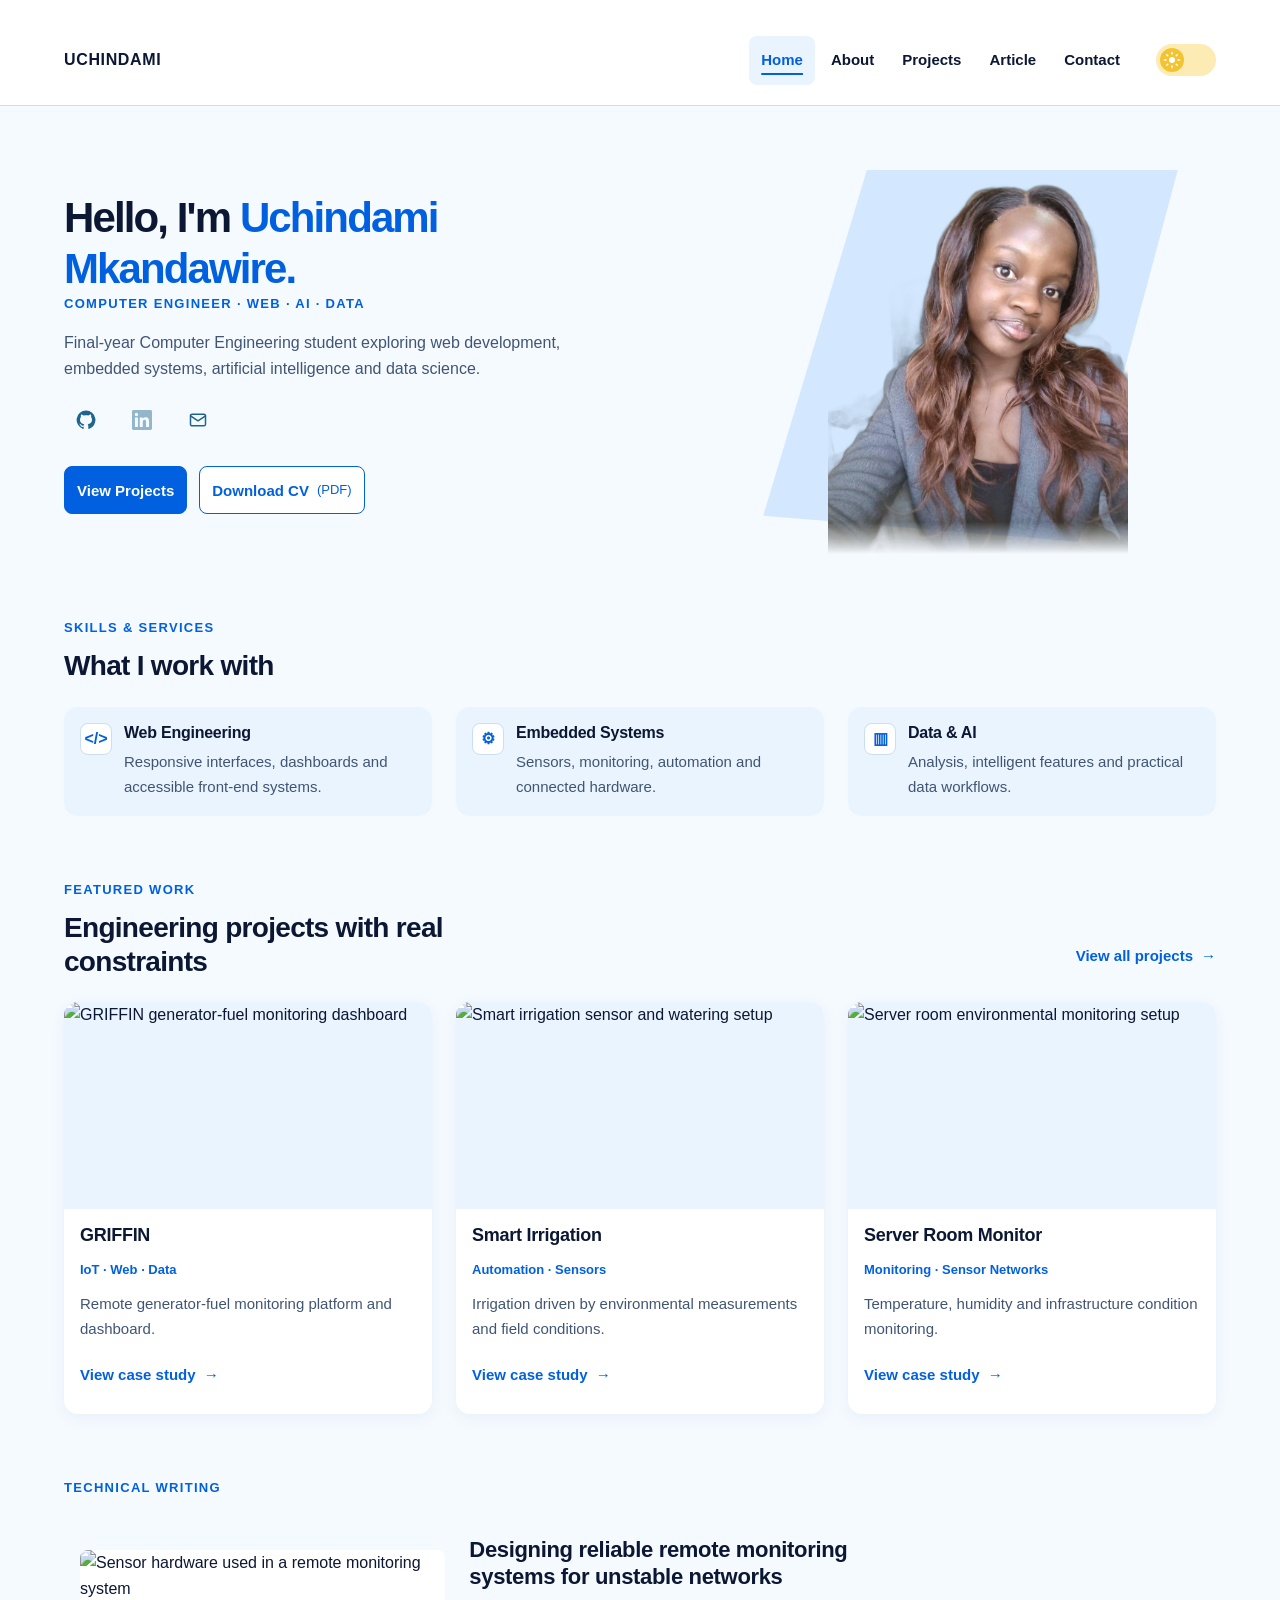
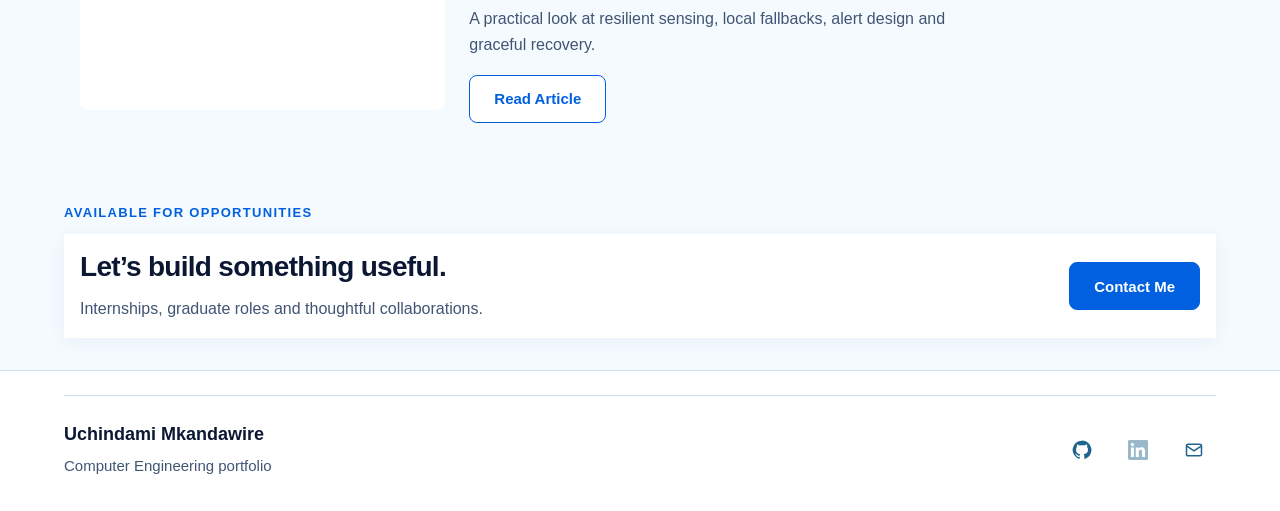
==== index.html @ dec3e440 "modified toggle button and added the toggle functionality and the light mode setting and button styl" ====
<!DOCTYPE html>
<html lang="en">
<head>
  <meta charset="UTF-8">
  <meta name="viewport" content="width=device-width, initial-scale=1.0">

  <meta
    name="description"
    content="Uchindami Mkandawire's Computer Engineering portfolio,
    featuring web development, embedded systems, and data projects."
  >

  <title>Home | Uchindami Mkandawire</title>

  <link rel="stylesheet" href="style.css">
  <script src="script.js" defer></script>
</head>

<body class="page-home">
  <a class="skip-link" href="#main-content">Skip to main content</a>

  <!-- Shared site header -->
  <header class="site-header">
    <div class="container header-inner">
      <a class="site-logo" href="home.html" aria-label="Uchindami — Home">
        UCHINDAMI
      </a>

      <!-- JavaScript will reveal and enable this on small screens. -->
      <button
        class="menu-toggle"
        type="button"
        aria-expanded="false"
        aria-controls="primary-navigation"
        hidden
      >
        Menu <span aria-hidden="true">☰</span>
      </button>

      <nav id="primary-navigation" class="site-nav" aria-label="Main navigation">
        <ul class="nav-list">
          <li><a href="home.html" aria-current="page">Home</a></li>
          <li><a href="about.html">About</a></li>
          <li><a href="projects.html">Projects</a></li>
          <li><a href="article.html">Article</a></li>
          <li><a href="contact.html">Contact</a></li>
        </ul>
      </nav>

      <!-- JavaScript will enable this and restore the saved theme. -->
      <button
        class="theme-toggle"
        type="button"
        aria-label="Dark mode"
        aria-pressed="false"
        hidden
      >
        <span class="theme-toggle-thumb" aria-hidden="true">
          <svg
            class="theme-icon-sun"
            viewBox="0 0 24 24"
            fill="none"
          >
            <circle cx="12" cy="12" r="4" fill="currentColor" />
            <path
              d="M12 2v2m0 16v2M2 12h2m16 0h2
                 M4.93 4.93l1.42 1.42m11.3 11.3 1.42 1.42
                 M4.93 19.07l1.42-1.42m11.3-11.3 1.42-1.42"
              stroke="currentColor"
              stroke-width="2"
              stroke-linecap="round"
            />
          </svg>

          <svg
            class="theme-icon-moon"
            viewBox="0 0 24 24"
            fill="currentColor"
          >
            <path
              d="M20.9 13.2A9 9 0 0 1 10.8 3.1
                 9 9 0 1 0 20.9 13.2Z"
            />
          </svg>
        </span>
      </button>
    </div>
  </header>

  <main id="main-content">
    <!-- Introduction -->
    <section class="hero section" aria-labelledby="hero-heading">
      <div class="container hero-layout">
        <div class="hero-content">
         
          <h1 id="hero-heading">
            Hello, I'm <span>Uchindami Mkandawire.</span>
          </h1>

         <p class="eyebrow">Computer Engineer · Web · AI · Data</p>

          <p class="hero-description">
            Final-year Computer Engineering student exploring web
            development, embedded systems, artificial intelligence
            and data science.
          </p>

          <nav class="social-links" aria-label="Social and contact links">
            <a href="https://github.com/Jeshurun-coder" aria-label="GitHub profile">
              <img src="assets/icons/github.svg" alt="" width="20" height="20">
            </a>
            <span class="social-link-pending" role="img" aria-label="LinkedIn profile coming soon" title="LinkedIn profile coming soon">
              <img src="assets/icons/linkedin.svg" alt="" width="20" height="20">
            </span>
            <a href="mailto:uchixy2005@gmail.com" aria-label="Email Uchindami">
              <img src="assets/icons/email.svg" alt="" width="20" height="20">
            </a>
          </nav>

          <div class="hero-actions">
            <a class="button button-primary" href="projects.html">
              View Projects
            </a>

            <!-- Add your CV at this path. -->
            <a
              class="button button-secondary"
              href="assets/documents/uchindami-mkandawire-cv.pdf"
              download
            >
              Download CV <span class="file-type">(PDF)</span>
            </a>
          </div>
        </div>

        <div class="hero-visual">
          <!-- Portrait with the room background removed. -->
          <img
            class="hero-image"
            src="assets/images/uchindami-portrait-transparent.png"
            alt="Uchindami Mkandawire"
            width="600"
            height="440"
            fetchpriority="high"
          >
        </div>
      </div>
    </section>

    <!-- Skills overview -->
    <section class="skills section" aria-labelledby="skills-heading">
      <div class="container">
        <header class="section-heading">
          <p class="eyebrow">Skills &amp; Services</p>
          <h2 id="skills-heading">What I work with</h2>
        </header>

        <div class="skills-grid">
          <article class="skill-card">
            <span class="skill-icon" aria-hidden="true">&lt;/&gt;</span>

            <div class="skill-content">
              <h3>Web Engineering</h3>
              <p>
                Responsive interfaces, dashboards and accessible
                front-end systems.
              </p>
            </div>
          </article>

          <article class="skill-card">
            <span class="skill-icon" aria-hidden="true">⚙</span>

            <div class="skill-content">
              <h3>Embedded Systems</h3>
              <p>
                Sensors, monitoring, automation and connected hardware.
              </p>
            </div>
          </article>

          <article class="skill-card">
            <span class="skill-icon" aria-hidden="true">▥</span>

            <div class="skill-content">
              <h3>Data &amp; AI</h3>
              <p>
                Analysis, intelligent features and practical data workflows.
              </p>
            </div>
          </article>
        </div>
      </div>
    </section>

    <!-- Featured projects -->
    <section class="featured-projects section" aria-labelledby="projects-heading">
      <div class="container">
        <header class="section-heading section-heading-row">
          <div>
            <p class="eyebrow">Featured Work</p>
            <h2 id="projects-heading">
              Engineering projects with real constraints
            </h2>
          </div>

          <a class="text-link" href="projects.html">
            View all projects <span aria-hidden="true">→</span>
          </a>
        </header>

        <div class="projects-grid">
          <article class="project-card">
            <img
              class="project-image"
              src="assets/images/griffin.jpg"
              alt="GRIFFIN generator-fuel monitoring dashboard"
              width="640"
              height="360"
              loading="lazy"
            >

            <div class="project-content">
              <h3>GRIFFIN</h3>
              <p class="project-tags">IoT · Web · Data</p>
              <p>
                Remote generator-fuel monitoring platform and dashboard.
              </p>

              <a class="text-link" href="projects.html#griffin">
                View case study
                <span class="visually-hidden">: GRIFFIN</span>
                <span aria-hidden="true">→</span>
              </a>
            </div>
          </article>

          <article class="project-card">
            <img
              class="project-image"
              src="assets/images/smart-irrigation.jpg"
              alt="Smart irrigation sensor and watering setup"
              width="640"
              height="360"
              loading="lazy"
            >

            <div class="project-content">
              <h3>Smart Irrigation</h3>
              <p class="project-tags">Automation · Sensors</p>
              <p>
                Irrigation driven by environmental measurements
                and field conditions.
              </p>

              <a class="text-link" href="projects.html#smart-irrigation">
                View case study
                <span class="visually-hidden">: Smart Irrigation</span>
                <span aria-hidden="true">→</span>
              </a>
            </div>
          </article>

          <article class="project-card">
            <img
              class="project-image"
              src="assets/images/server-room-monitor.jpg"
              alt="Server room environmental monitoring setup"
              width="640"
              height="360"
              loading="lazy"
            >

            <div class="project-content">
              <h3>Server Room Monitor</h3>
              <p class="project-tags">Monitoring · Sensor Networks</p>
              <p>
                Temperature, humidity and infrastructure
                condition monitoring.
              </p>

              <a class="text-link" href="projects.html#server-room-monitor">
                View case study
                <span class="visually-hidden">: Server Room Monitor</span>
                <span aria-hidden="true">→</span>
              </a>
            </div>
          </article>
        </div>
      </div>
    </section>

    <!-- Technical article preview -->
    <section class="technical-writing section" aria-labelledby="writing-heading">
      <div class="container">
        <header class="section-heading">
          <h2 id="writing-heading" class="eyebrow">Technical Writing</h2>
        </header>

        <article class="article-preview">
          <img
            class="article-image"
            src="assets/images/remote-monitoring.jpg"
            alt="Sensor hardware used in a remote monitoring system"
            width="640"
            height="360"
            loading="lazy"
          >

          <div class="article-content">
            <h3>
              Designing reliable remote monitoring systems
              for unstable networks
            </h3>

            <p>
              A practical look at resilient sensing, local fallbacks,
              alert design and graceful recovery.
            </p>

            <a class="button button-secondary" href="article.html">
              Read Article
            </a>
          </div>
        </article>
      </div>
    </section>

    <!-- Contact call to action -->
    <section class="contact-cta section" aria-labelledby="contact-heading">
      <div class="container">
        <p class="eyebrow">Available for Opportunities</p>

        <div class="contact-panel">
          <div>
            <h2 id="contact-heading">Let’s build something useful.</h2>
            <p>
              Internships, graduate roles and thoughtful collaborations.
            </p>
          </div>

          <a class="button button-primary" href="contact.html">
            Contact Me
          </a>
        </div>
      </div>
    </section>
  </main>

  <!-- Shared site footer -->
  <footer class="site-footer">
    <div class="container footer-inner">
      <div class="footer-identity">
        <p class="footer-name">Uchindami Mkandawire</p>
        <p>Computer Engineering portfolio</p>
      </div>

      <nav class="social-links" aria-label="Footer social and contact links">
            <a href="https://github.com/Jeshurun-coder" aria-label="GitHub profile">
              <img src="assets/icons/github.svg" alt="" width="20" height="20">
            </a>
            <span class="social-link-pending" role="img" aria-label="LinkedIn profile coming soon" title="LinkedIn profile coming soon">
              <img src="assets/icons/linkedin.svg" alt="" width="20" height="20">
            </span>
            <a href="mailto:uchixy2005@gmail.com" aria-label="Email Uchindami">
              <img src="assets/icons/email.svg" alt="" width="20" height="20">
            </a>
          </nav>
    </div>
  </footer>
</body>
</html>
---- style.css ----
/* ========================================
   1. Design tokens
   ======================================== */

:root {
  color-scheme: dark;

  --color-background: #031525;
  --color-surface: #081f34;
  --color-surface-muted: #0b2843;
  --color-text: #f0f6ff;
  --color-text-muted: #b2c9e0;
  --color-primary: #38b6ff;
  --color-primary-hover: #75ceff;
  --color-on-primary: #031525;
  --color-border: #173b58;
  --color-focus: #fbbf24;

  --font-body: "Segoe UI", Arial, sans-serif;
  --font-size-xs: 0.8125rem;
  --font-size-sm: 0.9375rem;
  --font-size-base: 1rem;
  --font-size-lg: 1.125rem;
  --font-size-xl: 1.375rem;

  --space-1: 0.25rem;
  --space-2: 0.5rem;
  --space-3: 0.75rem;
  --space-4: 1rem;
  --space-5: 1.5rem;
  --space-6: 2rem;
  --space-7: 3rem;
  --space-8: 4rem;
  --space-9: 6rem;

  --radius-sm: 0.5rem;
  --radius-md: 0.875rem;
  --radius-lg: 1.25rem;

  --container-width: 72rem;
  --heading-size: 1.75rem;
  --section-heading-size: 1.375rem;
  --portrait-height: 20rem;
  --card-padding: var(--space-3);
  --shadow-card: none;
  --transition-speed: 180ms;
}

/* JavaScript sets data-theme on the <html> element. */
:root[data-theme="dark"] {
  color-scheme: dark;

  --color-background: #031525;
  --color-surface: #081f34;
  --color-surface-muted: #0b2843;
  --color-text: #f0f6ff;
  --color-text-muted: #b2c9e0;
  --color-primary: #38b6ff;
  --color-primary-hover: #75ceff;
  --color-on-primary: #031525;
  --color-border: #173b58;
  --color-focus: #fbbf24;

  --shadow-card: none;
}

/* Optional light theme uses the same blue palette. */
:root[data-theme="light"] {
  color-scheme: light;
  --color-background: #f4f8fc;
  --color-surface: #e6f0fa;
  --color-surface-muted: #d9e9f8;
  --color-text: #10253b;
  --color-text-muted: #425e78;
  --color-primary: #086ab5;
  --color-primary-hover: #054d86;
  --color-on-primary: #ffffff;
  --color-border: #c5d7e8;
  --color-focus: #9a3412;
}

/* ========================================
   2. Reset and base styles
   ======================================== */

*,
*::before,
*::after {
  box-sizing: border-box;
}

html {
  scroll-behavior: smooth;
  scroll-padding-top: var(--space-6);
}

body {
  margin: 0;
  background: var(--color-background);
  color: var(--color-text);
  font-family: var(--font-body);
  font-size: var(--font-size-base);
  line-height: 1.65;
  overflow-wrap: break-word;
}

h1,
h2,
h3,
p,
ul,
figure {
  margin: 0;
}

h1,
h2,
h3 {
  line-height: 1.2;
  font-weight: 700;
}

h1 {
  font-size: var(--heading-size);
  letter-spacing: -0.045em;
}

h2 {
  font-size: var(--section-heading-size);
  letter-spacing: -0.025em;
}

h3 {
  font-size: var(--font-size-xl);
  letter-spacing: -0.015em;
}

p {
  color: var(--color-text-muted);
}

a {
  color: var(--color-primary);
  text-underline-offset: 0.2em;
}

a:hover {
  color: var(--color-primary-hover);
}

img {
  display: block;
  max-width: 100%;
  height: auto;
}

button,
input,
textarea,
select {
  font: inherit;
}

button {
  cursor: pointer;
}

button,
a {
  -webkit-tap-highlight-color: transparent;
}

:focus-visible {
  outline: 3px solid var(--color-focus);
  outline-offset: 4px;
}

/* Preserve the HTML hidden attribute when using flex or grid. */
[hidden] {
  display: none !important;
}

::selection {
  background: var(--color-primary);
  color: var(--color-on-primary);
}

/* ========================================
   3. Shared layout and accessibility
   ======================================== */

.container {
  width: min(
    calc(100% - var(--space-6)),
    var(--container-width)
  );
  margin-inline: auto;
}

.section {
  padding-block: var(--space-6);
}

.section-heading {
  margin-bottom: var(--space-5);
}

.section-heading h2 {
  max-width: 30ch;
}

.section-heading-row {
  display: flex;
  flex-direction: column;
  align-items: flex-start;
  gap: var(--space-4);
}

.eyebrow {
  margin-bottom: var(--space-3);
  color: var(--color-primary);
  font-size: var(--font-size-xs);
  font-weight: 700;
  line-height: 1.5;
  letter-spacing: 0.1em;
  text-transform: uppercase;
}

.visually-hidden {
  position: absolute;
  width: 1px;
  height: 1px;
  padding: 0;
  margin: -1px;
  overflow: hidden;
  clip-path: inset(50%);
  white-space: nowrap;
  border: 0;
}

.skip-link {
  position: fixed;
  top: var(--space-4);
  left: var(--space-4);
  z-index: 100;
  padding: var(--space-3) var(--space-4);
  transform: translateY(-200%);
  border-radius: var(--radius-sm);
  background: var(--color-primary);
  color: var(--color-on-primary);
  font-weight: 700;
}

.skip-link:focus {
  transform: translateY(0);
  color: var(--color-on-primary);
}

/* ========================================
   4. Buttons and text links
   ======================================== */

.button {
  display: inline-flex;
  align-items: center;
  justify-content: center;
  gap: var(--space-2);
  min-height: 3rem;
  padding: var(--space-3) var(--space-5);
  border: 1px solid transparent;
  border-radius: var(--radius-sm);
  font-size: var(--font-size-sm);
  font-weight: 700;
  line-height: 1.4;
  text-align: center;
  text-decoration: none;
  transition:
    background-color var(--transition-speed) ease,
    border-color var(--transition-speed) ease,
    color var(--transition-speed) ease;
}

.button-primary {
  background: var(--color-primary);
  color: var(--color-on-primary);
}

.button-primary:hover {
  background: var(--color-primary-hover);
  color: var(--color-on-primary);
}

.button-secondary {
  border-color: var(--color-border);
  background: var(--color-surface);
  color: var(--color-text);
}

.button-secondary:hover {
  border-color: var(--color-primary);
  background: var(--color-surface-muted);
  color: var(--color-primary);
}

.file-type {
  font-size: var(--font-size-xs);
  font-weight: 400;
}

.text-link {
  display: inline-flex;
  align-items: center;
  gap: var(--space-2);
  min-height: 2.75rem;
  font-size: var(--font-size-sm);
  font-weight: 700;
  text-decoration: none;
}

.text-link:hover {
  text-decoration: underline;
}

/* ========================================
   5. Header and navigation
   ======================================== */

.site-header {
  padding-top: var(--space-4);
  border-bottom: 1px solid var(--color-border);
}

.header-inner {
  display: flex;
  flex-wrap: wrap;
  align-items: center;
  gap: var(--space-3);
  padding-block: var(--space-3);
  border: 0;
  border-radius: 0;
  background: transparent;
}

.site-logo {
  margin-right: auto;
  color: var(--color-text);
  font-size: var(--font-size-lg);
  font-weight: 800;
  letter-spacing: 0.04em;
  text-decoration: none;
}

.site-logo:hover {
  color: var(--color-primary);
}

.menu-toggle,
.theme-toggle {
  display: inline-flex;
  align-items: center;
  justify-content: center;
  gap: var(--space-2);
  min-height: 2.75rem;
  padding: var(--space-2) var(--space-3);
  border: 1px solid var(--color-border);
  border-radius: var(--radius-sm);
  background: var(--color-surface);
  color: var(--color-text);
  font-size: var(--font-size-xs);
  font-weight: 700;
}

.menu-toggle:hover,
.theme-toggle:hover {
  border-color: var(--color-primary);
  background: var(--color-surface-muted);
}

.site-nav {
  order: 3;
  width: 100%;
  min-width: 0;
  overflow-x: auto;
  padding: var(--space-2);
}

.nav-list,
.footer-links {
  padding: 0;
  list-style: none;
}

.nav-list {
  display: flex;
  flex-direction: row;
  flex-wrap: nowrap;
  align-items: center;
  gap: var(--space-1);
  padding-top: var(--space-3);
  border-top: 1px solid var(--color-border);
}

.nav-list li {
  flex-shrink: 0;
}

.nav-list a {
  display: block;
  padding: var(--space-3) var(--space-2);
  border-radius: var(--radius-sm);
  color: var(--color-text-muted);
  font-size: var(--font-size-xs);
  white-space: nowrap;
  font-weight: 600;
  text-decoration: none;
}

.nav-list a:hover,
.nav-list a[aria-current="page"] {
  background: var(--color-surface-muted);
  color: var(--color-primary);
}

.nav-list a[aria-current="page"] {
  text-decoration: underline;
  text-decoration-thickness: 2px;
  text-underline-offset: 0.4em;
}

/*
  Navigation stays visible without JavaScript.
  Once JavaScript reveals the menu button, aria-expanded
  controls whether the mobile navigation is visible.
*/
.menu-toggle:not([hidden])[aria-expanded="false"] ~ .site-nav {
  display: none;
}

/* ========================================
   6. Hero
   ======================================== */

.hero {
  padding-top: var(--space-7);
}

.hero-layout {
  display: grid;
  gap: var(--space-6);
}

.hero-content {
  align-self: center;
  min-width: 0;
}

.hero h1 {
  max-width: 19ch;
}

.hero h1 span {
  color: var(--color-primary);
}

.hero-description {
  max-width: 56ch;
  margin-top: var(--space-4);
  font-size: var(--font-size-base);
}

.hero-actions {
  display: flex;
  flex-wrap: wrap;
  gap: var(--space-3);
  margin-top: var(--space-5);
}

.hero-actions .button {
  flex: 1 1 8rem;
}

.hero-visual {
  overflow: hidden;
  border: 0;
  border-radius: 0;
  background: transparent;
}

.hero-image {
  width: 100%;
  height: var(--portrait-height);
  object-position: center 25%;
  object-fit: contain;
  mask-image: linear-gradient(to bottom, black 92%, transparent);
}

/* ========================================
   7. Skills
   ======================================== */

.skills-grid {
  display: grid;
  gap: var(--space-4);
}

.skill-card {
  display: flex;
  align-items: flex-start;
  gap: var(--space-4);
  min-width: 0;
  padding: var(--card-padding);
  border: 0;
  border-radius: var(--radius-md);
  background: var(--color-surface-muted);
}

.skill-icon {
  display: grid;
  flex-shrink: 0;
  place-items: center;
  width: 3rem;
  height: 3rem;
  border: 1px solid var(--color-border);
  border-radius: var(--radius-sm);
  background: var(--color-surface);
  color: var(--color-primary);
  font-size: var(--font-size-xl);
  font-weight: 700;
}

.skill-content {
  min-width: 0;
}

.skill-content h3 {
  margin-bottom: var(--space-2);
  font-size: var(--font-size-lg);
}

.skill-content p {
  font-size: var(--font-size-sm);
}

/* ========================================
   8. Project cards
   ======================================== */

.projects-grid {
  display: grid;
  gap: var(--space-5);
}

.project-card {
  display: grid;
  grid-template-columns: minmax(0, 0.45fr) minmax(0, 1fr);
  min-width: 0;
  overflow: hidden;
  border: 0;
  border-radius: var(--radius-md);
  background: var(--color-surface);
  box-shadow: var(--shadow-card);
}

.project-image {
  width: 100%;
  height: 100%;
  min-height: 8rem;
  object-fit: cover;
  background: var(--color-surface-muted);
}

.project-content {
  display: flex;
  flex: 1;
  flex-direction: column;
  align-items: flex-start;
  gap: var(--space-3);
  min-width: 0;
  padding: var(--card-padding);
}

.project-content h3 {
  font-size: var(--font-size-lg);
}

.project-tags {
  color: var(--color-primary);
  font-size: var(--font-size-xs);
  font-weight: 600;
}

.project-content > p:not(.project-tags) {
  font-size: var(--font-size-sm);
}

.project-content .text-link {
  margin-top: auto;
}

/* ========================================
   9. Technical article
   ======================================== */

.article-preview {
  display: grid;
  grid-template-columns: minmax(0, 0.45fr) minmax(0, 1fr);
  align-items: start;
  gap: var(--space-3);
  padding: var(--card-padding);
  border: 0;
  border-radius: 0;
  background: transparent;
}

.article-image {
  width: 100%;
  height: 100%;
  min-height: 8rem;
  object-fit: cover;
  border-radius: var(--radius-sm);
  background: var(--color-surface);
}

.article-content {
  display: flex;
  flex-direction: column;
  align-items: flex-start;
  gap: var(--space-4);
  min-width: 0;
}

.article-content h3 {
  max-width: 36ch;
  font-size: var(--font-size-lg);
}

.article-content p {
  max-width: 55ch;
}

/* ========================================
   10. Contact call to action
   ======================================== */

.contact-panel {
  display: flex;
  flex-direction: row;
  flex-wrap: wrap;
  align-items: center;
  justify-content: space-between;
  gap: var(--space-5);
  padding: var(--card-padding);
  border: 0;
  border-radius: 0;
  background: transparent;
}

.contact-panel h2 {
  margin-bottom: var(--space-3);
}

.contact-panel .button {
  flex-shrink: 0;
}

/* ========================================
   11. Footer
   ======================================== */

.site-footer {
  padding-top: var(--space-5);
  padding-bottom: var(--space-6);
}

.footer-inner {
  display: flex;
  flex-direction: row;
  flex-wrap: wrap;
  align-items: center;
  justify-content: space-between;
  gap: var(--space-5);
  padding-top: var(--space-5);
  border-top: 1px solid var(--color-border);
}

.footer-name {
  color: var(--color-text);
  font-size: var(--font-size-lg);
  font-weight: 700;
}

.footer-identity > p + p {
  margin-top: var(--space-1);
  font-size: var(--font-size-sm);
}

.footer-links {
  display: flex;
  flex-wrap: wrap;
  gap: var(--space-4);
}

.footer-links a {
  display: inline-flex;
  align-items: center;
  min-height: 2.75rem;
  color: var(--color-text-muted);
  font-size: var(--font-size-sm);
  font-weight: 600;
  text-decoration: none;
}

.footer-links a:hover {
  color: var(--color-primary);
  text-decoration: underline;
}

/* Larger phones: same arrangement, slightly larger type and images. */
@media (min-width: 25rem) {
  :root {
    --heading-size: 2rem;
    --portrait-height: 20rem;
    --card-padding: var(--space-4);
  }
}

/* Tablets: use the desktop composition with compact spacing. */
@media (min-width: 48rem) {
  :root {
    --heading-size: 2.5rem;
    --section-heading-size: 1.625rem;
    --portrait-height: 20rem;
  }

  .container {
    width: min(calc(100% - var(--space-8)), var(--container-width));
  }

  .header-inner {
    flex-wrap: nowrap;
    gap: var(--space-2);
    padding-inline: 0;
  }

  .site-logo {
    flex-shrink: 0;
    font-size: var(--font-size-base);
  }

  .menu-toggle {
    display: none;
  }

  .theme-toggle {
    flex-shrink: 0;
  }

  .site-nav {
    order: initial;
    width: auto;
    margin-left: auto;
  }

  .menu-toggle:not([hidden])[aria-expanded="false"] ~ .site-nav {
    display: block;
  }

  .nav-list {
    padding-top: 0;
    border-top: 0;
  }

  .hero-layout {
    grid-template-columns: minmax(0, 1.35fr) minmax(0, 1fr);
    align-items: center;
    gap: var(--space-5);
    padding-block: 0;
    border: 0;
    border-radius: 0;
    background: transparent;
  }

  .hero-actions .button {
    flex: 0 1 auto;
    padding-inline: var(--space-3);
  }

  .skills-grid,
  .projects-grid {
    grid-template-columns: repeat(3, minmax(0, 1fr));
    gap: var(--space-4);
  }

  .skill-card {
    gap: var(--space-2);
  }

  .skill-icon {
    width: var(--space-6);
    height: var(--space-6);
    font-size: var(--font-size-base);
  }

  .skill-content h3 {
    font-size: var(--font-size-base);
  }

  .project-card {
    display: flex;
    flex-direction: column;
  }

  .project-image {
    height: auto;
    min-height: 0;
    aspect-ratio: 16 / 9;
  }

  .section-heading-row {
    flex-direction: row;
    align-items: flex-end;
    justify-content: space-between;
    gap: var(--space-4);
  }

  .section-heading-row > .text-link {
    flex-shrink: 0;
  }

  .article-preview {
    grid-template-columns: minmax(0, 1fr) minmax(0, 2fr);
    align-items: center;
    gap: var(--space-5);
  }

  .article-image {
    height: 10rem;
    min-height: 0;
  }
}

/* Wide desktops: retain the arrangement without oversized content. */
@media (min-width: 75rem) {
  :root {
    --heading-size: 2.625rem;
    --section-heading-size: 1.75rem;
    --portrait-height: 25rem;
  }

  .container {
    width: min(calc(100% - var(--space-9)), var(--container-width));
  }

  .header-inner {
    gap: var(--space-4);
    padding-inline: 0;
  }

  .nav-list a {
    padding-inline: var(--space-3);
    font-size: var(--font-size-sm);
  }

  .hero-layout {
    gap: var(--space-6);
  }

  .skills-grid,
  .projects-grid {
    gap: var(--space-5);
  }

  .skill-card {
    gap: var(--space-3);
  }

  .article-content h3 {
    font-size: var(--font-size-xl);
  }
}

/* ========================================
   15. Reduced-motion preferences
   ======================================== */

@media (prefers-reduced-motion: reduce) {
  html {
    scroll-behavior: auto;
  }

  *,
  *::before,
  *::after {
    animation: none !important;
    transition: none !important;
  }
}
/* Social icons shared by the introduction and footer. */
.social-links {
  display: flex;
  flex-wrap: wrap;
  align-items: center;
  gap: var(--space-3);
}

.hero-content .social-links {
  margin-top: var(--space-4);
}

.social-links a,
.social-link-pending {
  display: inline-flex;
  align-items: center;
  justify-content: center;
  width: 2.75rem;
  height: 2.75rem;
  border-radius: var(--radius-sm);
}

.social-links a:hover {
  background: var(--color-surface-muted);
}

.social-links img {
  width: 1.25rem;
  height: 1.25rem;
}

:root[data-theme="light"] .social-links img {
  filter: brightness(0.55);
}

.social-link-pending {
  opacity: 0.45;
}


/* =========================
   ABOUT PAGE
   ========================= */

.page-about {
  --about-surface: rgba(127, 145, 170, 0.08);
  --about-border: rgba(127, 145, 170, 0.24);
  --about-icon-surface: rgba(127, 145, 170, 0.14);
}

/* Introduction */

.about-hero-layout {
  display: grid;
  grid-template-columns:
    minmax(0, 1.4fr)
    minmax(0, 1fr)
    minmax(150px, 0.5fr);
  align-items: center;
  gap: clamp(20px, 3vw, 40px);
}

.about-hero-content,
.about-hero-visual,
.about-stats {
  min-width: 0;
}

.about-hero-content h1 {
  max-width: 22ch;
  margin: 0 0 24px;
  font-size: clamp(2rem, 3.2vw, 3.25rem);
  line-height: 1.15;
  letter-spacing: -0.035em;
  overflow-wrap: break-word;
}

.about-hero-content .hero-description {
  max-width: 56ch;
}

.about-hero-content .hero-actions {
  display: flex;
  flex-wrap: wrap;
  gap: 12px;
  margin-top: 28px;
}

.about-hero-content .social-links {
  margin-top: 24px;
}

/* Portrait */

.about-hero-visual {
  display: flex;
  align-items: flex-end;
  justify-content: center;
  align-self: stretch;
  overflow: hidden;
  border: 1px solid var(--about-border);
  border-radius: 16px;
  background: var(--about-surface);
}

.about-portrait {
  display: block;
  width: 100%;
  height: auto;
  max-height: 480px;
  object-fit: contain;
  object-position: center bottom;
  align-self: flex-end;
}

/* Statistics */

.about-stats {
  display: grid;
  align-content: center;
  align-self: stretch;
  margin: 0;
  padding: 8px 24px;
  border: 1px solid var(--about-border);
  border-radius: 16px;
  background: var(--about-surface);
}

.stat-item {
  display: flex;
  flex-direction: column;
  gap: 6px;
  padding: 24px 0;
}

.stat-item + .stat-item {
  border-top: 1px solid var(--about-border);
}

.stat-item dt {
  font-size: 0.8125rem;
  line-height: 1.5;
}

.stat-item dd {
  order: -1;
  margin: 0;
  font-size: clamp(1.75rem, 2.5vw, 2.25rem);
  font-weight: 700;
  line-height: 1.1;
  letter-spacing: -0.03em;
}

/* Section headings */

.page-about .section-heading-row {
  display: flex;
  flex-wrap: wrap;
  align-items: flex-end;
  justify-content: space-between;
  gap: 16px 24px;
}

.page-about .section-note {
  max-width: 32ch;
  margin: 0;
  font-size: 0.875rem;
  line-height: 1.6;
}

/* Engineering approach */

.approach-grid {
  display: grid;
  grid-template-columns: repeat(3, minmax(0, 1fr));
  gap: 24px;
  margin: 0;
  padding: 0;
  list-style: none;
  counter-reset: approach;
}

.approach-card {
  position: relative;
  display: grid;
  grid-template-columns: 48px minmax(0, 1fr);
  align-content: start;
  align-items: start;
  gap: 18px;
  min-width: 0;
  padding: 32px 24px 24px;
  border: 1px solid var(--about-border);
  border-radius: 12px;
  background: var(--about-surface);
}

.approach-icon,
.page-about .technology-icon,
.page-about .about-technologies .skill-icon {
  display: inline-flex;
  align-items: center;
  justify-content: center;
  flex-shrink: 0;
  width: 48px;
  height: 48px;
  border-radius: 10px;
  background: var(--about-icon-surface);
  color: inherit;
  font-size: 1rem;
  font-weight: 700;
  line-height: 1;
}

.approach-number {
  position: absolute;
  top: 12px;
  right: 16px;
  font-size: 0.6875rem;
  font-weight: 700;
  line-height: 1;
  opacity: 0.65;
}

.approach-content h3 {
  margin: 0 0 10px;
  font-size: 1.0625rem;
  line-height: 1.4;
}

.approach-content p {
  margin: 0;
  font-size: 0.875rem;
  line-height: 1.7;
}

/* Technologies
   Supports technology-card or shared skill-card markup. */

.technology-grid {
  display: grid;
  grid-template-columns: repeat(6, minmax(0, 1fr));
  gap: 20px;
}

.page-about .technology-grid > :is(.technology-card, .skill-card) {
  display: flex;
  flex-direction: column;
  align-items: flex-start;
  justify-content: flex-start;
  gap: 0;
  min-width: 0;
  padding: 22px 18px;
  border: 1px solid var(--about-border);
  border-radius: 12px;
  background: var(--about-surface);
}

.technology-grid :is(.technology-icon, .skill-icon) {
  margin-bottom: 20px;
}

.technology-grid .skill-content {
  min-width: 0;
}

.technology-grid h3 {
  margin: 0 0 10px;
  font-size: 1rem;
  line-height: 1.4;
  overflow-wrap: break-word;
}

.technology-grid p {
  margin: 0;
  font-size: 0.8125rem;
  line-height: 1.65;
}

/* Beyond tech */

.traits-grid {
  display: grid;
  grid-template-columns: repeat(3, minmax(0, 1fr));
  gap: 24px;
}

.trait-card {
  min-width: 0;
  padding: 26px;
  border: 1px solid var(--about-border);
  border-radius: 12px;
  background: var(--about-surface);
}

.trait-card h3 {
  margin: 0 0 10px;
  font-size: 1.0625rem;
  line-height: 1.4;
}

.trait-card p {
  margin: 0;
  font-size: 0.875rem;
  line-height: 1.7;
}

/* Footer additions */

.page-about .footer-inner {
  flex-wrap: wrap;
  gap: 24px;
}

.page-about .footer-name {
  color: inherit;
  text-decoration: none;
}

.page-about .footer-nav .nav-list {
  display: flex;
  flex-wrap: wrap;
  gap: 12px 20px;
  margin: 0;
  padding: 0;
  list-style: none;
}

.page-about .footer-nav a {
  font-size: 0.8125rem;
}

/* Tablet and smaller desktop */

@media (max-width: 1100px) {
  .about-hero-layout {
    grid-template-columns: minmax(0, 1.2fr) minmax(0, 1fr);
  }

  .about-stats {
    grid-column: 1 / -1;
    grid-template-columns: repeat(4, minmax(0, 1fr));
    padding: 0;
  }

  .stat-item {
    padding: 22px;
  }

  .stat-item + .stat-item {
    border-top: 0;
    border-left: 1px solid var(--about-border);
  }

  .technology-grid {
    grid-template-columns: repeat(3, minmax(0, 1fr));
  }

  .approach-grid,
  .traits-grid {
    gap: 16px;
  }

  .approach-card {
    grid-template-columns: 1fr;
    padding: 26px 20px;
  }
}

/* Mobile */

@media (max-width: 700px) {
  .about-hero-layout {
    grid-template-columns: minmax(0, 1fr);
    gap: 24px;
  }

  .about-hero-content h1 {
    max-width: 24ch;
    font-size: clamp(1.75rem, 7vw, 2.5rem);
  }

  .about-hero-content .hero-description {
    max-width: none;
  }

  .about-hero-content .hero-actions {
    display: grid;
    grid-template-columns: repeat(2, minmax(0, 1fr));
    gap: 12px;
    margin-top: 24px;
  }

  .about-hero-content .hero-actions .button {
    display: flex;
    align-items: center;
    justify-content: center;
    flex-wrap: wrap;
    gap: 6px;
    min-width: 0;
    padding: 12px;
    text-align: center;
    white-space: normal;
  }

  .about-hero-visual {
    min-height: 240px;
  }

  .about-portrait {
    width: 100%;
    max-height: 340px;
  }

  .about-stats {
    grid-column: auto;
    grid-template-columns: repeat(2, minmax(0, 1fr));
  }

  .stat-item {
    padding: 20px;
  }

  .stat-item + .stat-item {
    border-left: 0;
  }

  .stat-item:nth-child(even) {
    border-left: 1px solid var(--about-border);
  }

  .stat-item:nth-child(n + 3) {
    border-top: 1px solid var(--about-border);
  }

  .page-about .section-heading-row {
    align-items: flex-start;
  }

  .approach-grid,
  .traits-grid {
    grid-template-columns: minmax(0, 1fr);
    gap: 14px;
  }

  .approach-card {
    grid-template-columns: 44px minmax(0, 1fr);
    gap: 16px;
    padding: 28px 18px 22px;
  }

  .approach-icon {
    width: 44px;
    height: 44px;
  }

  .technology-grid {
    grid-template-columns: repeat(2, minmax(0, 1fr));
    gap: 14px;
  }

  .page-about .technology-grid > :is(.technology-card, .skill-card) {
    padding: 20px 16px;
  }

  .technology-grid :is(.technology-icon, .skill-icon) {
    margin-bottom: 16px;
  }

  .trait-card {
    padding: 22px;
  }

  .page-about .footer-inner {
    align-items: flex-start;
  }

  .page-about .footer-nav {
    flex-basis: 100%;
  }
}

@media (max-width: 360px) {
  .about-hero-content .hero-actions {
    grid-template-columns: minmax(0, 1fr);
  }

  .approach-card {
    gap: 12px;
    padding-right: 14px;
    padding-left: 14px;
  }

  .page-about .technology-grid > :is(.technology-card, .skill-card) {
    padding: 18px 12px;
  }
}

/* =========================
   PROJECTS PAGE
   ========================= */

.page-projects {
  --projects-surface: rgba(127, 145, 170, 0.08);
  --projects-border: rgba(127, 145, 170, 0.24);
  --projects-active: rgba(127, 145, 170, 0.2);
}

/* Introduction */

.page-projects .hero-layout {
  display: grid;
  grid-template-columns: minmax(0, 1fr) minmax(0, 1.1fr);
  align-items: center;
  gap: clamp(24px, 4vw, 64px);
}

.page-projects .hero-content,
.page-projects .hero-visual {
  min-width: 0;
}

.projects-hero h1 {
  max-width: 22ch;
  margin: 0 0 24px;
  font-size: clamp(2rem, 3.5vw, 3.5rem);
  line-height: 1.15;
  letter-spacing: -0.035em;
  overflow-wrap: break-word;
}

.projects-hero .hero-description {
  max-width: 50ch;
}

.page-projects .projects-hero-visual {
  display: flex;
  align-items: center;
  justify-content: center;
  overflow: hidden;
  aspect-ratio: 2 / 1;
  border: 1px solid var(--projects-border);
  border-radius: 16px;
  background: var(--projects-surface);
}

.page-projects .projects-hero-visual .hero-image {
  display: block;
  width: 100%;
  height: 100%;
  max-width: none;
  max-height: none;
  object-fit: cover;
}

/* Project filters */

.project-filters {
  display: flex;
  flex-wrap: wrap;
  gap: 12px;
  margin-top: 32px;
}

.page-projects .filter-button {
  display: inline-flex;
  align-items: center;
  justify-content: center;
  min-height: 44px;
  padding: 12px 20px;
  border: 1px solid var(--projects-border);
  border-radius: 8px;
  background: transparent;
  color: inherit;
  font: inherit;
  font-size: 0.875rem;
  font-weight: 600;
  line-height: 1.3;
  text-align: center;
  cursor: pointer;
  transition:
    background-color 160ms ease,
    border-color 160ms ease;
}

.page-projects .filter-button:is(
  .is-active,
  [aria-pressed="true"]
) {
  border-color: currentColor;
  background: var(--projects-active);
}

.page-projects .filter-button:disabled {
  opacity: 0.55;
  cursor: not-allowed;
}

.page-projects .filter-button:focus-visible {
  outline: 2px solid currentColor;
  outline-offset: 4px;
}

/* Project cards — reuse Home classes */

.page-projects .projects-grid {
  display: grid;
  grid-template-columns: repeat(3, minmax(0, 1fr));
  align-items: stretch;
  gap: 24px;
}

.page-projects .project-card {
  display: flex;
  flex-direction: column;
  min-width: 0;
  overflow: hidden;
  border: 1px solid var(--projects-border);
  border-radius: 12px;
  scroll-margin-top: 100px;
}

.page-projects .project-image {
  display: block;
  width: 100%;
  height: auto;
  aspect-ratio: 2 / 1;
  object-fit: cover;
  background: var(--projects-surface);
}

.page-projects .project-content {
  display: flex;
  flex: 1;
  flex-direction: column;
  align-items: flex-start;
  gap: 12px;
  min-width: 0;
  padding: 24px;
}

.page-projects .project-tags {
  margin: 0;
  font-size: 0.75rem;
  font-weight: 600;
  line-height: 1.6;
  letter-spacing: 0.05em;
  text-transform: uppercase;
}

.page-projects .project-content h3 {
  margin: 0;
  font-size: clamp(1.125rem, 1.6vw, 1.375rem);
  line-height: 1.35;
  overflow-wrap: break-word;
}

.page-projects .project-content > p:not(.project-tags) {
  margin: 0;
  font-size: 0.9375rem;
  line-height: 1.7;
}

.page-projects .project-content > .text-link {
  display: inline-flex;
  align-items: center;
  gap: 8px;
  min-height: 44px;
  margin-top: auto;
  padding-top: 8px;
  font-size: 0.875rem;
}

/* Keep filtered cards hidden despite their display rules. */

.page-projects .project-card[hidden],
.page-projects .project-empty-state[hidden] {
  display: none;
}

.project-empty-state {
  margin: 24px 0 0;
  padding: 28px;
  border: 1px dashed var(--projects-border);
  border-radius: 12px;
  background: var(--projects-surface);
  text-align: center;
  line-height: 1.7;
}

/* Case study structure */

.case-study-grid {
  display: grid;
  grid-template-columns: repeat(4, minmax(0, 1fr));
  gap: 24px;
  margin: 0;
  padding: 0;
  list-style: none;
}

.case-study-card {
  display: flex;
  align-items: flex-start;
  gap: 20px;
  min-width: 0;
  padding: 28px 24px;
  border: 1px solid var(--projects-border);
  border-radius: 12px;
  background: var(--projects-surface);
}

.case-study-number {
  flex-shrink: 0;
  font-size: 1.125rem;
  font-weight: 700;
  line-height: 1.4;
  opacity: 0.65;
}

.case-study-content {
  min-width: 0;
}

.case-study-content h3 {
  margin: 0 0 10px;
  font-size: 1.0625rem;
  line-height: 1.4;
}

.case-study-content p {
  margin: 0;
  font-size: 0.875rem;
  line-height: 1.65;
}

/* Contact section — shared contact-panel styling */

.page-projects .contact-panel {
  display: flex;
  align-items: center;
  justify-content: space-between;
  gap: 24px;
}

.page-projects .contact-panel > div {
  min-width: 0;
}

.page-projects .contact-panel > .button {
  flex-shrink: 0;
}

.page-projects .contact-panel .eyebrow {
  margin-top: 0;
  margin-bottom: 12px;
}

/* Footer additions */

.page-projects .footer-inner {
  display: flex;
  flex-wrap: wrap;
  align-items: center;
  justify-content: space-between;
  gap: 24px;
}

.page-projects .footer-nav .nav-list {
  display: flex;
  flex-wrap: wrap;
  gap: 12px 20px;
  margin: 0;
  padding: 0;
  list-style: none;
}

.page-projects .footer-nav a {
  font-size: 0.8125rem;
}

.page-projects .footer-copyright {
  flex-basis: 100%;
  margin: 0;
}

/* Hover states */

@media (hover: hover) {
  .page-projects .filter-button:not(:disabled):hover {
    border-color: currentColor;
    background: var(--projects-active);
  }
}

/* Tablet */

@media (max-width: 1100px) {
  .page-projects .hero-layout {
    gap: 28px;
  }

  .project-filters {
    gap: 10px;
  }

  .page-projects .filter-button {
    padding: 12px 16px;
  }

  .page-projects .projects-grid {
    gap: 18px;
  }

  .page-projects .project-content {
    padding: 20px;
  }

  .case-study-grid {
    grid-template-columns: repeat(2, minmax(0, 1fr));
    gap: 18px;
  }
}

/* Mobile — horizontal project cards */

@media (max-width: 700px) {
  .page-projects .hero-layout {
    grid-template-columns: minmax(0, 1fr);
  }

  .projects-hero h1 {
    max-width: 22ch;
    font-size: clamp(1.75rem, 7vw, 2.5rem);
  }

  .projects-hero .hero-description {
    max-width: none;
  }

  .page-projects .projects-hero-visual {
    display: none;
  }

  .project-filters {
    gap: 8px;
    margin-top: 24px;
  }

  .page-projects .filter-button {
    flex: 1 1 auto;
    padding: 12px 10px;
    font-size: 0.75rem;
  }

  .page-projects .projects-grid {
    grid-template-columns: minmax(0, 1fr);
    gap: 16px;
  }

  .page-projects .project-card {
    display: grid;
    grid-template-columns: minmax(0, 0.85fr) minmax(0, 1.65fr);
    align-items: stretch;
    gap: 16px;
    padding: 12px;
  }

  .page-projects .project-image {
    width: 100%;
    height: 100%;
    min-height: 180px;
    aspect-ratio: auto;
    border-radius: 8px;
    object-fit: cover;
  }

  .page-projects .project-content {
    gap: 10px;
    padding: 4px 0;
  }

  .page-projects .project-tags {
    font-size: 0.6875rem;
    letter-spacing: 0.025em;
  }

  .page-projects .project-content h3 {
    font-size: 1.0625rem;
  }

  .page-projects .project-content > p:not(.project-tags) {
    font-size: 0.8125rem;
    line-height: 1.6;
  }

  .page-projects .project-content > .text-link {
    gap: 6px;
    font-size: 0.75rem;
  }

  .case-study-grid {
    grid-template-columns: minmax(0, 1fr);
    gap: 12px;
  }

  .case-study-card {
    align-items: center;
    gap: 24px;
    padding: 22px 20px;
  }

  .case-study-number {
    min-width: 28px;
    font-size: 0.875rem;
  }

  .case-study-content h3 {
    margin-bottom: 6px;
    font-size: 1rem;
  }

  .case-study-content p {
    font-size: 0.8125rem;
  }

  .page-projects .contact-panel {
    flex-direction: column;
    align-items: stretch;
    gap: 20px;
  }

  .page-projects .contact-panel > .button {
    display: flex;
    align-items: center;
    justify-content: center;
    min-height: 44px;
    text-align: center;
  }

  .page-projects .footer-inner {
    align-items: flex-start;
  }

  .page-projects .footer-nav {
    flex-basis: 100%;
  }
}

/* Narrow screens */

@media (max-width: 360px) {
  .project-filters {
    display: grid;
    grid-template-columns: repeat(2, minmax(0, 1fr));
  }

  .page-projects .project-card {
    grid-template-columns: minmax(0, 1fr);
  }

  .page-projects .project-image {
    height: auto;
    min-height: 0;
    aspect-ratio: 16 / 9;
  }

  .page-projects .project-content {
    padding: 8px 4px;
  }
}

/* Reduced motion */

@media (prefers-reduced-motion: reduce) {
  .page-projects .filter-button {
    transition: none;
  }
}

/* =========================
   CONTACT PAGE
   ========================= */

.page-contact {
  --contact-surface: rgba(127, 145, 170, 0.08);
  --contact-border: rgba(127, 145, 170, 0.25);
  --contact-icon-surface: rgba(127, 145, 170, 0.14);
  --contact-accent: #2196f3;
}

/* Introduction */

.page-contact .hero-layout {
  display: grid;
  grid-template-columns: minmax(0, 1.2fr) minmax(0, 1fr);
  align-items: center;
  gap: clamp(24px, 4vw, 64px);
}

.page-contact .hero-content,
.page-contact .hero-visual {
  min-width: 0;
}

.contact-hero h1 {
  max-width: 18ch;
  margin: 0 0 24px;
  font-size: clamp(2rem, 4vw, 3.75rem);
  line-height: 1.12;
  letter-spacing: -0.035em;
}

.contact-hero h1 span,
.opportunities-content h2 span {
  color: var(--contact-accent);
}

.contact-hero .hero-description {
  max-width: 55ch;
}

/* Opportunities of interest */

.contact-interests {
  display: grid;
  grid-template-columns: repeat(3, minmax(0, 1fr));
  gap: 18px;
  margin: 32px 0 0;
  padding: 0;
  list-style: none;
}

.contact-interest {
  display: flex;
  align-items: center;
  gap: 12px;
  min-width: 0;
  font-size: 0.8125rem;
  line-height: 1.5;
}

.page-contact .contact-interest .skill-icon {
  display: inline-flex;
  align-items: center;
  justify-content: center;
  flex-shrink: 0;
  width: 42px;
  height: 42px;
  margin: 0;
  border-radius: 10px;
  background: var(--contact-icon-surface);
  font-size: 1.375rem;
}

/* Portrait */

.page-contact .contact-hero-visual {
  position: relative;
  display: flex;
  align-items: flex-end;
  justify-content: center;
  overflow: hidden;
  border: 1px solid var(--contact-border);
  border-radius: 16px;
  background: linear-gradient(
    135deg,
    rgba(33, 150, 243, 0.18),
    var(--contact-surface)
  );
}

.page-contact .contact-hero-visual .hero-image {
  display: block;
  width: 100%;
  height: auto;
  max-height: 480px;
  object-fit: contain;
  object-position: center bottom;
}

.contact-motto {
  position: absolute;
  right: 16px;
  bottom: 16px;
  max-width: calc(100% - 32px);
  margin: 0;
  padding: 10px 14px;
  border: 1px solid rgba(255, 255, 255, 0.2);
  border-radius: 8px;
  background: #082039;
  color: #fff;
  font-size: 0.8125rem;
  font-weight: 600;
  line-height: 1.5;
}

/* Form and information panels */

.contact-layout {
  display: grid;
  grid-template-columns: minmax(0, 1.4fr) minmax(0, 1fr);
  align-items: stretch;
  gap: 24px;
}

.contact-form-panel,
.contact-info-panel {
  min-width: 0;
  padding: clamp(20px, 2.5vw, 36px);
  border: 1px solid var(--contact-border);
  border-radius: 14px;
  background: var(--contact-surface);
}

.page-contact .contact-layout .section-heading {
  margin-bottom: 24px;
}

.page-contact .contact-layout h2 {
  margin-top: 0;
  font-size: clamp(1.375rem, 2.3vw, 1.875rem);
  line-height: 1.25;
}

/* Message form */

.contact-form {
  scroll-margin-top: 100px;
}

.contact-form-fields {
  display: grid;
  gap: 20px;
  min-width: 0;
  margin: 0;
  padding: 0;
  border: 0;
}

.form-group {
  display: grid;
  gap: 8px;
  min-width: 0;
}

.page-contact .form-group label {
  font-size: 0.875rem;
  font-weight: 600;
  line-height: 1.5;
}

.page-contact .form-group input,
.page-contact .form-group textarea {
  box-sizing: border-box;
  display: block;
  width: 100%;
  min-width: 0;
  padding: 14px 16px;
  border: 1px solid var(--contact-border);
  border-radius: 8px;
  background: transparent;
  color: inherit;
  font: inherit;
  font-size: 1rem;
  line-height: 1.5;
  transition:
    border-color 160ms ease,
    box-shadow 160ms ease;
}

.page-contact .form-group input {
  min-height: 48px;
}

.page-contact .form-group textarea {
  min-height: 160px;
  resize: vertical;
}

.page-contact .form-group input::placeholder,
.page-contact .form-group textarea::placeholder {
  color: inherit;
  opacity: 0.6;
}

.page-contact .form-group input:focus-visible,
.page-contact .form-group textarea:focus-visible {
  border-color: var(--contact-accent);
  outline: 2px solid var(--contact-accent);
  outline-offset: 2px;
}

.page-contact .form-group [aria-invalid="true"] {
  border-color: #e05252;
}

.page-contact .contact-form .button {
  justify-self: start;
  display: inline-flex;
  align-items: center;
  justify-content: center;
  gap: 12px;
  min-height: 48px;
}

.page-contact .contact-form :disabled {
  cursor: not-allowed;
}

.page-contact .contact-form input:disabled,
.page-contact .contact-form textarea:disabled,
.page-contact .contact-form button:disabled {
  opacity: 0.6;
}

.form-note {
  margin: 0 0 24px;
  font-size: 0.875rem;
  line-height: 1.7;
  overflow-wrap: anywhere;
}

.form-status {
  margin: 16px 0 0;
  font-size: 0.875rem;
  line-height: 1.6;
}

.form-status:empty {
  margin: 0;
}

/* Contact methods */

.contact-methods {
  display: grid;
  gap: 12px;
  margin: 0;
  padding: 0;
  list-style: none;
}

.contact-method {
  display: flex;
  align-items: center;
  gap: 14px;
  min-width: 0;
  padding: 14px;
  border: 1px solid var(--contact-border);
  border-radius: 10px;
  background: var(--contact-surface);
  color: inherit;
  text-decoration: none;
  transition:
    background-color 160ms ease,
    border-color 160ms ease;
}

.contact-method-icon {
  display: inline-flex;
  align-items: center;
  justify-content: center;
  flex-shrink: 0;
  width: 44px;
  height: 44px;
  border-radius: 10px;
  background: var(--contact-icon-surface);
  color: var(--contact-accent);
  font-size: 1.75rem;
  line-height: 1;
}

.contact-method-icon img {
  display: block;
  width: 24px;
  height: 24px;
  object-fit: contain;
}

.contact-method-content {
  display: grid;
  gap: 4px;
  min-width: 0;
}

.contact-method-title {
  font-size: 0.9375rem;
  font-weight: 700;
  line-height: 1.4;
}

.contact-method-value {
  font-size: 0.8125rem;
  line-height: 1.6;
  overflow-wrap: anywhere;
}

a.contact-method:focus-visible {
  outline: 2px solid var(--contact-accent);
  outline-offset: 4px;
}

/* Social links */

.contact-follow {
  margin-top: 28px;
}

.contact-follow h3 {
  margin: 0 0 8px;
  font-size: 1.0625rem;
}

.contact-follow p {
  max-width: 40ch;
  margin: 0 0 16px;
  font-size: 0.875rem;
  line-height: 1.6;
}

/* Location and opportunities */

.opportunities-panel {
  display: grid;
  grid-template-columns: minmax(0, 1.1fr) minmax(0, 1fr);
  align-items: center;
  gap: 32px;
  padding: 28px;
  border: 1px solid var(--contact-border);
  border-radius: 14px;
  background: var(--contact-surface);
}

.opportunities-map {
  position: relative;
  min-width: 0;
  min-height: 240px;
}

.world-map-image {
  display: block;
  width: 100%;
  height: 260px;
  object-fit: contain;
}

.location-label {
  position: absolute;
  right: 12px;
  bottom: 20px;
  display: flex;
  align-items: center;
  gap: 12px;
  max-width: calc(100% - 24px);
  padding: 14px 18px;
  border: 1px solid rgba(255, 255, 255, 0.2);
  border-radius: 10px;
  background: #082039;
  color: #fff;
}

.location-marker {
  flex-shrink: 0;
  color: #49b1ff;
  font-size: 1.75rem;
}

.location-label p {
  margin: 0;
  font-size: 0.8125rem;
  line-height: 1.5;
}

.location-label .location-name {
  margin-bottom: 4px;
  font-size: 0.9375rem;
  font-weight: 700;
}

.opportunities-content {
  min-width: 0;
  padding-left: 32px;
  border-left: 1px solid var(--contact-border);
}

.opportunities-content h2 {
  max-width: 25ch;
  margin: 0 0 16px;
  font-size: clamp(1.5rem, 2.5vw, 2rem);
  line-height: 1.25;
}

.opportunities-content > p:last-child {
  margin: 0;
  font-size: 0.9375rem;
  line-height: 1.7;
}

/* Footer — identity, social links and copyright */

.page-contact .footer-inner {
  display: flex;
  flex-wrap: wrap;
  align-items: center;
  justify-content: space-between;
  gap: 24px;
}

.page-contact .footer-copyright {
  flex-basis: 100%;
  margin: 0;
}

/* Hover states */

@media (hover: hover) {
  a.contact-method:hover {
    border-color: var(--contact-accent);
    background: var(--contact-icon-surface);
  }
}

/* Tablet */

@media (max-width: 1000px) {
  .page-contact .hero-layout {
    gap: 28px;
  }

  .contact-interests {
    gap: 12px;
  }

  .contact-interest {
    flex-direction: column;
    align-items: flex-start;
  }

  .contact-layout {
    grid-template-columns: minmax(0, 1.15fr) minmax(0, 1fr);
    gap: 18px;
  }

  .contact-method {
    gap: 10px;
    padding: 12px;
  }

  .contact-method-icon {
    width: 36px;
    height: 36px;
  }

  .opportunities-panel {
    gap: 24px;
    padding: 24px;
  }

  .opportunities-content {
    padding-left: 24px;
  }
}

/* Mobile */

@media (max-width: 700px) {
  .page-contact .hero-layout {
    grid-template-columns: minmax(0, 1fr);
    gap: 24px;
  }

  .contact-hero h1 {
    max-width: 19ch;
    font-size: clamp(1.875rem, 8vw, 2.75rem);
  }

  .contact-hero .hero-description {
    max-width: none;
  }

  .contact-interests {
    gap: 12px;
    margin-top: 24px;
  }

  .contact-interest {
    align-items: center;
    text-align: center;
    font-size: 0.75rem;
  }

  .page-contact .contact-hero-visual .hero-image {
    max-height: 320px;
  }

  .contact-motto {
    right: 12px;
    bottom: 12px;
    font-size: 0.75rem;
  }

  .contact-layout {
    grid-template-columns: minmax(0, 1fr);
    gap: 18px;
  }

  .contact-form-panel,
  .contact-info-panel {
    padding: 22px;
  }

  .contact-form-fields {
    gap: 18px;
  }

  .page-contact .contact-form .button {
    justify-self: stretch;
    width: 100%;
  }

  .contact-method {
    gap: 14px;
    padding: 14px;
  }

  .contact-method-icon {
    width: 40px;
    height: 40px;
  }

  .opportunities-panel {
    grid-template-columns: minmax(0, 1fr);
    gap: 24px;
    padding: 20px;
  }

  .opportunities-map {
    min-height: 190px;
  }

  .world-map-image {
    height: 210px;
  }

  .location-label {
    right: 0;
    bottom: 8px;
    max-width: 100%;
    padding: 12px 14px;
  }

  .opportunities-content {
    padding-top: 24px;
    padding-left: 0;
    border-top: 1px solid var(--contact-border);
    border-left: 0;
  }

  .page-contact .footer-inner {
    align-items: flex-start;
  }
}

/* Narrow screens */

@media (max-width: 360px) {
  .contact-form-panel,
  .contact-info-panel {
    padding: 16px;
  }

  .contact-interests {
    gap: 8px;
  }

  .contact-interest {
    font-size: 0.6875rem;
  }

  .contact-method {
    gap: 10px;
    padding: 10px;
  }

  .contact-method-icon {
    width: 32px;
    height: 32px;
  }
}

/* Reduced motion */

@media (prefers-reduced-motion: reduce) {
  .contact-method,
  .page-contact .form-group input,
  .page-contact .form-group textarea {
    transition: none;
  }
}

/* =========================
   404 PAGE
   ========================= */

.page-404 {
  display: flex;
  flex-direction: column;
  min-height: 100vh;
  min-height: 100svh;
}

.page-404 main {
  display: flex;
  flex: 1;
  flex-direction: column;
}

.page-404 .error-section {
  display: flex;
  flex: 1;
  align-items: center;
  padding-block: clamp(48px, 8vw, 96px);
}

.page-404 .error-content {
  display: flex;
  flex-direction: column;
  align-items: center;
  text-align: center;
}

.page-404 .error-content .eyebrow {
  margin: 0 0 16px;
}

.page-404 .error-code {
  margin: 0;
  color: var(--color-primary);
  font-size: clamp(112px, 20vw, 240px);
  font-weight: 800;
  line-height: 1;
  letter-spacing: -0.06em;
}

.page-404 .error-content h1 {
  margin: 24px 0 16px;
  color: var(--color-text);
  font-size: clamp(1.875rem, 4vw, 2.75rem);
  line-height: 1.2;
  letter-spacing: -0.03em;
}

.page-404 .error-description {
  max-width: 42ch;
  margin: 0;
  color: var(--color-text-muted);
  font-size: clamp(1rem, 2vw, 1.125rem);
  line-height: 1.7;
}

.page-404 .error-actions {
  display: flex;
  flex-wrap: wrap;
  justify-content: center;
  gap: 16px;
  margin-top: 32px;
}

.page-404 .error-actions .button {
  display: inline-flex;
  align-items: center;
  justify-content: center;
  box-sizing: border-box;
  min-width: 184px;
  min-height: 52px;
  padding: 14px 24px;
  text-align: center;
}

.page-404 .error-note {
  margin: 32px 0 0;
  color: var(--color-text-muted);
  font-size: 0.875rem;
  line-height: 1.6;
}

/* Footer: identity, social links and copyright */

.page-404 .footer-inner {
  display: flex;
  flex-wrap: wrap;
  align-items: center;
  justify-content: space-between;
  gap: 24px;
}

.page-404 .footer-copyright {
  flex-basis: 100%;
  margin: 0;
}

/* Mobile */

@media (max-width: 600px) {
  .page-404 .error-section {
    padding-block: 48px;
  }

  .page-404 .error-actions {
    flex-direction: column;
    width: 100%;
    max-width: 360px;
    gap: 12px;
  }

  .page-404 .error-actions .button {
    width: 100%;
    min-width: 0;
  }

  .page-404 .footer-inner {
    align-items: flex-start;
  }
}

/* =========================
   LIGHT THEME
   ========================= */

:root[data-theme="light"] {
  color-scheme: light;

  --color-background: #f5faff;
  --color-surface: #ffffff;
  --color-surface-muted: #eaf4ff;

  --color-text: #0b1733;
  --color-text-muted: #405574;

  --color-primary: #0060df;
  --color-primary-hover: #004bb5;
  --color-on-primary: #ffffff;

  --color-border: #cbdff3;
  --color-focus: #0055cc;

  --shadow-card: 0 4px 16px rgb(25 70 120 / 6%);
}

/* Page and shared surfaces */

:root[data-theme="light"] body {
  background-color: var(--color-background);
  color: var(--color-text);
}

:root[data-theme="light"] .site-header,
:root[data-theme="light"] .site-footer {
  background-color: var(--color-surface);
  color: var(--color-text);
}

:root[data-theme="light"] .site-header {
  border-bottom: 1px solid var(--color-border);
}

:root[data-theme="light"] .site-footer {
  border-top: 1px solid var(--color-border);
}

/* Identity and navigation */

:root[data-theme="light"] .site-logo,
:root[data-theme="light"] .nav-list a {
  color: var(--color-text);
}

:root[data-theme="light"] .nav-list a[aria-current="page"] {
  color: var(--color-primary);
  text-decoration: underline;
  text-decoration-thickness: 2px;
  text-underline-offset: 8px;
}

/* Blue heading accents and links */

:root[data-theme="light"] .eyebrow,
:root[data-theme="light"] .text-link,
:root[data-theme="light"] .hero h1 span,
:root[data-theme="light"] .section-heading h2 span {
  color: var(--color-primary);
}

/* Buttons */

:root[data-theme="light"] .button-primary {
  background: var(--color-primary);
  border-color: var(--color-primary);
  color: var(--color-on-primary);
}

:root[data-theme="light"] .button-secondary {
  background: var(--color-surface);
  border-color: var(--color-primary);
  color: var(--color-primary);
}

:root[data-theme="light"] .menu-toggle,
:root[data-theme="light"] .theme-toggle {
  background: var(--color-surface);
  border: 1px solid var(--color-border);
  color: var(--color-text);
}

/* Project cards and supporting panels */

:root[data-theme="light"] .project-card,
:root[data-theme="light"] .case-study-card,
:root[data-theme="light"] .contact-panel,
:root[data-theme="light"] .contact-form-panel,
:root[data-theme="light"] .contact-info-panel,
:root[data-theme="light"] .opportunities-panel {
  background: var(--color-surface);
  border-color: var(--color-border);
  box-shadow: var(--shadow-card);
}

/* Override the page-specific colour tokens */

:root[data-theme="light"] .page-projects {
  --projects-surface: var(--color-surface-muted);
  --projects-border: var(--color-border);
  --projects-active: #dcecff;
}

:root[data-theme="light"] .page-contact {
  --contact-surface: var(--color-surface);
  --contact-border: var(--color-border);
  --contact-icon-surface: var(--color-surface-muted);
  --contact-accent: var(--color-primary);
}

/* Form fields */

:root[data-theme="light"] .form-group input,
:root[data-theme="light"] .form-group textarea {
  background: var(--color-surface);
  border-color: var(--color-border);
  color: var(--color-text);
}

:root[data-theme="light"] .form-group input::placeholder,
:root[data-theme="light"] .form-group textarea::placeholder {
  color: var(--color-text-muted);
  opacity: 1;
}

/* Keyboard focus */

:root[data-theme="light"] :focus-visible {
  outline: 2px solid var(--color-focus);
  outline-offset: 4px;
}

/* Hover states */

@media (hover: hover) {
  :root[data-theme="light"] .nav-list a:hover,
  :root[data-theme="light"] .text-link:hover {
    color: var(--color-primary-hover);
  }

  :root[data-theme="light"] .button-primary:hover {
    background: var(--color-primary-hover);
    border-color: var(--color-primary-hover);
  }

  :root[data-theme="light"] .button-secondary:hover,
  :root[data-theme="light"] .menu-toggle:hover,
  :root[data-theme="light"] .theme-toggle:hover {
    background: var(--color-surface-muted);
  }
}

.site-nav[hidden],
.menu-toggle[hidden],
.theme-toggle[hidden] {
  display: none !important;
}

/* Portrait background colours */

:root {
  --portrait-panel: #123859;
  --portrait-panel-edge: #1a466d;
}

:root[data-theme="light"] {
  --portrait-panel: #d3e8ff;
  --portrait-panel-edge: #bddcff;
}

/* Portrait container */

.page-home .hero-visual {
  position: relative;
  isolation: isolate;
  background: transparent;
  border: 0;
  box-shadow: none;
}

/* Slanted blue panel */

.page-home .hero-visual::before {
  content: "";
  position: absolute;
  inset: 4% 8% 3% 5%;
  z-index: -1;
  pointer-events: none;

  background: linear-gradient(
    110deg,
    var(--portrait-panel-edge) 0%,
    var(--portrait-panel) 14%,
    var(--portrait-panel) 86%,
    var(--portrait-panel-edge) 86%
  );

  clip-path: polygon(
    25% 0,
    100% 0,
    76% 100%,
    0 93%
  );
}

/* Remove a second decorative blob, if present */

.page-home .hero-visual::after {
  content: none;
}

/* Keep the portrait above the panel */

.page-home .hero-image {
  position: relative;
  z-index: 1;
  display: block;
}

/* Sun / moon theme toggle */

:root {
  --toggle-track: #0b3040;
  --toggle-thumb: #24ade3;
  --toggle-icon: #ffffff;
}

:root[data-theme="light"] {
  --toggle-track: #fcebb2;
  --toggle-thumb: #f4c332;
}

.theme-toggle,
:root[data-theme="light"] .theme-toggle {
  position: relative;
  display: inline-block;
  flex: 0 0 auto;
  box-sizing: border-box;
  width: 60px;
  height: 32px;
  min-width: 60px;
  min-height: 32px;
  align-self: center;
  padding: 0;
  border: 0;
  border-radius: 999px;
  background: var(--toggle-track);
  box-shadow: none;
  cursor: pointer;
  appearance: none;
  transition: background-color 180ms ease;
}

/* Keep earlier hover rules from changing the track colour. */
.theme-toggle:hover,
:root[data-theme="light"] .theme-toggle:hover {
  background: var(--toggle-track);
}

.theme-toggle-thumb {
  position: absolute;
  top: 50%;
  left: 4px;
  margin-top: -12px;
  display: grid;
  place-items: center;
  width: 24px;
  height: 24px;
  border-radius: 50%;
  background: var(--toggle-thumb);
  color: var(--toggle-icon);
  transition:
    transform 180ms ease,
    background-color 180ms ease;
}

.theme-toggle[aria-pressed="true"] .theme-toggle-thumb {
  transform: translateX(28px);
}

.theme-toggle-thumb svg {
  grid-area: 1 / 1;
  width: 18px;
  height: 18px;
}

.theme-toggle .theme-icon-moon {
  display: none;
}

.theme-toggle[aria-pressed="true"] .theme-icon-sun {
  display: none;
}

.theme-toggle[aria-pressed="true"] .theme-icon-moon {
  display: block;
}

.theme-toggle:focus-visible {
  outline: 2px solid var(--color-focus);
  outline-offset: 4px;
}

.theme-toggle[hidden] {
  display: none !important;
}

@media (prefers-reduced-motion: reduce) {
  .theme-toggle,
  .theme-toggle-thumb {
    transition: none;
  }
}
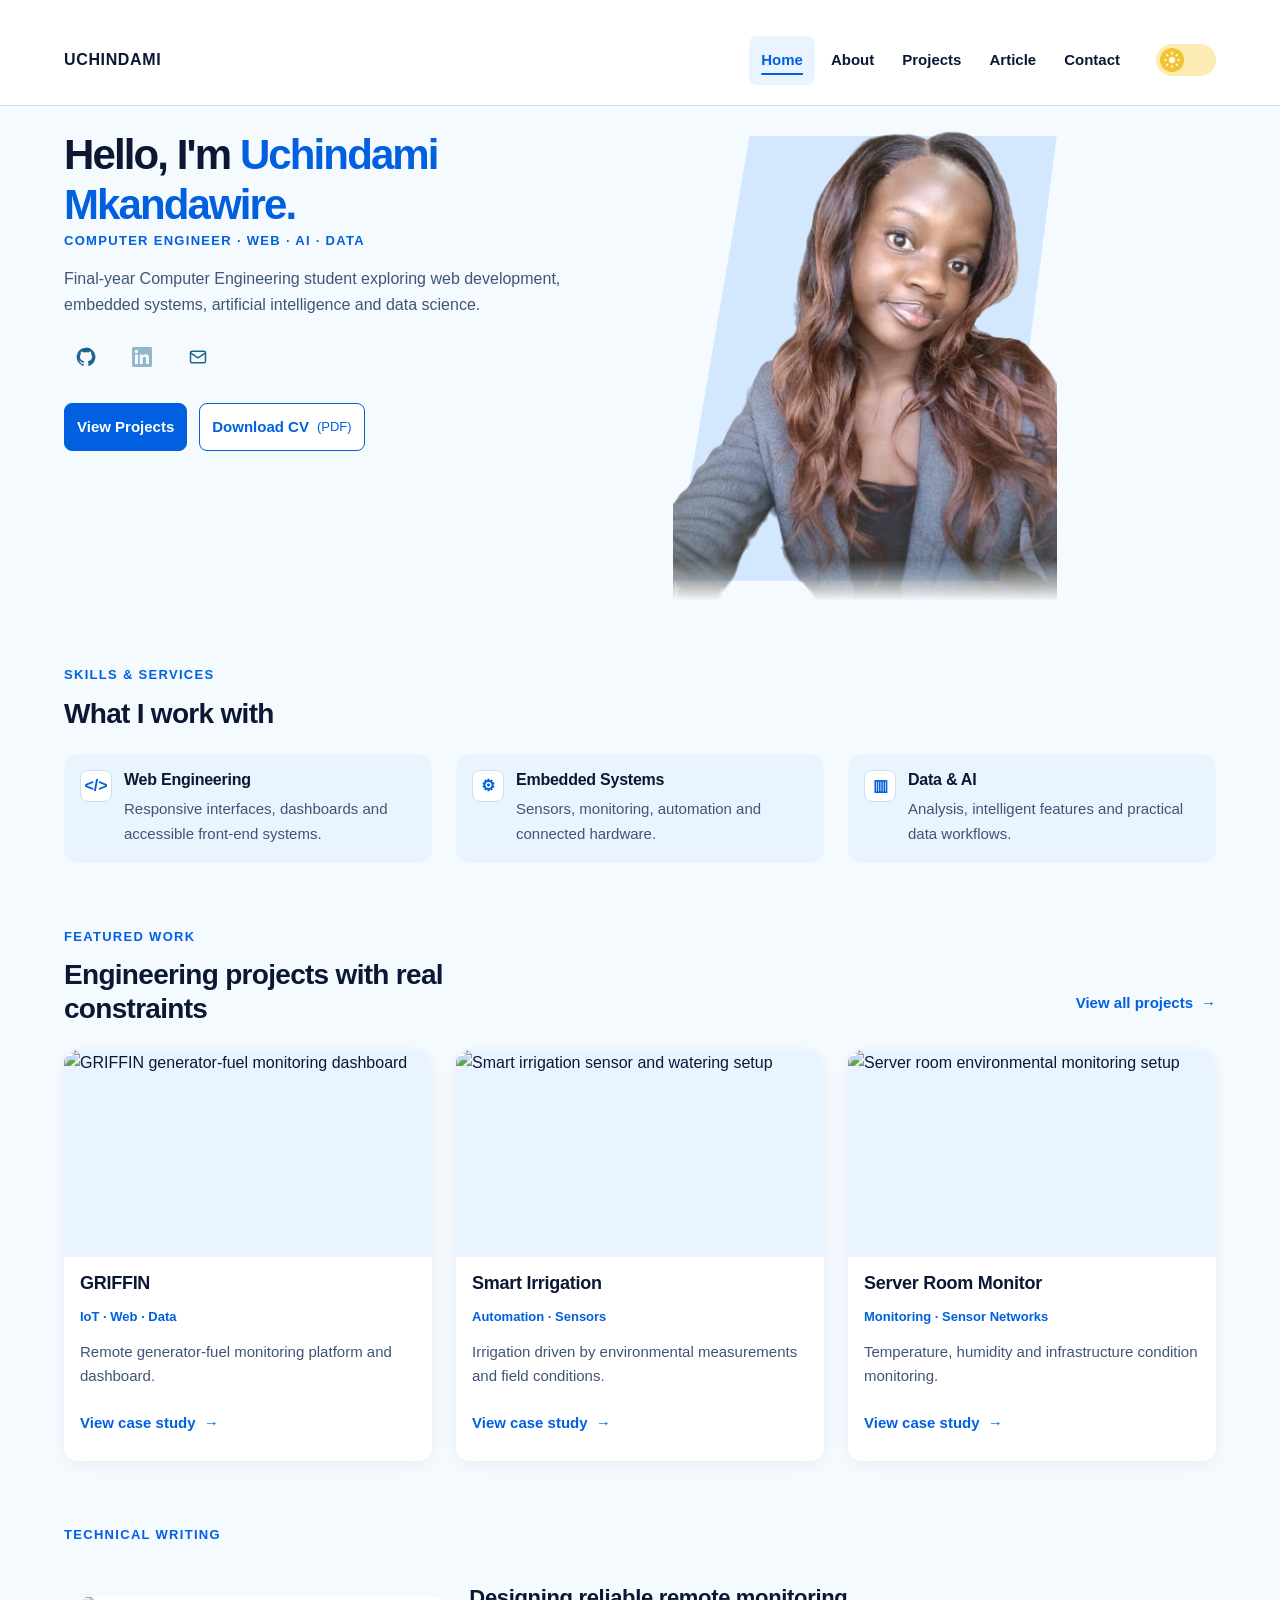
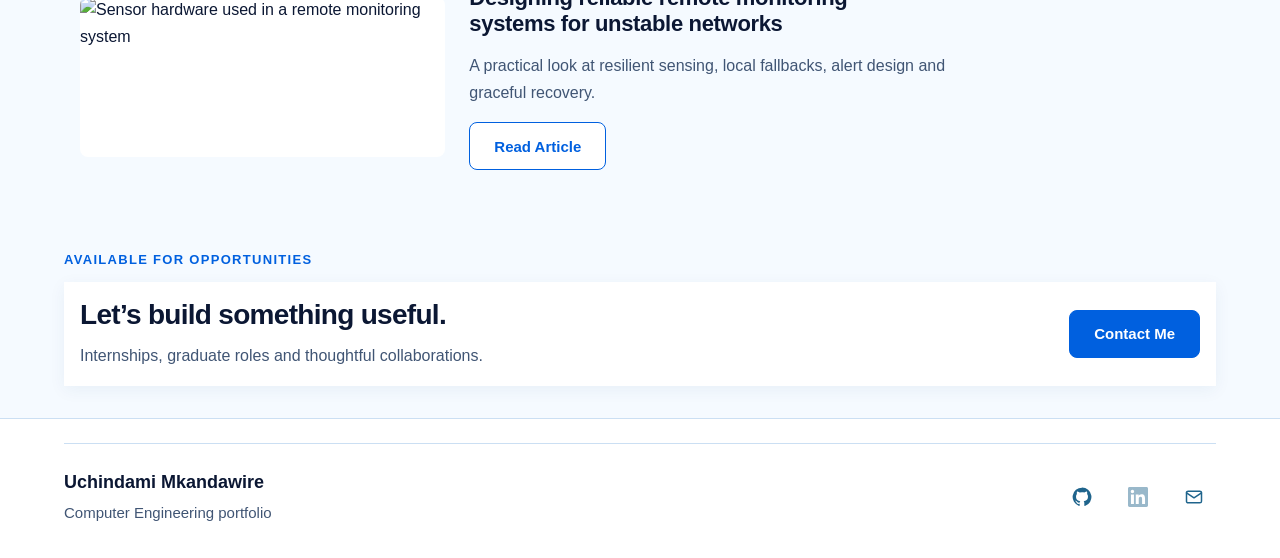
==== commit 455e04a9: "added the contact incorrect filling flagging" ====
--- a/index.html
+++ b/index.html
@@ -137,7 +137,7 @@
           <!-- Portrait with the room background removed. -->
           <img
             class="hero-image"
-            src="assets/images/uchindami-portrait-transparent.png"
+            src="assets/images/uchindami-portrait-clean.png"
             alt="Uchindami Mkandawire"
             width="600"
             height="440"
--- a/style.css
+++ b/style.css
@@ -442,6 +442,10 @@
 
 .hero {
   padding-top: var(--space-7);
+}
+
+.page-home .hero {
+  padding-top: var(--space-2);
 }
 
 .hero-layout {
@@ -2802,6 +2806,8 @@
 .page-home .hero-visual {
   position: relative;
   isolation: isolate;
+  width: min(100%, 24rem);
+  justify-self: center;
   background: transparent;
   border: 0;
   box-shadow: none;
@@ -2812,7 +2818,7 @@
 .page-home .hero-visual::before {
   content: "";
   position: absolute;
-  inset: 4% 8% 3% 5%;
+  inset: 9% 0 4%;
   z-index: -1;
   pointer-events: none;
 
@@ -2825,10 +2831,10 @@
   );
 
   clip-path: polygon(
-    25% 0,
+    20% 0,
     100% 0,
-    76% 100%,
-    0 93%
+    85% 100%,
+    0 100%
   );
 }
 
@@ -2844,6 +2850,26 @@
   position: relative;
   z-index: 1;
   display: block;
+  height: auto;
+  width: 100%;
+}
+
+@media (min-width: 48rem) {
+  .page-home .hero-layout {
+    grid-template-columns: minmax(0, 1.05fr) minmax(0, 1fr);
+    gap: clamp(24px, 3vw, 48px);
+    align-items: start;
+  }
+
+  .page-home .hero-content {
+    align-self: start;
+    padding-top: var(--space-4);
+  }
+
+  .page-home .hero-visual {
+    justify-self: start;
+    margin-top: -1.5rem;
+  }
 }
 
 /* Sun / moon theme toggle */
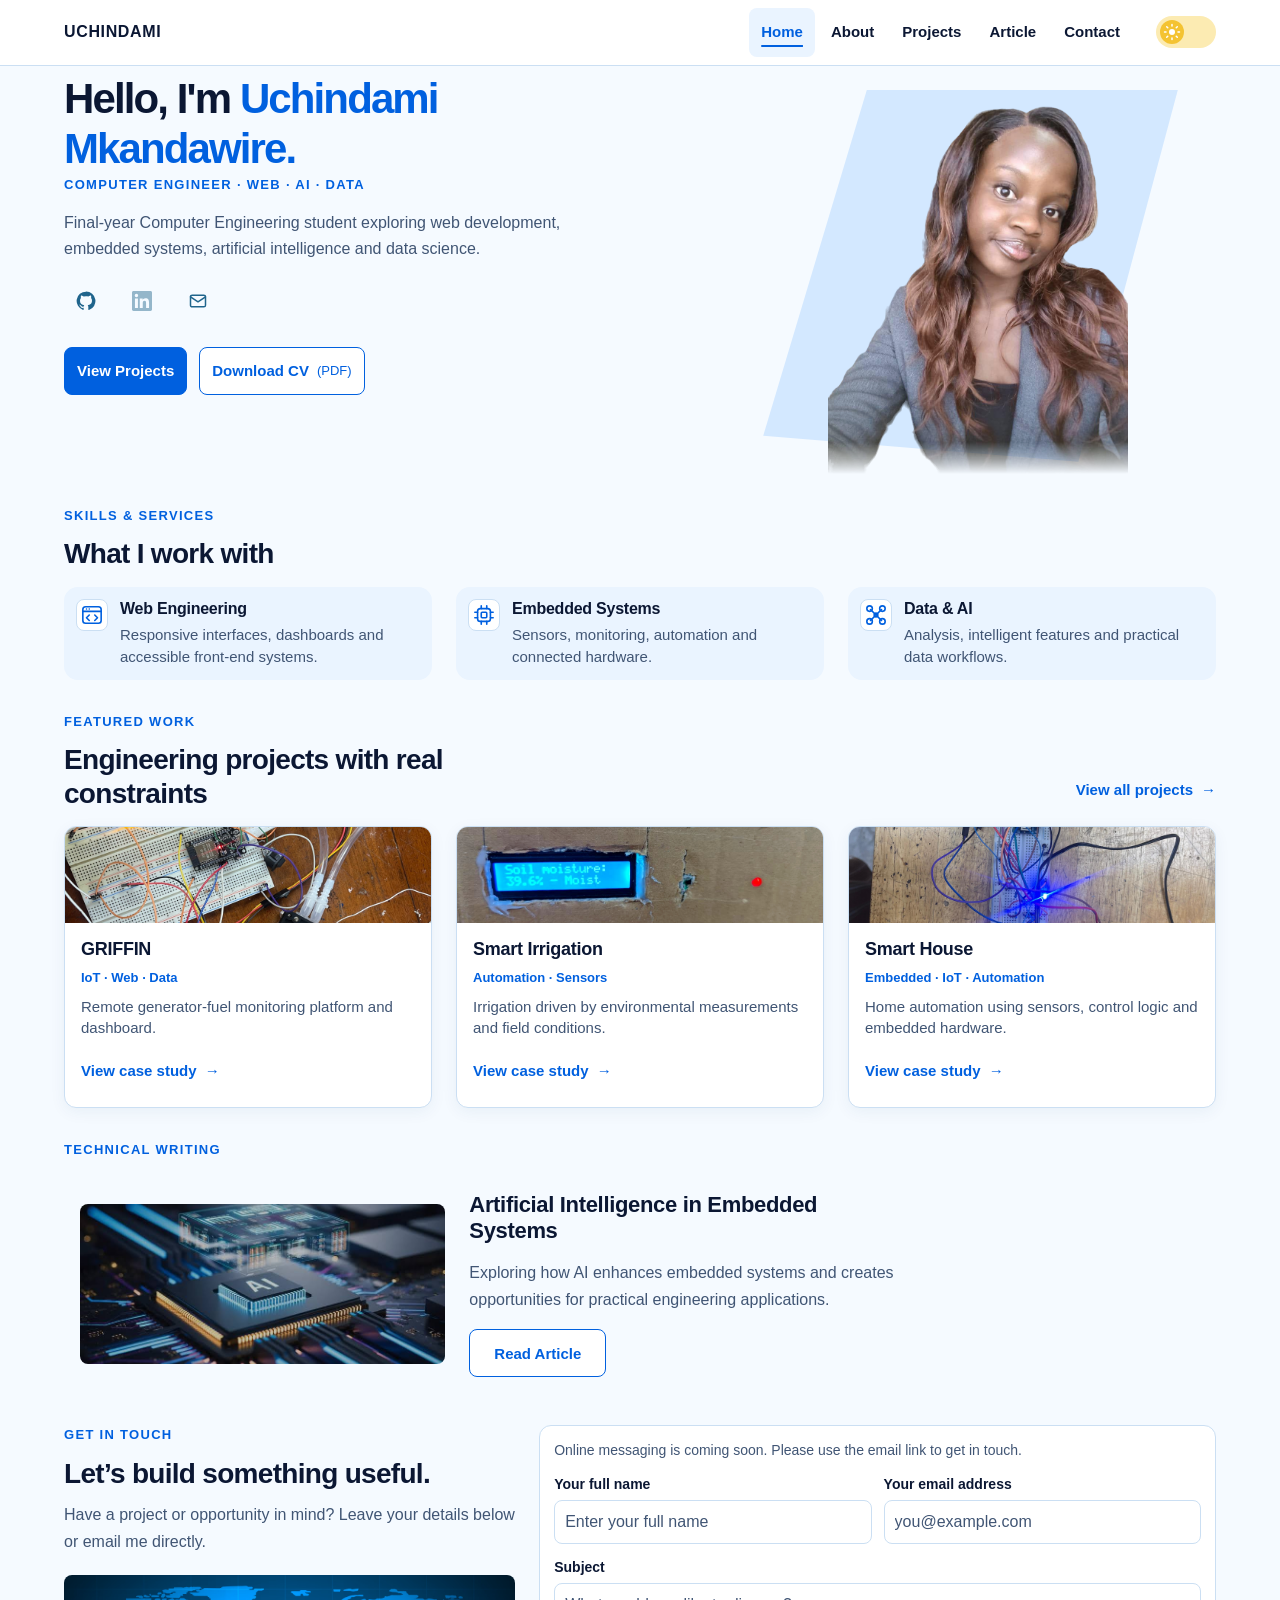
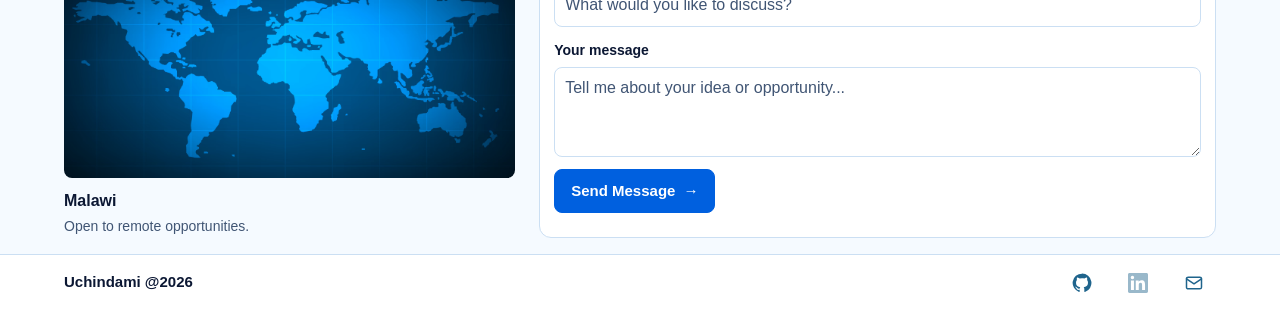
==== commit 5f4ff036: "﻿Refresh portfolio content, contact layout and responsive styles - Move contact content into the hom" ====
--- a/index.html
+++ b/index.html
@@ -43,7 +43,7 @@
           <li><a href="about.html">About</a></li>
           <li><a href="projects.html">Projects</a></li>
           <li><a href="article.html">Article</a></li>
-          <li><a href="contact.html">Contact</a></li>
+          <li><a href="#contact">Contact</a></li>
         </ul>
       </nav>
 
@@ -157,7 +157,11 @@
 
         <div class="skills-grid">
           <article class="skill-card">
-            <span class="skill-icon" aria-hidden="true">&lt;/&gt;</span>
+            <span class="skill-icon" aria-hidden="true">
+              <svg viewBox="0 0 24 24" fill="none" stroke="currentColor" stroke-width="1.75" stroke-linecap="round" stroke-linejoin="round" focusable="false">
+                <rect x="2" y="3" width="20" height="18" rx="3"/><path d="M2 8h20M9 12l-3 3 3 3m6-6 3 3-3 3"/><path d="M6 5.5h.01M9 5.5h.01"/>
+              </svg>
+            </span>
 
             <div class="skill-content">
               <h3>Web Engineering</h3>
@@ -169,7 +173,11 @@
           </article>
 
           <article class="skill-card">
-            <span class="skill-icon" aria-hidden="true">⚙</span>
+            <span class="skill-icon" aria-hidden="true">
+              <svg viewBox="0 0 24 24" fill="none" stroke="currentColor" stroke-width="1.75" stroke-linecap="round" stroke-linejoin="round" focusable="false">
+                <rect x="5" y="5" width="14" height="14" rx="3"/><rect x="9" y="9" width="6" height="6" rx="1"/><path d="M9 2v3m6-3v3M9 19v3m6-3v3M2 9h3m-3 6h3m14-6h3m-3 6h3"/>
+              </svg>
+            </span>
 
             <div class="skill-content">
               <h3>Embedded Systems</h3>
@@ -180,7 +188,11 @@
           </article>
 
           <article class="skill-card">
-            <span class="skill-icon" aria-hidden="true">▥</span>
+            <span class="skill-icon" aria-hidden="true">
+              <svg viewBox="0 0 24 24" fill="none" stroke="currentColor" stroke-width="1.75" stroke-linecap="round" stroke-linejoin="round" focusable="false">
+                <path d="m6 6 6 6m6-6-6 6m-6 6 6-6m6 6-6-6"/><circle cx="5" cy="5" r="3"/><circle cx="19" cy="5" r="3"/><circle cx="5" cy="19" r="3"/><circle cx="19" cy="19" r="3"/><circle cx="12" cy="12" r="2"/>
+              </svg>
+            </span>
 
             <div class="skill-content">
               <h3>Data &amp; AI</h3>
@@ -211,15 +223,9 @@
 
         <div class="projects-grid">
           <article class="project-card">
-            <img
-              class="project-image"
-              src="assets/images/griffin.jpg"
-              alt="GRIFFIN generator-fuel monitoring dashboard"
-              width="640"
-              height="360"
-              loading="lazy"
-            >
-
+            <img class="project-image" src="assets/images/griffin.iws.jpg"
+              alt="GRIFFIN prototype with a microcontroller, flow sensor, pump and tubing"
+              width="1920" height="2560" loading="lazy">
             <div class="project-content">
               <h3>GRIFFIN</h3>
               <p class="project-tags">IoT · Web · Data</p>
@@ -236,15 +242,8 @@
           </article>
 
           <article class="project-card">
-            <img
-              class="project-image"
-              src="assets/images/smart-irrigation.jpg"
-              alt="Smart irrigation sensor and watering setup"
-              width="640"
-              height="360"
-              loading="lazy"
-            >
-
+            <img class="project-image" src="assets/images/irrigation.jpg"
+              alt="Smart irrigation prototype displaying a soil moisture reading" width="1020" height="768" loading="lazy">
             <div class="project-content">
               <h3>Smart Irrigation</h3>
               <p class="project-tags">Automation · Sensors</p>
@@ -262,26 +261,19 @@
           </article>
 
           <article class="project-card">
-            <img
-              class="project-image"
-              src="assets/images/server-room-monitor.jpg"
-              alt="Server room environmental monitoring setup"
-              width="640"
-              height="360"
-              loading="lazy"
-            >
-
+            <img class="project-image" src="assets/images/smart%20house%20y.jpg"
+              alt="Smart house prototype with a microcontroller, sensors and connected wiring" width="1920" height="2560" loading="lazy">
             <div class="project-content">
-              <h3>Server Room Monitor</h3>
-              <p class="project-tags">Monitoring · Sensor Networks</p>
-              <p>
-                Temperature, humidity and infrastructure
-                condition monitoring.
-              </p>
-
-              <a class="text-link" href="projects.html#server-room-monitor">
+              <h3>Smart House</h3>
+              <p class="project-tags">Embedded · IoT · Automation</p>
+              <p>
+                Home automation using sensors, control logic and
+                embedded hardware.
+              </p>
+
+              <a class="text-link" href="projects.html#smart-house">
                 View case study
-                <span class="visually-hidden">: Server Room Monitor</span>
+                <span class="visually-hidden">: Smart House</span>
                 <span aria-hidden="true">→</span>
               </a>
             </div>
@@ -300,22 +292,21 @@
         <article class="article-preview">
           <img
             class="article-image"
-            src="assets/images/remote-monitoring.jpg"
-            alt="Sensor hardware used in a remote monitoring system"
-            width="640"
-            height="360"
+            src="assets/images/ai.jpg"
+            alt="AI processor on a blue circuit board"
+            width="764"
+            height="401"
             loading="lazy"
           >
 
           <div class="article-content">
             <h3>
-              Designing reliable remote monitoring systems
-              for unstable networks
+              Artificial Intelligence in Embedded Systems
             </h3>
 
             <p>
-              A practical look at resilient sensing, local fallbacks,
-              alert design and graceful recovery.
+              Exploring how AI enhances embedded systems and creates
+              opportunities for practical engineering applications.
             </p>
 
             <a class="button button-secondary" href="article.html">
@@ -326,23 +317,95 @@
       </div>
     </section>
 
-    <!-- Contact call to action -->
-    <section class="contact-cta section" aria-labelledby="contact-heading">
-      <div class="container">
-        <p class="eyebrow">Available for Opportunities</p>
-
-        <div class="contact-panel">
-          <div>
-            <h2 id="contact-heading">Let’s build something useful.</h2>
-            <p>
-              Internships, graduate roles and thoughtful collaborations.
-            </p>
-          </div>
-
-          <a class="button button-primary" href="contact.html">
-            Contact Me
-          </a>
-        </div>
+    <!-- Contact -->
+    <section id="contact" class="home-contact section" aria-labelledby="contact-heading">
+      <div class="container home-contact-layout">
+        <div class="contact-overview">
+        <header class="contact-intro">
+          <p class="eyebrow">Get in Touch</p>
+          <h2 id="contact-heading">Let’s build something useful.</h2>
+          <p>Have a project or opportunity in mind? Leave your details below or email me directly.</p>
+        </header>
+        <figure class="contact-location">
+          <img src="assets/images/world.png" alt="World map" width="595" height="268" loading="lazy">
+          <figcaption><strong>Malawi</strong><span>Open to remote opportunities.</span></figcaption>
+        </figure>
+        </div>
+        <div class="contact-form-panel">
+          <p id="contact-form-note" class="form-note">Online messaging is coming soon. Please use the email link to get in touch.</p>
+          <form
+            id="contact-form"
+            class="contact-form"
+            method="post"
+            aria-describedby="contact-form-note"
+          >
+            <fieldset class="contact-form-fields" disabled>
+              <legend class="visually-hidden">Your message details</legend>
+
+              <div class="form-group">
+                <label for="contact-name">Your full name</label>
+                <input
+                  id="contact-name"
+                  name="name"
+                  type="text"
+                  autocomplete="name"
+                  placeholder="Enter your full name"
+                  maxlength="120"
+                  required
+                >
+              </div>
+
+              <div class="form-group">
+                <label for="contact-email">Your email address</label>
+                <input
+                  id="contact-email"
+                  name="email"
+                  type="email"
+                  autocomplete="email"
+                  placeholder="you@example.com"
+                  maxlength="254"
+                  required
+                >
+              </div>
+
+              <div class="form-group">
+                <label for="contact-subject">Subject</label>
+                <input
+                  id="contact-subject"
+                  name="subject"
+                  type="text"
+                  placeholder="What would you like to discuss?"
+                  maxlength="200"
+                  required
+                >
+              </div>
+
+              <div class="form-group">
+                <label for="contact-message">Your message</label>
+                <textarea
+                  id="contact-message"
+                  name="message"
+                  rows="3"
+                  placeholder="Tell me about your idea or opportunity..."
+                  maxlength="5000"
+                  required
+                ></textarea>
+              </div>
+
+              <button class="button button-primary" type="submit">
+                Send Message <span aria-hidden="true">→</span>
+              </button>
+            </fieldset>
+
+            <p
+              id="contact-form-status"
+              class="form-status"
+              role="status"
+              aria-atomic="true"
+            ></p>
+          </form>
+        </div>
+
       </div>
     </section>
   </main>
@@ -351,8 +414,7 @@
   <footer class="site-footer">
     <div class="container footer-inner">
       <div class="footer-identity">
-        <p class="footer-name">Uchindami Mkandawire</p>
-        <p>Computer Engineering portfolio</p>
+        <p class="footer-name">Uchindami @2026</p>
       </div>
 
       <nav class="social-links" aria-label="Footer social and contact links">
--- a/style.css
+++ b/style.css
@@ -1,6 +1,9 @@
-/* ========================================
-   1. Design tokens
-   ======================================== */
+/* Portfolio styles. Only theme colours use variables. */
+/* Layout breakpoints: 768px, 1024px, 1200px.
+   Existing 360px/400px compact-screen sizing is retained until the sizing review.
+   Exclusive upper bounds avoid overlap or gaps at fractional viewport widths. */
+
+/* Theme colours */
 
 :root {
   color-scheme: dark;
@@ -15,73 +18,9 @@
   --color-on-primary: #031525;
   --color-border: #173b58;
   --color-focus: #fbbf24;
-
-  --font-body: "Segoe UI", Arial, sans-serif;
-  --font-size-xs: 0.8125rem;
-  --font-size-sm: 0.9375rem;
-  --font-size-base: 1rem;
-  --font-size-lg: 1.125rem;
-  --font-size-xl: 1.375rem;
-
-  --space-1: 0.25rem;
-  --space-2: 0.5rem;
-  --space-3: 0.75rem;
-  --space-4: 1rem;
-  --space-5: 1.5rem;
-  --space-6: 2rem;
-  --space-7: 3rem;
-  --space-8: 4rem;
-  --space-9: 6rem;
-
-  --radius-sm: 0.5rem;
-  --radius-md: 0.875rem;
-  --radius-lg: 1.25rem;
-
-  --container-width: 72rem;
-  --heading-size: 1.75rem;
-  --section-heading-size: 1.375rem;
-  --portrait-height: 20rem;
-  --card-padding: var(--space-3);
-  --shadow-card: none;
-  --transition-speed: 180ms;
-}
-
-/* JavaScript sets data-theme on the <html> element. */
-:root[data-theme="dark"] {
-  color-scheme: dark;
-
-  --color-background: #031525;
-  --color-surface: #081f34;
-  --color-surface-muted: #0b2843;
-  --color-text: #f0f6ff;
-  --color-text-muted: #b2c9e0;
-  --color-primary: #38b6ff;
-  --color-primary-hover: #75ceff;
-  --color-on-primary: #031525;
-  --color-border: #173b58;
-  --color-focus: #fbbf24;
-
-  --shadow-card: none;
-}
-
-/* Optional light theme uses the same blue palette. */
-:root[data-theme="light"] {
-  color-scheme: light;
-  --color-background: #f4f8fc;
-  --color-surface: #e6f0fa;
-  --color-surface-muted: #d9e9f8;
-  --color-text: #10253b;
-  --color-text-muted: #425e78;
-  --color-primary: #086ab5;
-  --color-primary-hover: #054d86;
-  --color-on-primary: #ffffff;
-  --color-border: #c5d7e8;
-  --color-focus: #9a3412;
-}
-
-/* ========================================
-   2. Reset and base styles
-   ======================================== */
+}
+
+/* Reset and base styles */
 
 *,
 *::before,
@@ -91,15 +30,15 @@
 
 html {
   scroll-behavior: smooth;
-  scroll-padding-top: var(--space-6);
+  scroll-padding-top: 2rem;
 }
 
 body {
   margin: 0;
   background: var(--color-background);
   color: var(--color-text);
-  font-family: var(--font-body);
-  font-size: var(--font-size-base);
+  font-family: "Segoe UI", Arial, sans-serif;
+  font-size: 1rem;
   line-height: 1.65;
   overflow-wrap: break-word;
 }
@@ -121,17 +60,17 @@
 }
 
 h1 {
-  font-size: var(--heading-size);
+  font-size: 1.75rem;
   letter-spacing: -0.045em;
 }
 
 h2 {
-  font-size: var(--section-heading-size);
+  font-size: 1.375rem;
   letter-spacing: -0.025em;
 }
 
 h3 {
-  font-size: var(--font-size-xl);
+  font-size: 1.375rem;
   letter-spacing: -0.015em;
 }
 
@@ -185,24 +124,20 @@
   color: var(--color-on-primary);
 }
 
-/* ========================================
-   3. Shared layout and accessibility
-   ======================================== */
+/* Shared layout and accessibility */
 
 .container {
-  width: min(
-    calc(100% - var(--space-6)),
-    var(--container-width)
-  );
+  width: calc(100% - 2rem);
+  max-width: 72rem;
   margin-inline: auto;
 }
 
 .section {
-  padding-block: var(--space-6);
+  padding-block: 1rem;
 }
 
 .section-heading {
-  margin-bottom: var(--space-5);
+  margin-bottom: 1rem;
 }
 
 .section-heading h2 {
@@ -213,13 +148,13 @@
   display: flex;
   flex-direction: column;
   align-items: flex-start;
-  gap: var(--space-4);
+  gap: 1rem;
 }
 
 .eyebrow {
-  margin-bottom: var(--space-3);
+  margin-bottom: 0.75rem;
   color: var(--color-primary);
-  font-size: var(--font-size-xs);
+  font-size: 0.8125rem;
   font-weight: 700;
   line-height: 1.5;
   letter-spacing: 0.1em;
@@ -240,12 +175,12 @@
 
 .skip-link {
   position: fixed;
-  top: var(--space-4);
-  left: var(--space-4);
+  top: 1rem;
+  left: 1rem;
   z-index: 100;
-  padding: var(--space-3) var(--space-4);
+  padding: 0.75rem 1rem;
   transform: translateY(-200%);
-  border-radius: var(--radius-sm);
+  border-radius: 0.5rem;
   background: var(--color-primary);
   color: var(--color-on-primary);
   font-weight: 700;
@@ -256,28 +191,26 @@
   color: var(--color-on-primary);
 }
 
-/* ========================================
-   4. Buttons and text links
-   ======================================== */
+/* Buttons and text links */
 
 .button {
   display: inline-flex;
   align-items: center;
   justify-content: center;
-  gap: var(--space-2);
+  gap: 0.5rem;
   min-height: 3rem;
-  padding: var(--space-3) var(--space-5);
+  padding: 0.75rem 1.5rem;
   border: 1px solid transparent;
-  border-radius: var(--radius-sm);
-  font-size: var(--font-size-sm);
+  border-radius: 0.5rem;
+  font-size: 0.9375rem;
   font-weight: 700;
   line-height: 1.4;
   text-align: center;
   text-decoration: none;
   transition:
-    background-color var(--transition-speed) ease,
-    border-color var(--transition-speed) ease,
-    color var(--transition-speed) ease;
+    background-color 180ms ease,
+    border-color 180ms ease,
+    color 180ms ease;
 }
 
 .button-primary {
@@ -303,16 +236,16 @@
 }
 
 .file-type {
-  font-size: var(--font-size-xs);
+  font-size: 0.8125rem;
   font-weight: 400;
 }
 
 .text-link {
   display: inline-flex;
   align-items: center;
-  gap: var(--space-2);
+  gap: 0.5rem;
   min-height: 2.75rem;
-  font-size: var(--font-size-sm);
+  font-size: 0.9375rem;
   font-weight: 700;
   text-decoration: none;
 }
@@ -321,12 +254,10 @@
   text-decoration: underline;
 }
 
-/* ========================================
-   5. Header and navigation
-   ======================================== */
+/* Header and navigation */
 
 .site-header {
-  padding-top: var(--space-4);
+  padding-top: 0;
   border-bottom: 1px solid var(--color-border);
 }
 
@@ -334,8 +265,8 @@
   display: flex;
   flex-wrap: wrap;
   align-items: center;
-  gap: var(--space-3);
-  padding-block: var(--space-3);
+  gap: 0.75rem;
+  padding-block: 0.5rem;
   border: 0;
   border-radius: 0;
   background: transparent;
@@ -344,7 +275,7 @@
 .site-logo {
   margin-right: auto;
   color: var(--color-text);
-  font-size: var(--font-size-lg);
+  font-size: 1.125rem;
   font-weight: 800;
   letter-spacing: 0.04em;
   text-decoration: none;
@@ -359,14 +290,14 @@
   display: inline-flex;
   align-items: center;
   justify-content: center;
-  gap: var(--space-2);
+  gap: 0.5rem;
   min-height: 2.75rem;
-  padding: var(--space-2) var(--space-3);
+  padding: 0.5rem 0.75rem;
   border: 1px solid var(--color-border);
-  border-radius: var(--radius-sm);
+  border-radius: 0.5rem;
   background: var(--color-surface);
   color: var(--color-text);
-  font-size: var(--font-size-xs);
+  font-size: 0.8125rem;
   font-weight: 700;
 }
 
@@ -381,22 +312,18 @@
   width: 100%;
   min-width: 0;
   overflow-x: auto;
-  padding: var(--space-2);
-}
-
-.nav-list,
-.footer-links {
+  padding: 0 0.5rem;
+}
+
+.nav-list {
   padding: 0;
   list-style: none;
-}
-
-.nav-list {
   display: flex;
   flex-direction: row;
   flex-wrap: nowrap;
   align-items: center;
-  gap: var(--space-1);
-  padding-top: var(--space-3);
+  gap: 0.25rem;
+  padding-top: 0.75rem;
   border-top: 1px solid var(--color-border);
 }
 
@@ -406,10 +333,10 @@
 
 .nav-list a {
   display: block;
-  padding: var(--space-3) var(--space-2);
-  border-radius: var(--radius-sm);
+  padding: 0.75rem 0.5rem;
+  border-radius: 0.5rem;
   color: var(--color-text-muted);
-  font-size: var(--font-size-xs);
+  font-size: 0.8125rem;
   white-space: nowrap;
   font-weight: 600;
   text-decoration: none;
@@ -436,25 +363,19 @@
   display: none;
 }
 
-/* ========================================
-   6. Hero
-   ======================================== */
+/* Hero */
 
 .hero {
-  padding-top: var(--space-7);
-}
-
-.page-home .hero {
-  padding-top: var(--space-2);
+  padding-top: 0.5rem;
 }
 
 .hero-layout {
   display: grid;
-  gap: var(--space-6);
+  gap: 2rem;
 }
 
 .hero-content {
-  align-self: center;
+  align-self: start;
   min-width: 0;
 }
 
@@ -468,15 +389,15 @@
 
 .hero-description {
   max-width: 56ch;
-  margin-top: var(--space-4);
-  font-size: var(--font-size-base);
+  margin-top: 1rem;
+  font-size: 1rem;
 }
 
 .hero-actions {
   display: flex;
   flex-wrap: wrap;
-  gap: var(--space-3);
-  margin-top: var(--space-5);
+  gap: 0.75rem;
+  margin-top: 1.5rem;
 }
 
 .hero-actions .button {
@@ -492,29 +413,27 @@
 
 .hero-image {
   width: 100%;
-  height: var(--portrait-height);
+  height: 20rem;
   object-position: center 25%;
   object-fit: contain;
   mask-image: linear-gradient(to bottom, black 92%, transparent);
 }
 
-/* ========================================
-   7. Skills
-   ======================================== */
+/* Skills */
 
 .skills-grid {
   display: grid;
-  gap: var(--space-4);
+  gap: 1rem;
 }
 
 .skill-card {
   display: flex;
   align-items: flex-start;
-  gap: var(--space-4);
+  gap: 1rem;
   min-width: 0;
-  padding: var(--card-padding);
+  padding: 0.75rem;
   border: 0;
-  border-radius: var(--radius-md);
+  border-radius: 0.875rem;
   background: var(--color-surface-muted);
 }
 
@@ -525,10 +444,10 @@
   width: 3rem;
   height: 3rem;
   border: 1px solid var(--color-border);
-  border-radius: var(--radius-sm);
+  border-radius: 0.5rem;
   background: var(--color-surface);
   color: var(--color-primary);
-  font-size: var(--font-size-xl);
+  font-size: 1.375rem;
   font-weight: 700;
 }
 
@@ -536,22 +455,27 @@
   min-width: 0;
 }
 
+.skill-icon svg {
+  display: block;
+  width: 1.375rem;
+  height: 1.375rem;
+}
+
 .skill-content h3 {
-  margin-bottom: var(--space-2);
-  font-size: var(--font-size-lg);
+  margin-bottom: 0.375rem;
+  font-size: 1.125rem;
 }
 
 .skill-content p {
-  font-size: var(--font-size-sm);
-}
-
-/* ========================================
-   8. Project cards
-   ======================================== */
+  font-size: 0.9375rem;
+  line-height: 1.45;
+}
+
+/* Project cards */
 
 .projects-grid {
   display: grid;
-  gap: var(--space-5);
+  gap: 1.5rem;
 }
 
 .project-card {
@@ -560,9 +484,9 @@
   min-width: 0;
   overflow: hidden;
   border: 0;
-  border-radius: var(--radius-md);
+  border-radius: 0.875rem;
   background: var(--color-surface);
-  box-shadow: var(--shadow-card);
+  box-shadow: none;
 }
 
 .project-image {
@@ -578,39 +502,67 @@
   flex: 1;
   flex-direction: column;
   align-items: flex-start;
-  gap: var(--space-3);
+  gap: 0.75rem;
   min-width: 0;
-  padding: var(--card-padding);
+  padding: 0.75rem;
 }
 
 .project-content h3 {
-  font-size: var(--font-size-lg);
+  font-size: 1.125rem;
 }
 
 .project-tags {
   color: var(--color-primary);
-  font-size: var(--font-size-xs);
+  font-size: 0.8125rem;
   font-weight: 600;
 }
 
 .project-content > p:not(.project-tags) {
-  font-size: var(--font-size-sm);
+  font-size: 0.9375rem;
 }
 
 .project-content .text-link {
   margin-top: auto;
 }
 
-/* ========================================
-   9. Technical article
-   ======================================== */
+/* Compact featured project cards. */
+.page-home .featured-projects .project-card {
+  display: flex;
+  flex-direction: column;
+  border: 1px solid var(--color-border);
+  border-radius: 0.75rem;
+  box-shadow: none;
+}
+
+.page-home .featured-projects .project-content {
+  gap: 0.5rem;
+  padding: 1rem;
+}
+
+.page-home .featured-projects .project-image {
+  width: 100%;
+  height: 6rem;
+  min-height: 0;
+  object-fit: cover;
+  object-position: center;
+}
+
+.page-home .featured-projects .project-content > p {
+  line-height: 1.45;
+}
+
+.page-home .featured-projects .text-link {
+  padding-top: 0.25rem;
+}
+
+/* Technical article */
 
 .article-preview {
   display: grid;
   grid-template-columns: minmax(0, 0.45fr) minmax(0, 1fr);
   align-items: start;
-  gap: var(--space-3);
-  padding: var(--card-padding);
+  gap: 0.75rem;
+  padding: 0.75rem;
   border: 0;
   border-radius: 0;
   background: transparent;
@@ -621,7 +573,7 @@
   height: 100%;
   min-height: 8rem;
   object-fit: cover;
-  border-radius: var(--radius-sm);
+  border-radius: 0.5rem;
   background: var(--color-surface);
 }
 
@@ -629,22 +581,20 @@
   display: flex;
   flex-direction: column;
   align-items: flex-start;
-  gap: var(--space-4);
+  gap: 1rem;
   min-width: 0;
 }
 
 .article-content h3 {
   max-width: 36ch;
-  font-size: var(--font-size-lg);
+  font-size: 1.125rem;
 }
 
 .article-content p {
   max-width: 55ch;
 }
 
-/* ========================================
-   10. Contact call to action
-   ======================================== */
+/* Contact call to action */
 
 .contact-panel {
   display: flex;
@@ -652,28 +602,26 @@
   flex-wrap: wrap;
   align-items: center;
   justify-content: space-between;
-  gap: var(--space-5);
-  padding: var(--card-padding);
+  gap: 1.5rem;
+  padding: 0.75rem;
   border: 0;
   border-radius: 0;
   background: transparent;
 }
 
 .contact-panel h2 {
-  margin-bottom: var(--space-3);
+  margin-bottom: 0.75rem;
 }
 
 .contact-panel .button {
   flex-shrink: 0;
 }
 
-/* ========================================
-   11. Footer
-   ======================================== */
+/* Footer */
 
 .site-footer {
-  padding-top: var(--space-5);
-  padding-bottom: var(--space-6);
+  padding-block: 0.375rem;
+  border-top: 1px solid var(--color-border);
 }
 
 .footer-inner {
@@ -682,73 +630,52 @@
   flex-wrap: wrap;
   align-items: center;
   justify-content: space-between;
-  gap: var(--space-5);
-  padding-top: var(--space-5);
-  border-top: 1px solid var(--color-border);
+  gap: 0.75rem 1.5rem;
+  padding-top: 0;
 }
 
 .footer-name {
   color: var(--color-text);
-  font-size: var(--font-size-lg);
+  font-size: 0.9375rem;
   font-weight: 700;
+  white-space: nowrap;
 }
 
 .footer-identity > p + p {
-  margin-top: var(--space-1);
-  font-size: var(--font-size-sm);
-}
-
-.footer-links {
-  display: flex;
-  flex-wrap: wrap;
-  gap: var(--space-4);
-}
-
-.footer-links a {
-  display: inline-flex;
-  align-items: center;
-  min-height: 2.75rem;
-  color: var(--color-text-muted);
-  font-size: var(--font-size-sm);
-  font-weight: 600;
-  text-decoration: none;
-}
-
-.footer-links a:hover {
-  color: var(--color-primary);
-  text-decoration: underline;
+  margin-top: 0.25rem;
+  font-size: 0.9375rem;
 }
 
 /* Larger phones: same arrangement, slightly larger type and images. */
-@media (min-width: 25rem) {
-  :root {
-    --heading-size: 2rem;
-    --portrait-height: 20rem;
-    --card-padding: var(--space-4);
+@media (min-width: 400px) {
+  h1 { font-size: 2rem; }
+
+  .project-content,
+  .article-preview,
+  .contact-panel {
+    padding: 1rem;
   }
 }
 
 /* Tablets: use the desktop composition with compact spacing. */
-@media (min-width: 48rem) {
-  :root {
-    --heading-size: 2.5rem;
-    --section-heading-size: 1.625rem;
-    --portrait-height: 20rem;
-  }
+@media (min-width: 768px) {
+  h1 { font-size: 2.5rem; }
+  h2 { font-size: 1.625rem; }
 
   .container {
-    width: min(calc(100% - var(--space-8)), var(--container-width));
+    width: calc(100% - 4rem);
+  max-width: 72rem;
   }
 
   .header-inner {
     flex-wrap: nowrap;
-    gap: var(--space-2);
+    gap: 0.5rem;
     padding-inline: 0;
   }
 
   .site-logo {
     flex-shrink: 0;
-    font-size: var(--font-size-base);
+    font-size: 1rem;
   }
 
   .menu-toggle {
@@ -777,7 +704,7 @@
   .hero-layout {
     grid-template-columns: minmax(0, 1.35fr) minmax(0, 1fr);
     align-items: center;
-    gap: var(--space-5);
+    gap: 1.5rem;
     padding-block: 0;
     border: 0;
     border-radius: 0;
@@ -786,27 +713,27 @@
 
   .hero-actions .button {
     flex: 0 1 auto;
-    padding-inline: var(--space-3);
+    padding-inline: 0.75rem;
   }
 
   .skills-grid,
   .projects-grid {
     grid-template-columns: repeat(3, minmax(0, 1fr));
-    gap: var(--space-4);
+    gap: 1rem;
   }
 
   .skill-card {
-    gap: var(--space-2);
+    gap: 0.5rem;
   }
 
   .skill-icon {
-    width: var(--space-6);
-    height: var(--space-6);
-    font-size: var(--font-size-base);
+    width: 2rem;
+    height: 2rem;
+    font-size: 1rem;
   }
 
   .skill-content h3 {
-    font-size: var(--font-size-base);
+    font-size: 1rem;
   }
 
   .project-card {
@@ -824,7 +751,7 @@
     flex-direction: row;
     align-items: flex-end;
     justify-content: space-between;
-    gap: var(--space-4);
+    gap: 1rem;
   }
 
   .section-heading-row > .text-link {
@@ -834,7 +761,7 @@
   .article-preview {
     grid-template-columns: minmax(0, 1fr) minmax(0, 2fr);
     align-items: center;
-    gap: var(--space-5);
+    gap: 1.5rem;
   }
 
   .article-image {
@@ -844,48 +771,45 @@
 }
 
 /* Wide desktops: retain the arrangement without oversized content. */
-@media (min-width: 75rem) {
-  :root {
-    --heading-size: 2.625rem;
-    --section-heading-size: 1.75rem;
-    --portrait-height: 25rem;
-  }
+@media (min-width: 1200px) {
+  h1 { font-size: 2.625rem; }
+  h2 { font-size: 1.75rem; }
+  .hero-image { height: 25rem; }
 
   .container {
-    width: min(calc(100% - var(--space-9)), var(--container-width));
+    width: calc(100% - 6rem);
+  max-width: 72rem;
   }
 
   .header-inner {
-    gap: var(--space-4);
+    gap: 1rem;
     padding-inline: 0;
   }
 
   .nav-list a {
-    padding-inline: var(--space-3);
-    font-size: var(--font-size-sm);
+    padding-inline: 0.75rem;
+    font-size: 0.9375rem;
   }
 
   .hero-layout {
-    gap: var(--space-6);
+    gap: 2rem;
   }
 
   .skills-grid,
   .projects-grid {
-    gap: var(--space-5);
+    gap: 1.5rem;
   }
 
   .skill-card {
-    gap: var(--space-3);
+    gap: 0.75rem;
   }
 
   .article-content h3 {
-    font-size: var(--font-size-xl);
-  }
-}
-
-/* ========================================
-   15. Reduced-motion preferences
-   ======================================== */
+    font-size: 1.375rem;
+  }
+}
+
+/* Reduced-motion preferences */
 
 @media (prefers-reduced-motion: reduce) {
   html {
@@ -904,11 +828,11 @@
   display: flex;
   flex-wrap: wrap;
   align-items: center;
-  gap: var(--space-3);
+  gap: 0.75rem;
 }
 
 .hero-content .social-links {
-  margin-top: var(--space-4);
+  margin-top: 1rem;
 }
 
 .social-links a,
@@ -918,7 +842,7 @@
   justify-content: center;
   width: 2.75rem;
   height: 2.75rem;
-  border-radius: var(--radius-sm);
+  border-radius: 0.5rem;
 }
 
 .social-links a:hover {
@@ -938,25 +862,83 @@
   opacity: 0.45;
 }
 
-
-/* =========================
-   ABOUT PAGE
-   ========================= */
-
-.page-about {
-  --about-surface: rgba(127, 145, 170, 0.08);
-  --about-border: rgba(127, 145, 170, 0.24);
-  --about-icon-surface: rgba(127, 145, 170, 0.14);
-}
+/* HOME PAGE — portrait and decorative background */
+
+/* Portrait background colours */
+
+:root {
+  --portrait-panel: #123859;
+  --portrait-panel-edge: #1a466d;
+}
+
+:root[data-theme="light"] {
+  --portrait-panel: #d3e8ff;
+  --portrait-panel-edge: #bddcff;
+}
+
+/* Portrait container */
+
+.page-home .hero-visual {
+  position: relative;
+  isolation: isolate;
+  background: transparent;
+  border: 0;
+  box-shadow: none;
+}
+
+/* Slanted blue panel */
+
+.page-home .hero-visual::before {
+  content: "";
+  position: absolute;
+  inset: 4% 8% 3% 5%;
+  z-index: -1;
+  pointer-events: none;
+
+  background: linear-gradient(
+    110deg,
+    var(--portrait-panel-edge) 0%,
+    var(--portrait-panel) 14%,
+    var(--portrait-panel) 86%,
+    var(--portrait-panel-edge) 86%
+  );
+
+  clip-path: polygon(
+    25% 0,
+    100% 0,
+    76% 100%,
+    0 93%
+  );
+}
+
+/* Remove a second decorative blob, if present */
+
+.page-home .hero-visual::after {
+  content: none;
+}
+
+/* Keep the portrait above the panel */
+
+.page-home .hero-image {
+  position: relative;
+  z-index: 1;
+  display: block;
+}
+
+/* ABOUT PAGE */
 
 /* Introduction */
+
+.about-hero {
+  padding-block: 0.5rem 24px;
+}
 
 .about-hero-layout {
   display: grid;
   grid-template-columns:
     minmax(0, 1.4fr)
-    minmax(0, 1fr)
-    minmax(150px, 0.5fr);
+    minmax(0, 1.2fr)
+    minmax(120px, 150px);
   align-items: center;
   gap: clamp(20px, 3vw, 40px);
 }
@@ -967,10 +949,14 @@
   min-width: 0;
 }
 
+.about-hero-content {
+  align-self: start;
+}
+
 .about-hero-content h1 {
-  max-width: 22ch;
-  margin: 0 0 24px;
-  font-size: clamp(2rem, 3.2vw, 3.25rem);
+  max-width: 26ch;
+  margin: 0 0 16px;
+  font-size: clamp(1.75rem, 2.5vw, 2.5rem);
   line-height: 1.15;
   letter-spacing: -0.035em;
   overflow-wrap: break-word;
@@ -978,17 +964,25 @@
 
 .about-hero-content .hero-description {
   max-width: 56ch;
+  font-size: 1rem;
+  line-height: 1.6;
 }
 
 .about-hero-content .hero-actions {
   display: flex;
   flex-wrap: wrap;
   gap: 12px;
-  margin-top: 28px;
+  margin-top: 12px;
+}
+
+.about-hero-content .hero-actions .button {
+  min-height: 2.75rem;
+  padding: 0.5rem 0.875rem;
+  font-size: 0.875rem;
 }
 
 .about-hero-content .social-links {
-  margin-top: 24px;
+  margin-top: 16px;
 }
 
 /* Portrait */
@@ -997,18 +991,21 @@
   display: flex;
   align-items: flex-end;
   justify-content: center;
-  align-self: stretch;
+  align-self: center;
+  width: 100%;
+  max-width: 400px;
+  justify-self: center;
   overflow: hidden;
-  border: 1px solid var(--about-border);
+  border: 1px solid rgba(127, 145, 170, 0.24);
   border-radius: 16px;
-  background: var(--about-surface);
+  background: rgba(127, 145, 170, 0.08);
 }
 
 .about-portrait {
   display: block;
   width: 100%;
   height: auto;
-  max-height: 480px;
+  max-height: 380px;
   object-fit: contain;
   object-position: center bottom;
   align-self: flex-end;
@@ -1019,23 +1016,23 @@
 .about-stats {
   display: grid;
   align-content: center;
-  align-self: stretch;
+  align-self: center;
   margin: 0;
-  padding: 8px 24px;
-  border: 1px solid var(--about-border);
+  padding: 4px 12px;
+  border: 1px solid rgba(127, 145, 170, 0.24);
   border-radius: 16px;
-  background: var(--about-surface);
+  background: rgba(127, 145, 170, 0.08);
 }
 
 .stat-item {
   display: flex;
   flex-direction: column;
-  gap: 6px;
-  padding: 24px 0;
+  gap: 4px;
+  padding: 12px 0;
 }
 
 .stat-item + .stat-item {
-  border-top: 1px solid var(--about-border);
+  border-top: 1px solid rgba(127, 145, 170, 0.24);
 }
 
 .stat-item dt {
@@ -1046,10 +1043,41 @@
 .stat-item dd {
   order: -1;
   margin: 0;
-  font-size: clamp(1.75rem, 2.5vw, 2.25rem);
+  font-size: 1.75rem;
   font-weight: 700;
   line-height: 1.1;
   letter-spacing: -0.03em;
+}
+
+@media (min-width: 768px) {
+  .about-hero-visual {
+    position: relative;
+    align-self: stretch;
+    min-height: 0;
+  }
+
+  .about-portrait {
+    position: absolute;
+    inset: 0;
+    height: 100%;
+    max-height: none;
+  }
+
+  .about-stats {
+    align-self: stretch;
+    align-content: space-between;
+  }
+
+  .about-hero-content {
+    align-self: stretch;
+    display: flex;
+    flex-direction: column;
+  }
+
+  .about-hero-content .hero-actions {
+    margin-top: auto;
+    padding-top: 12px;
+  }
 }
 
 /* Section headings */
@@ -1074,7 +1102,8 @@
 .approach-grid {
   display: grid;
   grid-template-columns: repeat(3, minmax(0, 1fr));
-  gap: 24px;
+  gap: 16px;
+  width: 100%;
   margin: 0;
   padding: 0;
   list-style: none;
@@ -1083,16 +1112,33 @@
 
 .approach-card {
   position: relative;
-  display: grid;
-  grid-template-columns: 48px minmax(0, 1fr);
-  align-content: start;
-  align-items: start;
-  gap: 18px;
+  display: flex;
+  flex-direction: column;
   min-width: 0;
-  padding: 32px 24px 24px;
-  border: 1px solid var(--about-border);
+  overflow: hidden;
+  padding: 0;
+  border: 1px solid rgba(127, 145, 170, 0.24);
   border-radius: 12px;
-  background: var(--about-surface);
+  background: var(--color-surface);
+}
+
+.approach-image {
+  width: 100%;
+  height: 6rem;
+  object-fit: contain;
+  background: #ffffff;
+}
+
+.approach-card:first-child .approach-image {
+  background: #eedcc2;
+}
+
+.approach-card:last-child .approach-image {
+  background: #c3e1fb;
+}
+
+.approach-content {
+  padding: 0.625rem 0.75rem;
 }
 
 .approach-icon,
@@ -1105,7 +1151,7 @@
   width: 48px;
   height: 48px;
   border-radius: 10px;
-  background: var(--about-icon-surface);
+  background: rgba(127, 145, 170, 0.14);
   color: inherit;
   font-size: 1rem;
   font-weight: 700;
@@ -1116,22 +1162,25 @@
   position: absolute;
   top: 12px;
   right: 16px;
-  font-size: 0.6875rem;
+  padding: 0.375rem;
+  border-radius: 0.375rem;
+  background: var(--color-surface);
+  color: var(--color-primary);
+  font-size: 0.75rem;
   font-weight: 700;
   line-height: 1;
-  opacity: 0.65;
 }
 
 .approach-content h3 {
-  margin: 0 0 10px;
-  font-size: 1.0625rem;
+  margin: 0 0 4px;
+  font-size: 1rem;
   line-height: 1.4;
 }
 
 .approach-content p {
   margin: 0;
   font-size: 0.875rem;
-  line-height: 1.7;
+  line-height: 1.4;
 }
 
 /* Technologies
@@ -1139,25 +1188,55 @@
 
 .technology-grid {
   display: grid;
-  grid-template-columns: repeat(6, minmax(0, 1fr));
-  gap: 20px;
-}
-
-.page-about .technology-grid > :is(.technology-card, .skill-card) {
-  display: flex;
+  grid-template-columns: none;
+  grid-auto-flow: column;
+  grid-auto-columns: calc((100% - 32px) / 3);
+  grid-auto-rows: 1fr;
+  gap: 16px;
+  overflow-x: auto;
+  overscroll-behavior-x: contain;
+  scroll-snap-type: x mandatory;
+  padding-block: 6px 12px;
+  scrollbar-width: thin;
+  scrollbar-color: var(--color-primary) var(--color-surface-muted);
+}
+
+.technology-scroll-hint {
+  margin-bottom: 0.5rem;
+  font-size: 0.8125rem;
+}
+
+.about-technologies .technology-subtitle {
+  margin-top: 0.5rem;
+  font-size: 0.9375rem;
+  line-height: 1.5;
+}
+
+.page-about .technology-grid > .technology-card,
+.page-about .technology-grid > .skill-card {
+  display: flex;
+  scroll-snap-align: start;
   flex-direction: column;
   align-items: flex-start;
   justify-content: flex-start;
   gap: 0;
   min-width: 0;
-  padding: 22px 18px;
-  border: 1px solid var(--about-border);
+  padding: 16px;
+  border: 1px solid rgba(127, 145, 170, 0.24);
   border-radius: 12px;
-  background: var(--about-surface);
-}
-
-.technology-grid :is(.technology-icon, .skill-icon) {
-  margin-bottom: 20px;
+  background: rgba(127, 145, 170, 0.08);
+  transition: transform 240ms ease, border-color 240ms ease, box-shadow 240ms ease;
+}
+
+.page-about .technology-grid .technology-icon,
+.technology-grid .skill-icon {
+  width: 36px;
+  height: 36px;
+  margin-bottom: 8px;
+  color: var(--color-text);
+  background: rgba(127, 145, 170, 0.1);
+  font-size: 1.25rem;
+  transition: background-color 240ms ease;
 }
 
 .technology-grid .skill-content {
@@ -1165,7 +1244,7 @@
 }
 
 .technology-grid h3 {
-  margin: 0 0 10px;
+  margin: 0 0 2px;
   font-size: 1rem;
   line-height: 1.4;
   overflow-wrap: break-word;
@@ -1173,8 +1252,39 @@
 
 .technology-grid p {
   margin: 0;
-  font-size: 0.8125rem;
-  line-height: 1.65;
+  font-size: 0.875rem;
+  line-height: 1.5;
+}
+
+.technology-grid .technology-capability {
+  margin-bottom: 8px;
+  color: var(--color-text-muted);
+  font-size: 0.75rem;
+  font-weight: 600;
+}
+
+@media (hover: hover) and (pointer: fine) {
+  .page-about .technology-grid > .technology-card:hover {
+    transform: translateY(-4px);
+    border-color: rgba(127, 145, 170, 0.5);
+    box-shadow: 0 6px 16px rgb(11 23 51 / 7%);
+  }
+
+  .technology-card:hover .technology-icon {
+    background: rgba(127, 145, 170, 0.18);
+  }
+}
+
+@media (prefers-reduced-motion: reduce) {
+  .page-about .technology-grid > .technology-card:hover {
+    transform: none;
+  }
+}
+
+@media (min-width: 768px) and (width < 1024px) {
+  .technology-grid {
+    grid-auto-columns: calc((100% - 16px) / 2);
+  }
 }
 
 /* Beyond tech */
@@ -1182,27 +1292,51 @@
 .traits-grid {
   display: grid;
   grid-template-columns: repeat(3, minmax(0, 1fr));
-  gap: 24px;
+  gap: 16px;
+  width: 100%;
+  margin: 0;
 }
 
 .trait-card {
+  display: flex;
+  flex-direction: column;
   min-width: 0;
-  padding: 26px;
-  border: 1px solid var(--about-border);
+  overflow: hidden;
+  padding: 0;
+  border: 1px solid rgba(127, 145, 170, 0.24);
   border-radius: 12px;
-  background: var(--about-surface);
+  background: var(--color-surface);
+}
+
+.trait-image {
+  width: 100%;
+  height: 6rem;
+  object-fit: contain;
+  background: #e4daff;
+}
+
+.trait-card:nth-child(2) .trait-image {
+  background: #e6f8ff;
+}
+
+.trait-card:nth-child(3) .trait-image {
+  background: #1960b8;
+}
+
+.trait-content {
+  padding: 0.625rem 0.75rem;
 }
 
 .trait-card h3 {
-  margin: 0 0 10px;
-  font-size: 1.0625rem;
+  margin: 0 0 4px;
+  font-size: 1rem;
   line-height: 1.4;
 }
 
 .trait-card p {
   margin: 0;
   font-size: 0.875rem;
-  line-height: 1.7;
+  line-height: 1.4;
 }
 
 /* Footer additions */
@@ -1217,67 +1351,50 @@
   text-decoration: none;
 }
 
-.page-about .footer-nav .nav-list {
-  display: flex;
-  flex-wrap: wrap;
-  gap: 12px 20px;
-  margin: 0;
-  padding: 0;
-  list-style: none;
-}
-
-.page-about .footer-nav a {
-  font-size: 0.8125rem;
-}
-
 /* Tablet and smaller desktop */
 
-@media (max-width: 1100px) {
+@media (width < 1024px) {
   .about-hero-layout {
-    grid-template-columns: minmax(0, 1.2fr) minmax(0, 1fr);
+    grid-template-columns: minmax(0, 1.3fr) minmax(0, 1.15fr) 120px;
+    gap: 16px;
   }
 
   .about-stats {
-    grid-column: 1 / -1;
-    grid-template-columns: repeat(4, minmax(0, 1fr));
-    padding: 0;
+    grid-template-columns: minmax(0, 1fr);
+    padding: 4px 10px;
   }
 
   .stat-item {
-    padding: 22px;
+    padding: 12px 0;
   }
 
   .stat-item + .stat-item {
-    border-top: 0;
-    border-left: 1px solid var(--about-border);
-  }
-
-  .technology-grid {
-    grid-template-columns: repeat(3, minmax(0, 1fr));
-  }
+    border-top: 1px solid rgba(127, 145, 170, 0.24);
+  }
+
 
   .approach-grid,
   .traits-grid {
     gap: 16px;
   }
 
-  .approach-card {
-    grid-template-columns: 1fr;
-    padding: 26px 20px;
-  }
 }
 
 /* Mobile */
 
-@media (max-width: 700px) {
+@media (width < 768px) {
   .about-hero-layout {
-    grid-template-columns: minmax(0, 1fr);
-    gap: 24px;
+    grid-template-columns: minmax(0, 1fr) 110px;
+    gap: 16px;
+  }
+
+  .about-hero-content {
+    grid-column: 1 / -1;
   }
 
   .about-hero-content h1 {
     max-width: 24ch;
-    font-size: clamp(1.75rem, 7vw, 2.5rem);
+    font-size: clamp(1.75rem, 6vw, 2rem);
   }
 
   .about-hero-content .hero-description {
@@ -1288,7 +1405,7 @@
     display: grid;
     grid-template-columns: repeat(2, minmax(0, 1fr));
     gap: 12px;
-    margin-top: 24px;
+    margin-top: 12px;
   }
 
   .about-hero-content .hero-actions .button {
@@ -1298,7 +1415,7 @@
     flex-wrap: wrap;
     gap: 6px;
     min-width: 0;
-    padding: 12px;
+    padding: 8px 12px;
     text-align: center;
     white-space: normal;
   }
@@ -1309,16 +1426,16 @@
 
   .about-portrait {
     width: 100%;
-    max-height: 340px;
+    max-height: 280px;
   }
 
   .about-stats {
     grid-column: auto;
-    grid-template-columns: repeat(2, minmax(0, 1fr));
+    grid-template-columns: minmax(0, 1fr);
   }
 
   .stat-item {
-    padding: 20px;
+    padding: 12px 0;
   }
 
   .stat-item + .stat-item {
@@ -1326,11 +1443,11 @@
   }
 
   .stat-item:nth-child(even) {
-    border-left: 1px solid var(--about-border);
+    border-left: 0;
   }
 
   .stat-item:nth-child(n + 3) {
-    border-top: 1px solid var(--about-border);
+    border-top: 1px solid rgba(127, 145, 170, 0.24);
   }
 
   .page-about .section-heading-row {
@@ -1343,11 +1460,6 @@
     gap: 14px;
   }
 
-  .approach-card {
-    grid-template-columns: 44px minmax(0, 1fr);
-    gap: 16px;
-    padding: 28px 18px 22px;
-  }
 
   .approach-icon {
     width: 44px;
@@ -1355,29 +1467,16 @@
   }
 
   .technology-grid {
-    grid-template-columns: repeat(2, minmax(0, 1fr));
-    gap: 14px;
-  }
-
-  .page-about .technology-grid > :is(.technology-card, .skill-card) {
-    padding: 20px 16px;
-  }
-
-  .technology-grid :is(.technology-icon, .skill-icon) {
-    margin-bottom: 16px;
-  }
-
-  .trait-card {
-    padding: 22px;
-  }
+    grid-auto-columns: 100%;
+    gap: 16px;
+  }
+
+
 
   .page-about .footer-inner {
     align-items: flex-start;
   }
 
-  .page-about .footer-nav {
-    flex-basis: 100%;
-  }
 }
 
 @media (max-width: 360px) {
@@ -1385,20 +1484,14 @@
     grid-template-columns: minmax(0, 1fr);
   }
 
-  .approach-card {
-    gap: 12px;
-    padding-right: 14px;
-    padding-left: 14px;
-  }
-
-  .page-about .technology-grid > :is(.technology-card, .skill-card) {
-    padding: 18px 12px;
-  }
-}
-
-/* =========================
-   PROJECTS PAGE
-   ========================= */
+
+  .page-about .technology-grid > .technology-card,
+.page-about .technology-grid > .skill-card {
+    padding: 14px;
+  }
+}
+
+/* PROJECTS PAGE */
 
 .page-projects {
   --projects-surface: rgba(127, 145, 170, 0.08);
@@ -1483,10 +1576,8 @@
     border-color 160ms ease;
 }
 
-.page-projects .filter-button:is(
-  .is-active,
-  [aria-pressed="true"]
-) {
+.page-projects .filter-button.is-active,
+.page-projects .filter-button[aria-pressed="true"] {
   border-color: currentColor;
   background: var(--projects-active);
 }
@@ -1505,9 +1596,17 @@
 
 .page-projects .projects-grid {
   display: grid;
-  grid-template-columns: repeat(3, minmax(0, 1fr));
+  grid-template-columns: none;
+  grid-auto-flow: column;
+  grid-auto-columns: calc((100% - 32px) / 3);
   align-items: stretch;
-  gap: 24px;
+  gap: 16px;
+  overflow-x: auto;
+  overscroll-behavior-x: contain;
+  scroll-snap-type: x mandatory;
+  padding-block: 4px 12px;
+  scrollbar-width: thin;
+  scrollbar-color: var(--color-primary) var(--projects-surface);
 }
 
 .page-projects .project-card {
@@ -1518,14 +1617,16 @@
   border: 1px solid var(--projects-border);
   border-radius: 12px;
   scroll-margin-top: 100px;
+  scroll-snap-align: start;
 }
 
 .page-projects .project-image {
   display: block;
   width: 100%;
-  height: auto;
-  aspect-ratio: 2 / 1;
+  height: 6rem;
+  min-height: 0;
   object-fit: cover;
+  object-position: center;
   background: var(--projects-surface);
 }
 
@@ -1534,9 +1635,9 @@
   flex: 1;
   flex-direction: column;
   align-items: flex-start;
-  gap: 12px;
+  gap: 8px;
   min-width: 0;
-  padding: 24px;
+  padding: 14px;
 }
 
 .page-projects .project-tags {
@@ -1550,15 +1651,15 @@
 
 .page-projects .project-content h3 {
   margin: 0;
-  font-size: clamp(1.125rem, 1.6vw, 1.375rem);
+  font-size: 1.0625rem;
   line-height: 1.35;
   overflow-wrap: break-word;
 }
 
 .page-projects .project-content > p:not(.project-tags) {
   margin: 0;
-  font-size: 0.9375rem;
-  line-height: 1.7;
+  font-size: 0.8125rem;
+  line-height: 1.5;
 }
 
 .page-projects .project-content > .text-link {
@@ -1567,16 +1668,11 @@
   gap: 8px;
   min-height: 44px;
   margin-top: auto;
-  padding-top: 8px;
+  padding-top: 0;
   font-size: 0.875rem;
 }
 
 /* Keep filtered cards hidden despite their display rules. */
-
-.page-projects .project-card[hidden],
-.page-projects .project-empty-state[hidden] {
-  display: none;
-}
 
 .project-empty-state {
   margin: 24px 0 0;
@@ -1588,52 +1684,6 @@
   line-height: 1.7;
 }
 
-/* Case study structure */
-
-.case-study-grid {
-  display: grid;
-  grid-template-columns: repeat(4, minmax(0, 1fr));
-  gap: 24px;
-  margin: 0;
-  padding: 0;
-  list-style: none;
-}
-
-.case-study-card {
-  display: flex;
-  align-items: flex-start;
-  gap: 20px;
-  min-width: 0;
-  padding: 28px 24px;
-  border: 1px solid var(--projects-border);
-  border-radius: 12px;
-  background: var(--projects-surface);
-}
-
-.case-study-number {
-  flex-shrink: 0;
-  font-size: 1.125rem;
-  font-weight: 700;
-  line-height: 1.4;
-  opacity: 0.65;
-}
-
-.case-study-content {
-  min-width: 0;
-}
-
-.case-study-content h3 {
-  margin: 0 0 10px;
-  font-size: 1.0625rem;
-  line-height: 1.4;
-}
-
-.case-study-content p {
-  margin: 0;
-  font-size: 0.875rem;
-  line-height: 1.65;
-}
-
 /* Contact section — shared contact-panel styling */
 
 .page-projects .contact-panel {
@@ -1666,19 +1716,6 @@
   gap: 24px;
 }
 
-.page-projects .footer-nav .nav-list {
-  display: flex;
-  flex-wrap: wrap;
-  gap: 12px 20px;
-  margin: 0;
-  padding: 0;
-  list-style: none;
-}
-
-.page-projects .footer-nav a {
-  font-size: 0.8125rem;
-}
-
 .page-projects .footer-copyright {
   flex-basis: 100%;
   margin: 0;
@@ -1695,7 +1732,7 @@
 
 /* Tablet */
 
-@media (max-width: 1100px) {
+@media (width < 1024px) {
   .page-projects .hero-layout {
     gap: 28px;
   }
@@ -1709,22 +1746,19 @@
   }
 
   .page-projects .projects-grid {
-    gap: 18px;
+    grid-auto-columns: calc((100% - 16px) / 2);
+    gap: 16px;
   }
 
   .page-projects .project-content {
-    padding: 20px;
-  }
-
-  .case-study-grid {
-    grid-template-columns: repeat(2, minmax(0, 1fr));
-    gap: 18px;
-  }
-}
-
-/* Mobile — horizontal project cards */
-
-@media (max-width: 700px) {
+    padding: 14px;
+  }
+
+}
+
+/* Mobile project cards */
+
+@media (width < 768px) {
   .page-projects .hero-layout {
     grid-template-columns: minmax(0, 1fr);
   }
@@ -1754,30 +1788,30 @@
   }
 
   .page-projects .projects-grid {
-    grid-template-columns: minmax(0, 1fr);
+    grid-auto-columns: 100%;
     gap: 16px;
   }
 
   .page-projects .project-card {
-    display: grid;
-    grid-template-columns: minmax(0, 0.85fr) minmax(0, 1.65fr);
+    display: flex;
+    flex-direction: column;
     align-items: stretch;
-    gap: 16px;
-    padding: 12px;
+    gap: 0;
+    padding: 0;
   }
 
   .page-projects .project-image {
     width: 100%;
-    height: 100%;
-    min-height: 180px;
+    height: 6rem;
+    min-height: 0;
     aspect-ratio: auto;
-    border-radius: 8px;
+    border-radius: 0;
     object-fit: cover;
   }
 
   .page-projects .project-content {
-    gap: 10px;
-    padding: 4px 0;
+    gap: 8px;
+    padding: 14px;
   }
 
   .page-projects .project-tags {
@@ -1797,31 +1831,6 @@
   .page-projects .project-content > .text-link {
     gap: 6px;
     font-size: 0.75rem;
-  }
-
-  .case-study-grid {
-    grid-template-columns: minmax(0, 1fr);
-    gap: 12px;
-  }
-
-  .case-study-card {
-    align-items: center;
-    gap: 24px;
-    padding: 22px 20px;
-  }
-
-  .case-study-number {
-    min-width: 28px;
-    font-size: 0.875rem;
-  }
-
-  .case-study-content h3 {
-    margin-bottom: 6px;
-    font-size: 1rem;
-  }
-
-  .case-study-content p {
-    font-size: 0.8125rem;
   }
 
   .page-projects .contact-panel {
@@ -1842,9 +1851,6 @@
     align-items: flex-start;
   }
 
-  .page-projects .footer-nav {
-    flex-basis: 100%;
-  }
 }
 
 /* Narrow screens */
@@ -1860,648 +1866,680 @@
   }
 
   .page-projects .project-image {
-    height: auto;
+    height: 6rem;
     min-height: 0;
-    aspect-ratio: 16 / 9;
+    aspect-ratio: auto;
   }
 
   .page-projects .project-content {
-    padding: 8px 4px;
+    padding: 12px;
   }
 }
 
 /* Reduced motion */
 
-@media (prefers-reduced-motion: reduce) {
-  .page-projects .filter-button {
-    transition: none;
-  }
-}
-
-/* =========================
-   CONTACT PAGE
-   ========================= */
-
-.page-contact {
-  --contact-surface: rgba(127, 145, 170, 0.08);
-  --contact-border: rgba(127, 145, 170, 0.25);
-  --contact-icon-surface: rgba(127, 145, 170, 0.14);
-  --contact-accent: #2196f3;
-}
-
-/* Introduction */
-
-.page-contact .hero-layout {
+/* GITHUB REPOSITORIES */
+
+.github-grid {
   display: grid;
-  grid-template-columns: minmax(0, 1.2fr) minmax(0, 1fr);
+  grid-template-columns: minmax(0, 1fr);
+  gap: 1.5rem;
+}
+
+.github-card {
+  display: flex;
+  flex-direction: column;
+  gap: 1rem;
+  min-width: 0;
+  padding: 1.5rem;
+  border: 1px solid var(--color-border);
+  border-radius: 0.875rem;
+  background: var(--color-surface);
+  color: var(--color-text);
+}
+
+.github-card h3 {
+  margin: 0;
+  font-size: 1.125rem;
+  overflow-wrap: anywhere;
+}
+
+.github-card p {
+  margin: 0;
+  color: var(--color-text-muted);
+  line-height: 1.6;
+  overflow-wrap: anywhere;
+}
+
+.github-card .github-meta {
+  font-size: 0.9375rem;
+}
+
+.github-card .text-link {
+  align-self: flex-start;
+  margin-top: auto;
+  padding-block: 0.5rem;
+  color: var(--color-primary);
+}
+
+#github-status {
+  margin-block: 1rem;
+  color: var(--color-text-muted);
+}
+
+#github-retry {
+  margin-top: 1rem;
+}
+
+#github-retry:disabled {
+  cursor: wait;
+  opacity: 0.65;
+}
+
+@media (min-width: 768px) {
+  .github-grid {
+    grid-template-columns: repeat(2, minmax(0, 1fr));
+  }
+}
+
+@media (min-width: 1024px) {
+  .github-grid {
+    grid-template-columns: repeat(3, minmax(0, 1fr));
+  }
+}
+
+/* Compact category options in a single row. */
+.page-projects .project-filters {
+  flex-wrap: nowrap;
+  gap: 8px;
+  overflow-x: auto;
+  padding: 4px;
+  margin-inline: -4px;
+}
+
+.page-projects .project-filters .filter-button {
+  flex: 0 0 auto;
+  min-height: 44px;
+  padding: 8px 10px;
+  font-size: 0.75rem;
+  white-space: nowrap;
+}
+
+/* Article page */
+
+.page-article a:focus-visible,
+.page-article button:focus-visible,
+.page-article summary:focus-visible {
+  outline: 3px solid var(--color-focus, #fbbf24);
+  outline-offset: 5px;
+}
+
+.page-article .text-accent {
+  color: var(--color-primary);
+}
+
+/* Hero */
+
+.page-article .article-hero {
+  padding-block: 0.5rem 12px;
+  border-bottom: 1px solid var(--color-border);
+}
+
+.page-article .article-hero-layout {
+  display: grid;
+  grid-template-columns: minmax(0, 1.1fr) minmax(0, 1fr);
   align-items: center;
-  gap: clamp(24px, 4vw, 64px);
-}
-
-.page-contact .hero-content,
-.page-contact .hero-visual {
+  gap: 40px;
+}
+
+.page-article .article-hero-content {
+  align-self: start;
   min-width: 0;
 }
 
-.contact-hero h1 {
-  max-width: 18ch;
-  margin: 0 0 24px;
-  font-size: clamp(2rem, 4vw, 3.75rem);
-  line-height: 1.12;
+.page-article .article-hero .eyebrow {
+  margin: 0 0 12px;
+  color: var(--color-primary);
+  font-size: 0.8rem;
+  font-weight: 600;
+  letter-spacing: 0.24em;
+  text-transform: uppercase;
+}
+
+.page-article #article-title {
+  max-width: 700px;
+  margin: 0;
+  color: var(--color-text);
+  font-size: clamp(2rem, 3.3vw, 3rem);
+  font-weight: 750;
+  line-height: 1.1;
   letter-spacing: -0.035em;
-}
-
-.contact-hero h1 span,
-.opportunities-content h2 span {
-  color: var(--contact-accent);
-}
-
-.contact-hero .hero-description {
-  max-width: 55ch;
-}
-
-/* Opportunities of interest */
-
-.contact-interests {
-  display: grid;
-  grid-template-columns: repeat(3, minmax(0, 1fr));
-  gap: 18px;
-  margin: 32px 0 0;
+  text-wrap: balance;
+}
+
+.page-article #article-title .text-accent {
+  display: block;
+}
+
+.page-article .article-summary {
+  max-width: 590px;
+  margin: 18px 0 0;
+  color: var(--color-text-muted);
+  font-size: 1.075rem;
+  line-height: 1.6;
+}
+
+.page-article .article-meta {
+  display: flex;
+  flex-wrap: wrap;
+  align-items: center;
+  gap: 16px 26px;
+  margin: 26px 0 0;
   padding: 0;
   list-style: none;
 }
 
-.contact-interest {
-  display: flex;
+.page-article .article-meta li {
+  display: inline-flex;
+  align-items: center;
+  gap: 10px;
+  color: var(--color-text-muted);
+  font-size: 0.85rem;
+  line-height: 1.5;
+}
+
+.page-article .article-meta svg {
+  flex-shrink: 0;
+  color: var(--color-primary);
+}
+
+/* Hero image and caption */
+
+.page-article .article-hero-visual {
+  display: grid;
+  grid-template-columns: minmax(0, 1fr) 100px;
   align-items: center;
   gap: 12px;
   min-width: 0;
-  font-size: 0.8125rem;
+  margin: 0;
+}
+
+.page-article .article-hero-image {
+  display: block;
+  width: 100%;
+  height: 290px;
+  object-fit: cover;
+  border-radius: 16px;
+  clip-path: polygon(24% 0, 100% 0, 76% 100%, 0 100%);
+}
+
+@media (min-width: 1024px) {
+  .page-article .article-hero-visual {
+    align-self: stretch;
+  }
+
+  .page-article .article-hero-image-frame {
+    position: relative;
+    align-self: stretch;
+    min-width: 0;
+  }
+
+  .page-article .article-hero-image {
+    position: absolute;
+    inset: 0;
+    height: 100%;
+  }
+}
+
+.page-article .article-visual-caption {
+  color: var(--color-text);
+  font-family: "Segoe Print", "Bradley Hand", cursive;
+  font-size: 1.15rem;
+  font-style: italic;
+  line-height: 1.55;
+  transform: rotate(-10deg);
+}
+
+.page-article .article-visual-caption::after {
+  display: block;
+  width: 76px;
+  height: 2px;
+  margin-top: 10px;
+  background: var(--color-primary);
+  content: "";
+}
+
+/* Reading layout */
+
+.page-article .article-layout {
+  display: grid;
+  grid-template-columns: 230px minmax(0, 1fr);
+  align-items: start;
+  gap: 32px;
+  padding-block: 16px 48px;
+}
+
+.page-article .article-sidebar {
+  position: sticky;
+  top: 96px;
+  min-width: 0;
+}
+
+.page-article .article-toc {
+  overflow: hidden;
+  background: var(--color-surface);
+  border: 1px solid var(--color-border);
+  border-radius: 10px;
+}
+
+.page-article .article-toc summary {
+  display: flex;
+  align-items: center;
+  justify-content: space-between;
+  gap: 16px;
+  padding: 18px;
+  color: var(--color-text);
+  font-size: 1rem;
+  font-weight: 650;
+  list-style: none;
+  cursor: pointer;
+}
+
+.page-article .article-toc summary::-webkit-details-marker {
+  display: none;
+}
+
+.page-article .article-toc summary::after {
+  width: 8px;
+  height: 8px;
+  flex-shrink: 0;
+  border-right: 2px solid var(--color-primary);
+  border-bottom: 2px solid var(--color-primary);
+  transform: rotate(45deg);
+  content: "";
+}
+
+.page-article .article-toc[open] summary::after {
+  transform: rotate(225deg);
+}
+
+.page-article .article-toc-list {
+  margin: 0;
+  padding: 4px 18px 20px;
+  list-style: none;
+}
+
+.page-article .article-toc-list li {
+  position: relative;
+  margin: 0;
+  padding: 0 0 18px 28px;
+}
+
+.page-article .article-toc-list li:last-child {
+  padding-bottom: 0;
+}
+
+.page-article .article-toc-list li::before {
+  position: absolute;
+  top: 5px;
+  left: 1px;
+  width: 13px;
+  height: 13px;
+  background: var(--color-surface);
+  border: 2px solid var(--color-text-muted);
+  border-radius: 50%;
+  content: "";
+}
+
+.page-article .article-toc-list li:not(:last-child)::after {
+  position: absolute;
+  top: 18px;
+  bottom: -5px;
+  left: 7px;
+  width: 1px;
+  background: var(--color-border);
+  content: "";
+}
+
+.page-article .article-toc-list a {
+  display: block;
+  color: var(--color-text-muted);
+  font-size: 0.875rem;
   line-height: 1.5;
-}
-
-.page-contact .contact-interest .skill-icon {
+  text-decoration: none;
+}
+
+.page-article .article-toc-list a:hover,
+.page-article .article-toc-list a:focus-visible,
+.page-article .article-toc-list a[aria-current="location"] {
+  color: var(--color-primary);
+}
+
+.page-article .article-toc-list li:has(a:hover)::before,
+.page-article .article-toc-list li:has(a:focus-visible)::before,
+.page-article .article-toc-list li:has(
+  a[aria-current="location"]
+)::before {
+  background: var(--color-primary);
+  border-color: var(--color-primary);
+}
+
+/* Article content */
+
+.page-article .article-body {
+  min-width: 0;
+  max-width: 860px;
+}
+
+.page-article .article-section {
+  margin: 0 0 30px;
+  padding: 0;
+  scroll-margin-top: 100px;
+}
+
+.page-article .article-section h2 {
+  display: flex;
+  align-items: baseline;
+  gap: 14px;
+  margin: 0 0 12px;
+  color: var(--color-primary);
+  font-size: clamp(1.25rem, 2vw, 1.65rem);
+  font-weight: 700;
+  line-height: 1.3;
+  letter-spacing: -0.02em;
+}
+
+.page-article .article-section-number {
+  flex-shrink: 0;
+  min-width: 1.2em;
+  color: var(--color-text);
+}
+
+.page-article .article-section p {
+  margin: 0 0 14px;
+  color: var(--color-text-muted);
+  font-size: 1rem;
+  line-height: 1.7;
+  overflow-wrap: break-word;
+}
+
+.page-article .article-section p:last-child {
+  margin-bottom: 0;
+}
+
+.page-article .article-section:target h2 {
+  text-decoration: underline;
+  text-decoration-thickness: 1px;
+  text-underline-offset: 6px;
+}
+
+.page-article .article-end {
+  display: flex;
+  justify-content: flex-end;
+  padding-top: 20px;
+  border-top: 1px solid var(--color-border);
+}
+
+.page-article .article-end .text-link {
   display: inline-flex;
   align-items: center;
-  justify-content: center;
-  flex-shrink: 0;
-  width: 42px;
-  height: 42px;
-  margin: 0;
-  border-radius: 10px;
-  background: var(--contact-icon-surface);
-  font-size: 1.375rem;
-}
-
-/* Portrait */
-
-.page-contact .contact-hero-visual {
-  position: relative;
-  display: flex;
-  align-items: flex-end;
-  justify-content: center;
-  overflow: hidden;
-  border: 1px solid var(--contact-border);
-  border-radius: 16px;
-  background: linear-gradient(
-    135deg,
-    rgba(33, 150, 243, 0.18),
-    var(--contact-surface)
-  );
-}
-
-.page-contact .contact-hero-visual .hero-image {
-  display: block;
-  width: 100%;
-  height: auto;
-  max-height: 480px;
-  object-fit: contain;
-  object-position: center bottom;
-}
-
-.contact-motto {
-  position: absolute;
-  right: 16px;
-  bottom: 16px;
-  max-width: calc(100% - 32px);
-  margin: 0;
-  padding: 10px 14px;
-  border: 1px solid rgba(255, 255, 255, 0.2);
-  border-radius: 8px;
-  background: #082039;
-  color: #fff;
-  font-size: 0.8125rem;
+  gap: 10px;
+  color: var(--color-primary);
+  font-size: 0.9rem;
   font-weight: 600;
-  line-height: 1.5;
-}
-
-/* Form and information panels */
-
-.contact-layout {
+  text-decoration: none;
+}
+
+.page-article .article-end .text-link:hover {
+  text-decoration: underline;
+  text-underline-offset: 4px;
+}
+
+/* Tablet */
+
+@media (width < 1024px) {
+  .page-article .article-hero-layout {
+    grid-template-columns: minmax(0, 1.1fr) minmax(0, 1fr);
+    gap: 24px;
+  }
+
+  .page-article .article-hero-visual {
+    grid-template-columns: minmax(0, 1fr);
+  }
+
+  .page-article .article-hero-image {
+    height: 240px;
+  }
+
+  .page-article .article-visual-caption {
+    justify-self: end;
+    margin-top: -18px;
+    font-size: 1rem;
+  }
+
+  .page-article .article-layout {
+    grid-template-columns: 200px minmax(0, 1fr);
+    gap: 24px;
+  }
+
+}
+
+/* Mobile */
+
+@media (width < 768px) {
+  .page-article .article-hero {
+    padding-block: 0.5rem 12px;
+  }
+
+  .page-article .article-hero-layout {
+    grid-template-columns: minmax(0, 1fr);
+    gap: 24px;
+  }
+
+  .page-article .article-hero .eyebrow {
+    margin-bottom: 10px;
+    font-size: 0.75rem;
+  }
+
+  .page-article #article-title {
+    font-size: clamp(1.65rem, 6.5vw, 2.25rem);
+    line-height: 1.12;
+  }
+
+  .page-article .article-summary {
+    margin-top: 16px;
+    font-size: 0.95rem;
+    line-height: 1.6;
+  }
+
+  .page-article .article-meta {
+    gap: 14px 24px;
+    margin-top: 22px;
+  }
+
+  .page-article .article-meta li {
+    gap: 8px;
+    font-size: 0.8rem;
+  }
+
+  .page-article .article-meta li:nth-child(2) {
+    order: 3;
+    flex-basis: 100%;
+  }
+
+  .page-article .article-meta svg {
+    width: 20px;
+    height: 20px;
+  }
+
+  .page-article .article-hero-visual {
+    grid-template-columns: minmax(0, 1fr) 100px;
+    gap: 10px;
+    padding: 10px;
+    background: var(--color-surface);
+    border: 1px solid var(--color-border);
+    border-radius: 10px;
+  }
+
+  .page-article .article-hero-image {
+    height: clamp(150px, 43vw, 220px);
+    border-radius: 8px;
+    clip-path: polygon(20% 0, 100% 0, 80% 100%, 0 100%);
+  }
+
+  .page-article .article-visual-caption {
+    justify-self: start;
+    margin: 0;
+    font-size: 1rem;
+  }
+
+  .page-article .article-layout {
+    grid-template-columns: minmax(0, 1fr);
+    gap: 26px;
+    padding-block: 16px 36px;
+  }
+
+  .page-article .article-sidebar {
+    position: static;
+  }
+
+  .page-article .article-toc {
+    border-color: var(--color-primary);
+    border-radius: 8px;
+  }
+
+  .page-article .article-toc summary {
+    min-height: 48px;
+    padding: 13px 16px;
+    font-size: 0.9rem;
+  }
+
+  .page-article .article-toc-list {
+    padding: 8px 16px 18px;
+  }
+
+  .page-article .article-toc-list a {
+    padding-block: 3px;
+  }
+
+  .page-article .article-toc-list li::before {
+    top: 8px;
+  }
+
+  .page-article .article-toc-list li:not(:last-child)::after {
+    top: 21px;
+    bottom: -8px;
+  }
+
+  .page-article .article-section {
+    margin-bottom: 28px;
+    scroll-margin-top: 84px;
+  }
+
+  .page-article .article-section h2 {
+    gap: 10px;
+    margin-bottom: 12px;
+    font-size: 1.25rem;
+    line-height: 1.35;
+  }
+
+  .page-article .article-section p {
+    font-size: 0.95rem;
+    line-height: 1.75;
+  }
+
+}
+
+/* Home contact section: mobile first. */
+.home-contact { scroll-margin-top: 5rem; }
+/* Hide the removed social stack in older copies of the contact markup. */
+.home-contact .contact-socials,
+.home-contact .contact-social-link {
+  display: none !important;
+}
+.home-contact-layout {
   display: grid;
-  grid-template-columns: minmax(0, 1.4fr) minmax(0, 1fr);
-  align-items: stretch;
-  gap: 24px;
-}
-
-.contact-form-panel,
-.contact-info-panel {
+  grid-template-areas: "overview" "form";
+  gap: 1.5rem;
+  align-items: start;
+}
+.contact-overview { grid-area: overview; min-width: 0; display: grid; gap: 1.25rem; }
+.contact-intro h2 { margin-bottom: 0.75rem; }
+.contact-intro > p:not(.eyebrow) { max-width: 65ch; }
+.contact-location strong { display: block; color: var(--color-text); }
+.contact-location { min-width: 0; width: 100%; }
+.contact-location > img { width: 100%; border-radius: 0.5rem; }
+.contact-location figcaption { margin-top: 0.625rem; }
+.contact-location figcaption span { display: block; color: var(--color-text-muted); font-size: 0.875rem; }
+.contact-form-panel {
+  grid-area: form;
   min-width: 0;
-  padding: clamp(20px, 2.5vw, 36px);
-  border: 1px solid var(--contact-border);
-  border-radius: 14px;
-  background: var(--contact-surface);
-}
-
-.page-contact .contact-layout .section-heading {
-  margin-bottom: 24px;
-}
-
-.page-contact .contact-layout h2 {
-  margin-top: 0;
-  font-size: clamp(1.375rem, 2.3vw, 1.875rem);
-  line-height: 1.25;
-}
-
-/* Message form */
-
-.contact-form {
-  scroll-margin-top: 100px;
-}
-
-.contact-form-fields {
-  display: grid;
-  gap: 20px;
-  min-width: 0;
-  margin: 0;
-  padding: 0;
-  border: 0;
-}
-
+  padding: 0.875rem;
+  border: 1px solid var(--color-border);
+  border-radius: 0.75rem;
+  background: var(--color-surface);
+}
+.contact-form-fields { display: grid; gap: 0.75rem; min-width: 0; margin: 0; padding: 0; border: 0; }
 .form-group {
   display: grid;
-  gap: 8px;
+  align-content: start;
+  gap: 0.25rem;
   min-width: 0;
 }
-
-.page-contact .form-group label {
-  font-size: 0.875rem;
-  font-weight: 600;
-  line-height: 1.5;
-}
-
-.page-contact .form-group input,
-.page-contact .form-group textarea {
-  box-sizing: border-box;
-  display: block;
+.form-group label { font-size: 0.875rem; font-weight: 600; }
+.form-group input, .form-group textarea {
   width: 100%;
   min-width: 0;
-  padding: 14px 16px;
-  border: 1px solid var(--contact-border);
-  border-radius: 8px;
-  background: transparent;
-  color: inherit;
+  padding: 0.5rem 0.625rem;
+  border: 1px solid var(--color-border);
+  border-radius: 0.5rem;
+  background: var(--color-background);
+  color: var(--color-text);
   font: inherit;
-  font-size: 1rem;
   line-height: 1.5;
-  transition:
-    border-color 160ms ease,
-    box-shadow 160ms ease;
-}
-
-.page-contact .form-group input {
-  min-height: 48px;
-}
-
-.page-contact .form-group textarea {
-  min-height: 160px;
-  resize: vertical;
-}
-
-.page-contact .form-group input::placeholder,
-.page-contact .form-group textarea::placeholder {
-  color: inherit;
-  opacity: 0.6;
-}
-
-.page-contact .form-group input:focus-visible,
-.page-contact .form-group textarea:focus-visible {
-  border-color: var(--contact-accent);
-  outline: 2px solid var(--contact-accent);
-  outline-offset: 2px;
-}
-
-.page-contact .form-group [aria-invalid="true"] {
-  border-color: #e05252;
-}
-
-.page-contact .contact-form .button {
-  justify-self: start;
-  display: inline-flex;
-  align-items: center;
-  justify-content: center;
-  gap: 12px;
-  min-height: 48px;
-}
-
-.page-contact .contact-form :disabled {
-  cursor: not-allowed;
-}
-
-.page-contact .contact-form input:disabled,
-.page-contact .contact-form textarea:disabled,
-.page-contact .contact-form button:disabled {
-  opacity: 0.6;
-}
-
-.form-note {
-  margin: 0 0 24px;
-  font-size: 0.875rem;
-  line-height: 1.7;
-  overflow-wrap: anywhere;
-}
-
-.form-status {
-  margin: 16px 0 0;
-  font-size: 0.875rem;
-  line-height: 1.6;
-}
-
-.form-status:empty {
-  margin: 0;
-}
-
-/* Contact methods */
-
-.contact-methods {
-  display: grid;
-  gap: 12px;
-  margin: 0;
-  padding: 0;
-  list-style: none;
-}
-
-.contact-method {
-  display: flex;
-  align-items: center;
-  gap: 14px;
-  min-width: 0;
-  padding: 14px;
-  border: 1px solid var(--contact-border);
-  border-radius: 10px;
-  background: var(--contact-surface);
-  color: inherit;
-  text-decoration: none;
-  transition:
-    background-color 160ms ease,
-    border-color 160ms ease;
-}
-
-.contact-method-icon {
-  display: inline-flex;
-  align-items: center;
-  justify-content: center;
-  flex-shrink: 0;
-  width: 44px;
-  height: 44px;
-  border-radius: 10px;
-  background: var(--contact-icon-surface);
-  color: var(--contact-accent);
-  font-size: 1.75rem;
-  line-height: 1;
-}
-
-.contact-method-icon img {
-  display: block;
-  width: 24px;
-  height: 24px;
-  object-fit: contain;
-}
-
-.contact-method-content {
-  display: grid;
-  gap: 4px;
-  min-width: 0;
-}
-
-.contact-method-title {
-  font-size: 0.9375rem;
-  font-weight: 700;
-  line-height: 1.4;
-}
-
-.contact-method-value {
-  font-size: 0.8125rem;
-  line-height: 1.6;
-  overflow-wrap: anywhere;
-}
-
-a.contact-method:focus-visible {
-  outline: 2px solid var(--contact-accent);
-  outline-offset: 4px;
-}
-
-/* Social links */
-
-.contact-follow {
-  margin-top: 28px;
-}
-
-.contact-follow h3 {
-  margin: 0 0 8px;
-  font-size: 1.0625rem;
-}
-
-.contact-follow p {
-  max-width: 40ch;
-  margin: 0 0 16px;
-  font-size: 0.875rem;
-  line-height: 1.6;
-}
-
-/* Location and opportunities */
-
-.opportunities-panel {
-  display: grid;
-  grid-template-columns: minmax(0, 1.1fr) minmax(0, 1fr);
-  align-items: center;
-  gap: 32px;
-  padding: 28px;
-  border: 1px solid var(--contact-border);
-  border-radius: 14px;
-  background: var(--contact-surface);
-}
-
-.opportunities-map {
-  position: relative;
-  min-width: 0;
-  min-height: 240px;
-}
-
-.world-map-image {
-  display: block;
-  width: 100%;
-  height: 260px;
-  object-fit: contain;
-}
-
-.location-label {
-  position: absolute;
-  right: 12px;
-  bottom: 20px;
-  display: flex;
-  align-items: center;
-  gap: 12px;
-  max-width: calc(100% - 24px);
-  padding: 14px 18px;
-  border: 1px solid rgba(255, 255, 255, 0.2);
-  border-radius: 10px;
-  background: #082039;
-  color: #fff;
-}
-
-.location-marker {
-  flex-shrink: 0;
-  color: #49b1ff;
-  font-size: 1.75rem;
-}
-
-.location-label p {
-  margin: 0;
-  font-size: 0.8125rem;
-  line-height: 1.5;
-}
-
-.location-label .location-name {
-  margin-bottom: 4px;
-  font-size: 0.9375rem;
-  font-weight: 700;
-}
-
-.opportunities-content {
-  min-width: 0;
-  padding-left: 32px;
-  border-left: 1px solid var(--contact-border);
-}
-
-.opportunities-content h2 {
-  max-width: 25ch;
-  margin: 0 0 16px;
-  font-size: clamp(1.5rem, 2.5vw, 2rem);
-  line-height: 1.25;
-}
-
-.opportunities-content > p:last-child {
-  margin: 0;
-  font-size: 0.9375rem;
-  line-height: 1.7;
-}
-
-/* Footer — identity, social links and copyright */
-
-.page-contact .footer-inner {
-  display: flex;
-  flex-wrap: wrap;
-  align-items: center;
-  justify-content: space-between;
-  gap: 24px;
-}
-
-.page-contact .footer-copyright {
-  flex-basis: 100%;
-  margin: 0;
-}
-
-/* Hover states */
-
-@media (hover: hover) {
-  a.contact-method:hover {
-    border-color: var(--contact-accent);
-    background: var(--contact-icon-surface);
-  }
-}
-
-/* Tablet */
-
-@media (max-width: 1000px) {
-  .page-contact .hero-layout {
-    gap: 28px;
-  }
-
-  .contact-interests {
-    gap: 12px;
-  }
-
-  .contact-interest {
+}
+.form-group input { height: 44px; }
+.field-error { margin: 0; font-size: 0.875rem; line-height: 1.5; }
+.form-group textarea { min-height: 88px; resize: vertical; }
+.form-group input::placeholder, .form-group textarea::placeholder { color: var(--color-text-muted); }
+.form-group [aria-invalid="true"] { border-color: #e05252; }
+.form-note, .form-status { font-size: 0.875rem; line-height: 1.5; }
+.form-note { margin-bottom: 0.75rem; }
+.form-status { margin-top: 0.75rem; }
+.form-status:empty { margin: 0; }
+.contact-form .button { min-height: 44px; padding: 0.5rem 1rem; }
+.contact-form :disabled { cursor: not-allowed; opacity: 0.6; }
+
+@media (min-width: 768px) {
+  .home-contact-layout {
+    grid-template-columns: minmax(0, 2fr) minmax(0, 3fr);
+    grid-template-areas: "overview form";
+    row-gap: 1rem;
+    align-items: stretch;
+  }
+  .contact-overview {
+    display: flex;
     flex-direction: column;
-    align-items: flex-start;
-  }
-
-  .contact-layout {
-    grid-template-columns: minmax(0, 1.15fr) minmax(0, 1fr);
-    gap: 18px;
-  }
-
-  .contact-method {
-    gap: 10px;
-    padding: 12px;
-  }
-
-  .contact-method-icon {
-    width: 36px;
-    height: 36px;
-  }
-
-  .opportunities-panel {
-    gap: 24px;
-    padding: 24px;
-  }
-
-  .opportunities-content {
-    padding-left: 24px;
-  }
-}
-
-/* Mobile */
-
-@media (max-width: 700px) {
-  .page-contact .hero-layout {
-    grid-template-columns: minmax(0, 1fr);
-    gap: 24px;
-  }
-
-  .contact-hero h1 {
-    max-width: 19ch;
-    font-size: clamp(1.875rem, 8vw, 2.75rem);
-  }
-
-  .contact-hero .hero-description {
-    max-width: none;
-  }
-
-  .contact-interests {
-    gap: 12px;
-    margin-top: 24px;
-  }
-
-  .contact-interest {
-    align-items: center;
-    text-align: center;
-    font-size: 0.75rem;
-  }
-
-  .page-contact .contact-hero-visual .hero-image {
-    max-height: 320px;
-  }
-
-  .contact-motto {
-    right: 12px;
-    bottom: 12px;
-    font-size: 0.75rem;
-  }
-
-  .contact-layout {
-    grid-template-columns: minmax(0, 1fr);
-    gap: 18px;
-  }
-
-  .contact-form-panel,
-  .contact-info-panel {
-    padding: 22px;
-  }
-
-  .contact-form-fields {
-    gap: 18px;
-  }
-
-  .page-contact .contact-form .button {
-    justify-self: stretch;
-    width: 100%;
-  }
-
-  .contact-method {
-    gap: 14px;
-    padding: 14px;
-  }
-
-  .contact-method-icon {
-    width: 40px;
-    height: 40px;
-  }
-
-  .opportunities-panel {
-    grid-template-columns: minmax(0, 1fr);
-    gap: 24px;
-    padding: 20px;
-  }
-
-  .opportunities-map {
-    min-height: 190px;
-  }
-
-  .world-map-image {
-    height: 210px;
-  }
-
-  .location-label {
-    right: 0;
-    bottom: 8px;
-    max-width: 100%;
-    padding: 12px 14px;
-  }
-
-  .opportunities-content {
-    padding-top: 24px;
-    padding-left: 0;
-    border-top: 1px solid var(--contact-border);
-    border-left: 0;
-  }
-
-  .page-contact .footer-inner {
-    align-items: flex-start;
-  }
-}
-
-/* Narrow screens */
-
-@media (max-width: 360px) {
-  .contact-form-panel,
-  .contact-info-panel {
-    padding: 16px;
-  }
-
-  .contact-interests {
-    gap: 8px;
-  }
-
-  .contact-interest {
-    font-size: 0.6875rem;
-  }
-
-  .contact-method {
-    gap: 10px;
-    padding: 10px;
-  }
-
-  .contact-method-icon {
-    width: 32px;
-    height: 32px;
-  }
-}
-
-/* Reduced motion */
-
-@media (prefers-reduced-motion: reduce) {
-  .contact-method,
-  .page-contact .form-group input,
-  .page-contact .form-group textarea {
-    transition: none;
-  }
-}
-
-/* =========================
-   404 PAGE
-   ========================= */
+    justify-content: space-between;
+  }
+  .contact-form .button { justify-self: start; }
+}
+
+@media (min-width: 1024px) {
+  .home-contact-layout {
+    grid-template-columns: minmax(0, 2fr) minmax(0, 3fr);
+    grid-template-areas: "overview form";
+    gap: 1.25rem;
+  }
+  .contact-form-fields { grid-template-columns: repeat(2, minmax(0, 1fr)); }
+  .contact-form-fields > .form-group { grid-column: 1 / -1; }
+  .contact-form-fields > .form-group:nth-of-type(-n + 2) { grid-column: auto; }
+}
+
+@media (min-width: 1200px) {
+  .home-contact-layout { gap: 1.5rem; }
+}
+/* 404 PAGE */
 
 .page-404 {
   display: flex;
@@ -2602,7 +2640,7 @@
 
 /* Mobile */
 
-@media (max-width: 600px) {
+@media (width < 768px) {
   .page-404 .error-section {
     padding-block: 48px;
   }
@@ -2624,9 +2662,9 @@
   }
 }
 
-/* =========================
-   LIGHT THEME
-   ========================= */
+/* SHARED THEME OVERRIDES — intentionally after page styles */
+
+/* LIGHT THEME */
 
 :root[data-theme="light"] {
   color-scheme: light;
@@ -2644,8 +2682,6 @@
 
   --color-border: #cbdff3;
   --color-focus: #0055cc;
-
-  --shadow-card: 0 4px 16px rgb(25 70 120 / 6%);
 }
 
 /* Page and shared surfaces */
@@ -2712,18 +2748,12 @@
   border: 1px solid var(--color-border);
   color: var(--color-text);
 }
-
 /* Project cards and supporting panels */
-
 :root[data-theme="light"] .project-card,
-:root[data-theme="light"] .case-study-card,
-:root[data-theme="light"] .contact-panel,
-:root[data-theme="light"] .contact-form-panel,
-:root[data-theme="light"] .contact-info-panel,
-:root[data-theme="light"] .opportunities-panel {
+:root[data-theme="light"] .contact-panel {
   background: var(--color-surface);
   border-color: var(--color-border);
-  box-shadow: var(--shadow-card);
+  box-shadow: 0 4px 16px rgb(25 70 120 / 6%);
 }
 
 /* Override the page-specific colour tokens */
@@ -2732,13 +2762,6 @@
   --projects-surface: var(--color-surface-muted);
   --projects-border: var(--color-border);
   --projects-active: #dcecff;
-}
-
-:root[data-theme="light"] .page-contact {
-  --contact-surface: var(--color-surface);
-  --contact-border: var(--color-border);
-  --contact-icon-surface: var(--color-surface-muted);
-  --contact-accent: var(--color-primary);
 }
 
 /* Form fields */
@@ -2783,97 +2806,7 @@
   }
 }
 
-.site-nav[hidden],
-.menu-toggle[hidden],
-.theme-toggle[hidden] {
-  display: none !important;
-}
-
-/* Portrait background colours */
-
-:root {
-  --portrait-panel: #123859;
-  --portrait-panel-edge: #1a466d;
-}
-
-:root[data-theme="light"] {
-  --portrait-panel: #d3e8ff;
-  --portrait-panel-edge: #bddcff;
-}
-
-/* Portrait container */
-
-.page-home .hero-visual {
-  position: relative;
-  isolation: isolate;
-  width: min(100%, 24rem);
-  justify-self: center;
-  background: transparent;
-  border: 0;
-  box-shadow: none;
-}
-
-/* Slanted blue panel */
-
-.page-home .hero-visual::before {
-  content: "";
-  position: absolute;
-  inset: 9% 0 4%;
-  z-index: -1;
-  pointer-events: none;
-
-  background: linear-gradient(
-    110deg,
-    var(--portrait-panel-edge) 0%,
-    var(--portrait-panel) 14%,
-    var(--portrait-panel) 86%,
-    var(--portrait-panel-edge) 86%
-  );
-
-  clip-path: polygon(
-    20% 0,
-    100% 0,
-    85% 100%,
-    0 100%
-  );
-}
-
-/* Remove a second decorative blob, if present */
-
-.page-home .hero-visual::after {
-  content: none;
-}
-
-/* Keep the portrait above the panel */
-
-.page-home .hero-image {
-  position: relative;
-  z-index: 1;
-  display: block;
-  height: auto;
-  width: 100%;
-}
-
-@media (min-width: 48rem) {
-  .page-home .hero-layout {
-    grid-template-columns: minmax(0, 1.05fr) minmax(0, 1fr);
-    gap: clamp(24px, 3vw, 48px);
-    align-items: start;
-  }
-
-  .page-home .hero-content {
-    align-self: start;
-    padding-top: var(--space-4);
-  }
-
-  .page-home .hero-visual {
-    justify-self: start;
-    margin-top: -1.5rem;
-  }
-}
-
 /* Sun / moon theme toggle */
-
 :root {
   --toggle-track: #0b3040;
   --toggle-thumb: #24ade3;
@@ -2890,12 +2823,12 @@
   position: relative;
   display: inline-block;
   flex: 0 0 auto;
+  align-self: center;
   box-sizing: border-box;
   width: 60px;
   height: 32px;
   min-width: 60px;
   min-height: 32px;
-  align-self: center;
   padding: 0;
   border: 0;
   border-radius: 999px;
@@ -2906,7 +2839,6 @@
   transition: background-color 180ms ease;
 }
 
-/* Keep earlier hover rules from changing the track colour. */
 .theme-toggle:hover,
 :root[data-theme="light"] .theme-toggle:hover {
   background: var(--toggle-track);
@@ -2924,9 +2856,7 @@
   border-radius: 50%;
   background: var(--toggle-thumb);
   color: var(--toggle-icon);
-  transition:
-    transform 180ms ease,
-    background-color 180ms ease;
+  transition: transform 180ms ease, background-color 180ms ease;
 }
 
 .theme-toggle[aria-pressed="true"] .theme-toggle-thumb {
@@ -2939,10 +2869,7 @@
   height: 18px;
 }
 
-.theme-toggle .theme-icon-moon {
-  display: none;
-}
-
+.theme-toggle .theme-icon-moon,
 .theme-toggle[aria-pressed="true"] .theme-icon-sun {
   display: none;
 }
@@ -2955,14 +2882,3 @@
   outline: 2px solid var(--color-focus);
   outline-offset: 4px;
 }
-
-.theme-toggle[hidden] {
-  display: none !important;
-}
-
-@media (prefers-reduced-motion: reduce) {
-  .theme-toggle,
-  .theme-toggle-thumb {
-    transition: none;
-  }
-}
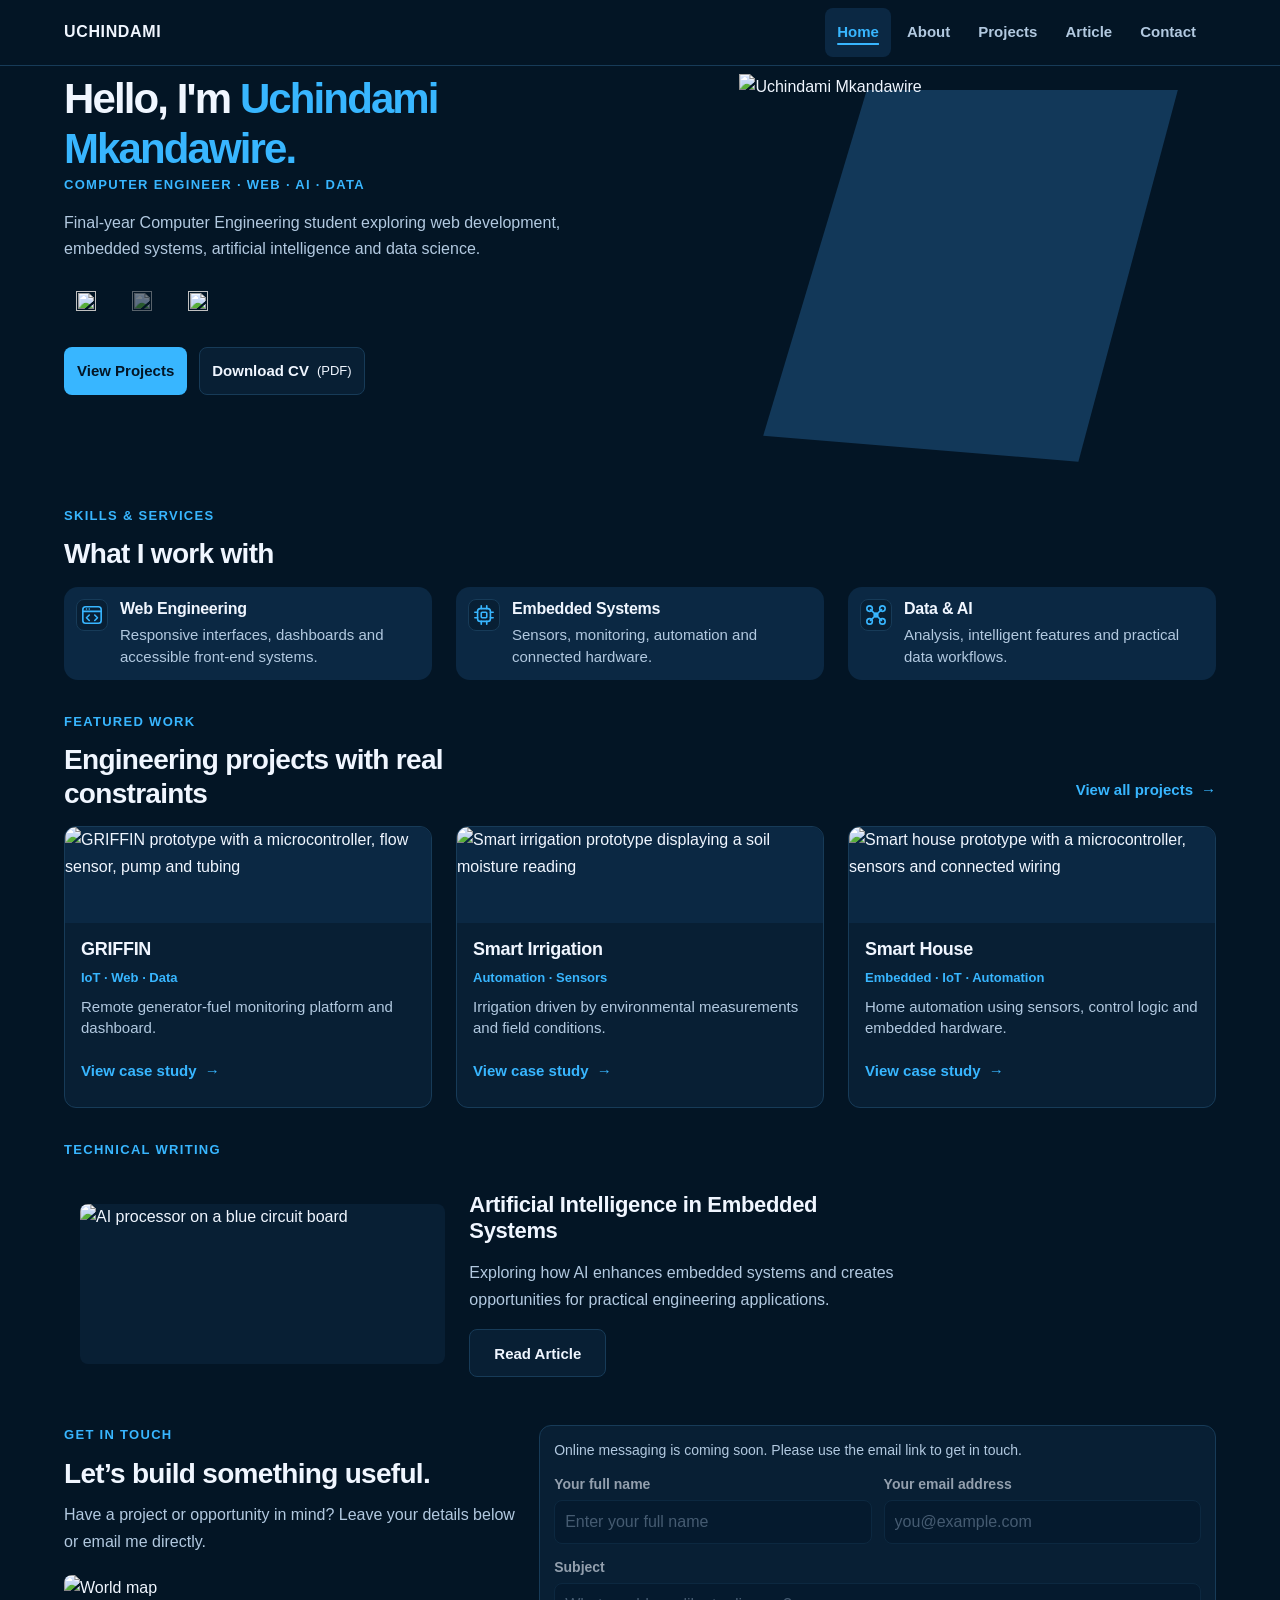
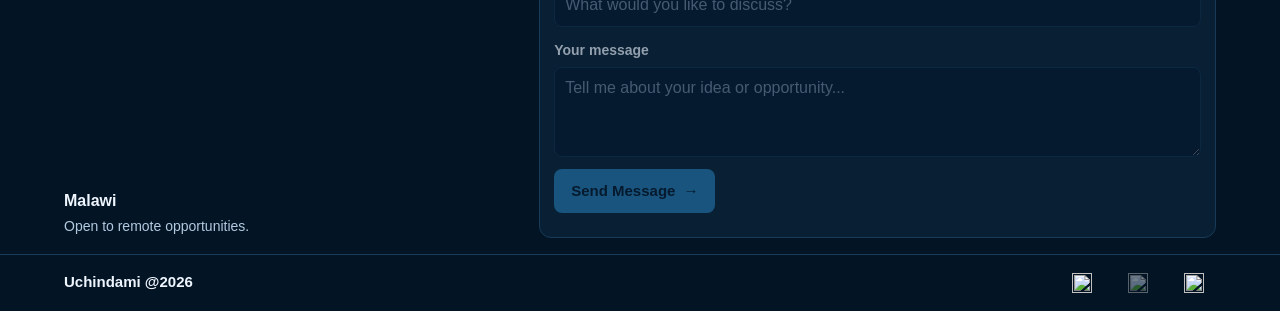
==== commit 5a35f7de: "converted images to webP using google encoder WebP and hence improved the performance from 74 to 97" ====
--- a/index.html
+++ b/index.html
@@ -137,10 +137,10 @@
           <!-- Portrait with the room background removed. -->
           <img
             class="hero-image"
-            src="assets/images/uchindami-portrait-clean.png"
+            src="assets/images/uchindami-portrait-clean.webp"
             alt="Uchindami Mkandawire"
-            width="600"
-            height="440"
+            width="811"
+            height="1080"
             fetchpriority="high"
           >
         </div>
@@ -223,9 +223,9 @@
 
         <div class="projects-grid">
           <article class="project-card">
-            <img class="project-image" src="assets/images/griffin.iws.jpg"
+            <img class="project-image" src="assets/images/griffin-iws.webp"
               alt="GRIFFIN prototype with a microcontroller, flow sensor, pump and tubing"
-              width="1920" height="2560" loading="lazy">
+              width="800" height="1067" loading="lazy">
             <div class="project-content">
               <h3>GRIFFIN</h3>
               <p class="project-tags">IoT · Web · Data</p>
@@ -242,8 +242,8 @@
           </article>
 
           <article class="project-card">
-            <img class="project-image" src="assets/images/irrigation.jpg"
-              alt="Smart irrigation prototype displaying a soil moisture reading" width="1020" height="768" loading="lazy">
+            <img class="project-image" src="assets/images/irrigation.webp"
+              alt="Smart irrigation prototype displaying a soil moisture reading" width="800" height="602" loading="lazy">
             <div class="project-content">
               <h3>Smart Irrigation</h3>
               <p class="project-tags">Automation · Sensors</p>
@@ -261,8 +261,8 @@
           </article>
 
           <article class="project-card">
-            <img class="project-image" src="assets/images/smart%20house%20y.jpg"
-              alt="Smart house prototype with a microcontroller, sensors and connected wiring" width="1920" height="2560" loading="lazy">
+            <img class="project-image" src="assets/images/smart-house-y.webp"
+              alt="Smart house prototype with a microcontroller, sensors and connected wiring" width="800" height="1067" loading="lazy">
             <div class="project-content">
               <h3>Smart House</h3>
               <p class="project-tags">Embedded · IoT · Automation</p>
@@ -292,7 +292,7 @@
         <article class="article-preview">
           <img
             class="article-image"
-            src="assets/images/ai.jpg"
+            src="assets/images/ai.webp"
             alt="AI processor on a blue circuit board"
             width="764"
             height="401"
@@ -327,7 +327,7 @@
           <p>Have a project or opportunity in mind? Leave your details below or email me directly.</p>
         </header>
         <figure class="contact-location">
-          <img src="assets/images/world.png" alt="World map" width="595" height="268" loading="lazy">
+          <img src="assets/images/world.webp" alt="World map" width="595" height="268" loading="lazy">
           <figcaption><strong>Malawi</strong><span>Open to remote opportunities.</span></figcaption>
         </figure>
         </div>
--- a/style.css
+++ b/style.css
@@ -2468,7 +2468,12 @@
 .contact-intro > p:not(.eyebrow) { max-width: 65ch; }
 .contact-location strong { display: block; color: var(--color-text); }
 .contact-location { min-width: 0; width: 100%; }
-.contact-location > img { width: 100%; border-radius: 0.5rem; }
+.contact-location > img {
+  width: 100%;
+  height: auto;
+  aspect-ratio: 595 / 268;
+  border-radius: 0.5rem;
+}
 .contact-location figcaption { margin-top: 0.625rem; }
 .contact-location figcaption span { display: block; color: var(--color-text-muted); font-size: 0.875rem; }
 .contact-form-panel {
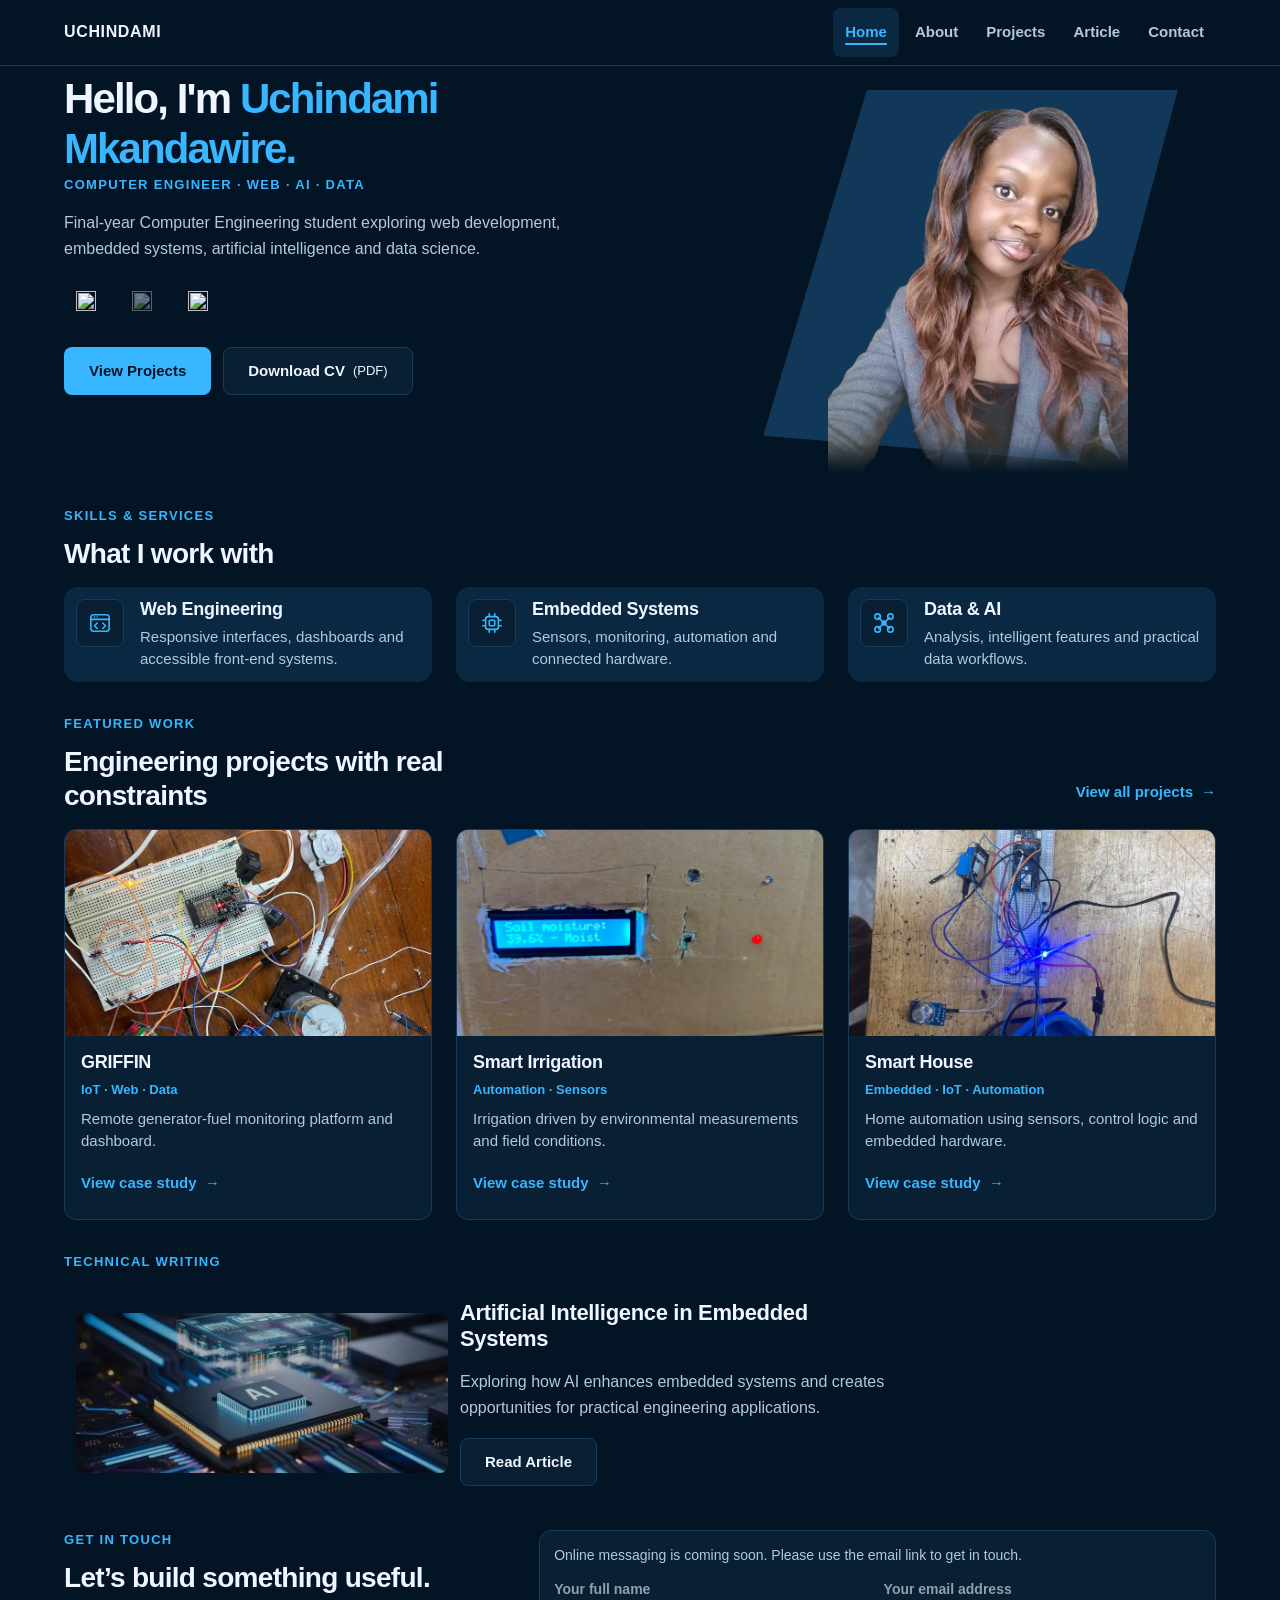
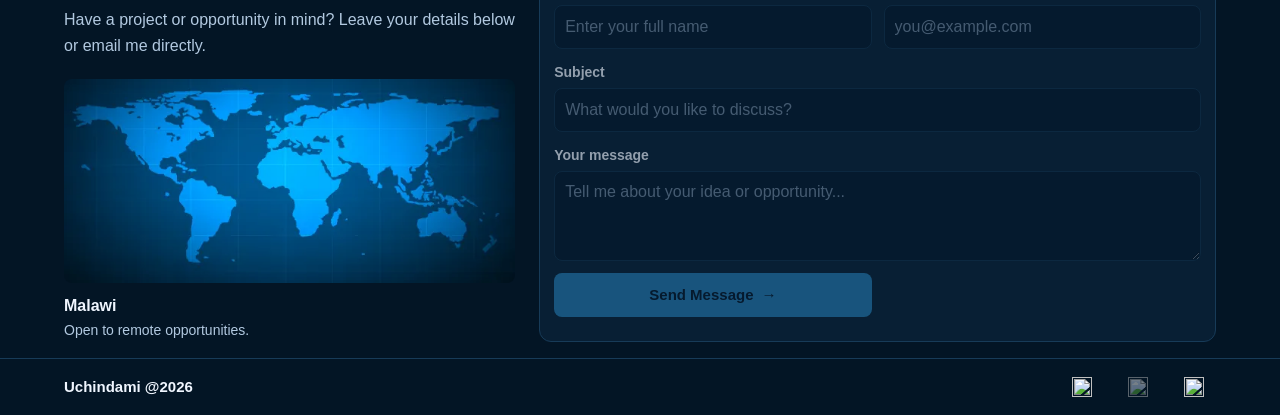
==== commit d393cdfb: "Added 4 breakpoint media queries and adjusted styling for every page" ====
--- a/index.html
+++ b/index.html
@@ -22,7 +22,7 @@
   <!-- Shared site header -->
   <header class="site-header">
     <div class="container header-inner">
-      <a class="site-logo" href="home.html" aria-label="Uchindami — Home">
+      <a class="site-logo" href="index.html" aria-label="Uchindami — Home">
         UCHINDAMI
       </a>
 
@@ -39,7 +39,7 @@
 
       <nav id="primary-navigation" class="site-nav" aria-label="Main navigation">
         <ul class="nav-list">
-          <li><a href="home.html" aria-current="page">Home</a></li>
+          <li><a href="index.html" aria-current="page">Home</a></li>
           <li><a href="about.html">About</a></li>
           <li><a href="projects.html">Projects</a></li>
           <li><a href="article.html">Article</a></li>
--- a/style.css
+++ b/style.css
@@ -1,7 +1,5 @@
 /* Portfolio styles. Only theme colours use variables. */
-/* Layout breakpoints: 768px, 1024px, 1200px.
-   Existing 360px/400px compact-screen sizing is retained until the sizing review.
-   Exclusive upper bounds avoid overlap or gaps at fractional viewport widths. */
+/* Mobile-first layout breakpoints: 550px, 768px, 1024px and 1200px. */
 
 /* Theme colours */
 
@@ -646,183 +644,6 @@
   font-size: 0.9375rem;
 }
 
-/* Larger phones: same arrangement, slightly larger type and images. */
-@media (min-width: 400px) {
-  h1 { font-size: 2rem; }
-
-  .project-content,
-  .article-preview,
-  .contact-panel {
-    padding: 1rem;
-  }
-}
-
-/* Tablets: use the desktop composition with compact spacing. */
-@media (min-width: 768px) {
-  h1 { font-size: 2.5rem; }
-  h2 { font-size: 1.625rem; }
-
-  .container {
-    width: calc(100% - 4rem);
-  max-width: 72rem;
-  }
-
-  .header-inner {
-    flex-wrap: nowrap;
-    gap: 0.5rem;
-    padding-inline: 0;
-  }
-
-  .site-logo {
-    flex-shrink: 0;
-    font-size: 1rem;
-  }
-
-  .menu-toggle {
-    display: none;
-  }
-
-  .theme-toggle {
-    flex-shrink: 0;
-  }
-
-  .site-nav {
-    order: initial;
-    width: auto;
-    margin-left: auto;
-  }
-
-  .menu-toggle:not([hidden])[aria-expanded="false"] ~ .site-nav {
-    display: block;
-  }
-
-  .nav-list {
-    padding-top: 0;
-    border-top: 0;
-  }
-
-  .hero-layout {
-    grid-template-columns: minmax(0, 1.35fr) minmax(0, 1fr);
-    align-items: center;
-    gap: 1.5rem;
-    padding-block: 0;
-    border: 0;
-    border-radius: 0;
-    background: transparent;
-  }
-
-  .hero-actions .button {
-    flex: 0 1 auto;
-    padding-inline: 0.75rem;
-  }
-
-  .skills-grid,
-  .projects-grid {
-    grid-template-columns: repeat(3, minmax(0, 1fr));
-    gap: 1rem;
-  }
-
-  .skill-card {
-    gap: 0.5rem;
-  }
-
-  .skill-icon {
-    width: 2rem;
-    height: 2rem;
-    font-size: 1rem;
-  }
-
-  .skill-content h3 {
-    font-size: 1rem;
-  }
-
-  .project-card {
-    display: flex;
-    flex-direction: column;
-  }
-
-  .project-image {
-    height: auto;
-    min-height: 0;
-    aspect-ratio: 16 / 9;
-  }
-
-  .section-heading-row {
-    flex-direction: row;
-    align-items: flex-end;
-    justify-content: space-between;
-    gap: 1rem;
-  }
-
-  .section-heading-row > .text-link {
-    flex-shrink: 0;
-  }
-
-  .article-preview {
-    grid-template-columns: minmax(0, 1fr) minmax(0, 2fr);
-    align-items: center;
-    gap: 1.5rem;
-  }
-
-  .article-image {
-    height: 10rem;
-    min-height: 0;
-  }
-}
-
-/* Wide desktops: retain the arrangement without oversized content. */
-@media (min-width: 1200px) {
-  h1 { font-size: 2.625rem; }
-  h2 { font-size: 1.75rem; }
-  .hero-image { height: 25rem; }
-
-  .container {
-    width: calc(100% - 6rem);
-  max-width: 72rem;
-  }
-
-  .header-inner {
-    gap: 1rem;
-    padding-inline: 0;
-  }
-
-  .nav-list a {
-    padding-inline: 0.75rem;
-    font-size: 0.9375rem;
-  }
-
-  .hero-layout {
-    gap: 2rem;
-  }
-
-  .skills-grid,
-  .projects-grid {
-    gap: 1.5rem;
-  }
-
-  .skill-card {
-    gap: 0.75rem;
-  }
-
-  .article-content h3 {
-    font-size: 1.375rem;
-  }
-}
-
-/* Reduced-motion preferences */
-
-@media (prefers-reduced-motion: reduce) {
-  html {
-    scroll-behavior: auto;
-  }
-
-  *,
-  *::before,
-  *::after {
-    animation: none !important;
-    transition: none !important;
-  }
-}
 /* Social icons shared by the introduction and footer. */
 .social-links {
   display: flex;
@@ -1049,36 +870,8 @@
   letter-spacing: -0.03em;
 }
 
-@media (min-width: 768px) {
-  .about-hero-visual {
-    position: relative;
-    align-self: stretch;
-    min-height: 0;
-  }
-
-  .about-portrait {
-    position: absolute;
-    inset: 0;
-    height: 100%;
-    max-height: none;
-  }
-
-  .about-stats {
-    align-self: stretch;
-    align-content: space-between;
-  }
-
-  .about-hero-content {
-    align-self: stretch;
-    display: flex;
-    flex-direction: column;
-  }
-
-  .about-hero-content .hero-actions {
-    margin-top: auto;
-    padding-top: 12px;
-  }
-}
+
+
 
 /* Section headings */
 
@@ -1263,29 +1056,18 @@
   font-weight: 600;
 }
 
-@media (hover: hover) and (pointer: fine) {
-  .page-about .technology-grid > .technology-card:hover {
-    transform: translateY(-4px);
-    border-color: rgba(127, 145, 170, 0.5);
-    box-shadow: 0 6px 16px rgb(11 23 51 / 7%);
-  }
-
-  .technology-card:hover .technology-icon {
-    background: rgba(127, 145, 170, 0.18);
-  }
-}
-
-@media (prefers-reduced-motion: reduce) {
-  .page-about .technology-grid > .technology-card:hover {
-    transform: none;
-  }
-}
-
-@media (min-width: 768px) and (width < 1024px) {
-  .technology-grid {
-    grid-auto-columns: calc((100% - 16px) / 2);
-  }
-}
+.page-about .technology-grid > .technology-card:hover {
+  transform: translateY(-4px);
+  border-color: rgba(127, 145, 170, 0.5);
+  box-shadow: 0 6px 16px rgb(11 23 51 / 7%);
+}
+
+.technology-card:hover .technology-icon {
+  background: rgba(127, 145, 170, 0.18);
+}
+
+
+
 
 /* Beyond tech */
 
@@ -1353,143 +1135,16 @@
 
 /* Tablet and smaller desktop */
 
-@media (width < 1024px) {
-  .about-hero-layout {
-    grid-template-columns: minmax(0, 1.3fr) minmax(0, 1.15fr) 120px;
-    gap: 16px;
-  }
-
-  .about-stats {
-    grid-template-columns: minmax(0, 1fr);
-    padding: 4px 10px;
-  }
-
-  .stat-item {
-    padding: 12px 0;
-  }
-
-  .stat-item + .stat-item {
-    border-top: 1px solid rgba(127, 145, 170, 0.24);
-  }
-
-
-  .approach-grid,
-  .traits-grid {
-    gap: 16px;
-  }
-
-}
+
+
 
 /* Mobile */
 
-@media (width < 768px) {
-  .about-hero-layout {
-    grid-template-columns: minmax(0, 1fr) 110px;
-    gap: 16px;
-  }
-
-  .about-hero-content {
-    grid-column: 1 / -1;
-  }
-
-  .about-hero-content h1 {
-    max-width: 24ch;
-    font-size: clamp(1.75rem, 6vw, 2rem);
-  }
-
-  .about-hero-content .hero-description {
-    max-width: none;
-  }
-
-  .about-hero-content .hero-actions {
-    display: grid;
-    grid-template-columns: repeat(2, minmax(0, 1fr));
-    gap: 12px;
-    margin-top: 12px;
-  }
-
-  .about-hero-content .hero-actions .button {
-    display: flex;
-    align-items: center;
-    justify-content: center;
-    flex-wrap: wrap;
-    gap: 6px;
-    min-width: 0;
-    padding: 8px 12px;
-    text-align: center;
-    white-space: normal;
-  }
-
-  .about-hero-visual {
-    min-height: 240px;
-  }
-
-  .about-portrait {
-    width: 100%;
-    max-height: 280px;
-  }
-
-  .about-stats {
-    grid-column: auto;
-    grid-template-columns: minmax(0, 1fr);
-  }
-
-  .stat-item {
-    padding: 12px 0;
-  }
-
-  .stat-item + .stat-item {
-    border-left: 0;
-  }
-
-  .stat-item:nth-child(even) {
-    border-left: 0;
-  }
-
-  .stat-item:nth-child(n + 3) {
-    border-top: 1px solid rgba(127, 145, 170, 0.24);
-  }
-
-  .page-about .section-heading-row {
-    align-items: flex-start;
-  }
-
-  .approach-grid,
-  .traits-grid {
-    grid-template-columns: minmax(0, 1fr);
-    gap: 14px;
-  }
-
-
-  .approach-icon {
-    width: 44px;
-    height: 44px;
-  }
-
-  .technology-grid {
-    grid-auto-columns: 100%;
-    gap: 16px;
-  }
-
-
-
-  .page-about .footer-inner {
-    align-items: flex-start;
-  }
-
-}
-
-@media (max-width: 360px) {
-  .about-hero-content .hero-actions {
-    grid-template-columns: minmax(0, 1fr);
-  }
-
-
-  .page-about .technology-grid > .technology-card,
-.page-about .technology-grid > .skill-card {
-    padding: 14px;
-  }
-}
+
+
+
+
+
 
 /* PROJECTS PAGE */
 
@@ -1497,6 +1152,17 @@
   --projects-surface: rgba(127, 145, 170, 0.08);
   --projects-border: rgba(127, 145, 170, 0.24);
   --projects-active: rgba(127, 145, 170, 0.2);
+
+  display: flex;
+  flex-direction: column;
+  min-height: 100vh;
+  min-height: 100svh;
+}
+
+.page-projects > main {
+  display: flex;
+  flex: 1;
+  flex-direction: column;
 }
 
 /* Introduction */
@@ -1528,8 +1194,10 @@
 
 .page-projects .projects-hero-visual {
   display: flex;
+  order: -1;
   align-items: center;
   justify-content: center;
+  width: 100%;
   overflow: hidden;
   aspect-ratio: 2 / 1;
   border: 1px solid var(--projects-border);
@@ -1706,6 +1374,11 @@
   margin-bottom: 12px;
 }
 
+.page-projects .contact-cta {
+  margin-top: auto;
+  padding-bottom: 0;
+}
+
 /* Footer additions */
 
 .page-projects .footer-inner {
@@ -1721,162 +1394,10 @@
   margin: 0;
 }
 
-/* Hover states */
-
-@media (hover: hover) {
-  .page-projects .filter-button:not(:disabled):hover {
-    border-color: currentColor;
-    background: var(--projects-active);
-  }
-}
-
-/* Tablet */
-
-@media (width < 1024px) {
-  .page-projects .hero-layout {
-    gap: 28px;
-  }
-
-  .project-filters {
-    gap: 10px;
-  }
-
-  .page-projects .filter-button {
-    padding: 12px 16px;
-  }
-
-  .page-projects .projects-grid {
-    grid-auto-columns: calc((100% - 16px) / 2);
-    gap: 16px;
-  }
-
-  .page-projects .project-content {
-    padding: 14px;
-  }
-
-}
-
-/* Mobile project cards */
-
-@media (width < 768px) {
-  .page-projects .hero-layout {
-    grid-template-columns: minmax(0, 1fr);
-  }
-
-  .projects-hero h1 {
-    max-width: 22ch;
-    font-size: clamp(1.75rem, 7vw, 2.5rem);
-  }
-
-  .projects-hero .hero-description {
-    max-width: none;
-  }
-
-  .page-projects .projects-hero-visual {
-    display: none;
-  }
-
-  .project-filters {
-    gap: 8px;
-    margin-top: 24px;
-  }
-
-  .page-projects .filter-button {
-    flex: 1 1 auto;
-    padding: 12px 10px;
-    font-size: 0.75rem;
-  }
-
-  .page-projects .projects-grid {
-    grid-auto-columns: 100%;
-    gap: 16px;
-  }
-
-  .page-projects .project-card {
-    display: flex;
-    flex-direction: column;
-    align-items: stretch;
-    gap: 0;
-    padding: 0;
-  }
-
-  .page-projects .project-image {
-    width: 100%;
-    height: 6rem;
-    min-height: 0;
-    aspect-ratio: auto;
-    border-radius: 0;
-    object-fit: cover;
-  }
-
-  .page-projects .project-content {
-    gap: 8px;
-    padding: 14px;
-  }
-
-  .page-projects .project-tags {
-    font-size: 0.6875rem;
-    letter-spacing: 0.025em;
-  }
-
-  .page-projects .project-content h3 {
-    font-size: 1.0625rem;
-  }
-
-  .page-projects .project-content > p:not(.project-tags) {
-    font-size: 0.8125rem;
-    line-height: 1.6;
-  }
-
-  .page-projects .project-content > .text-link {
-    gap: 6px;
-    font-size: 0.75rem;
-  }
-
-  .page-projects .contact-panel {
-    flex-direction: column;
-    align-items: stretch;
-    gap: 20px;
-  }
-
-  .page-projects .contact-panel > .button {
-    display: flex;
-    align-items: center;
-    justify-content: center;
-    min-height: 44px;
-    text-align: center;
-  }
-
-  .page-projects .footer-inner {
-    align-items: flex-start;
-  }
-
-}
-
-/* Narrow screens */
-
-@media (max-width: 360px) {
-  .project-filters {
-    display: grid;
-    grid-template-columns: repeat(2, minmax(0, 1fr));
-  }
-
-  .page-projects .project-card {
-    grid-template-columns: minmax(0, 1fr);
-  }
-
-  .page-projects .project-image {
-    height: 6rem;
-    min-height: 0;
-    aspect-ratio: auto;
-  }
-
-  .page-projects .project-content {
-    padding: 12px;
-  }
-}
-
-/* Reduced motion */
+.page-projects .filter-button:not(:disabled):hover {
+  border-color: currentColor;
+  background: var(--projects-active);
+}
 
 /* GITHUB REPOSITORIES */
 
@@ -1936,17 +1457,11 @@
   opacity: 0.65;
 }
 
-@media (min-width: 768px) {
-  .github-grid {
-    grid-template-columns: repeat(2, minmax(0, 1fr));
-  }
-}
-
-@media (min-width: 1024px) {
-  .github-grid {
-    grid-template-columns: repeat(3, minmax(0, 1fr));
-  }
-}
+
+
+
+
+
 
 /* Compact category options in a single row. */
 .page-projects .project-filters {
@@ -2073,23 +1588,8 @@
   clip-path: polygon(24% 0, 100% 0, 76% 100%, 0 100%);
 }
 
-@media (min-width: 1024px) {
-  .page-article .article-hero-visual {
-    align-self: stretch;
-  }
-
-  .page-article .article-hero-image-frame {
-    position: relative;
-    align-self: stretch;
-    min-width: 0;
-  }
-
-  .page-article .article-hero-image {
-    position: absolute;
-    inset: 0;
-    height: 100%;
-  }
-}
+
+
 
 .page-article .article-visual-caption {
   color: var(--color-text);
@@ -2297,158 +1797,13 @@
 
 /* Tablet */
 
-@media (width < 1024px) {
-  .page-article .article-hero-layout {
-    grid-template-columns: minmax(0, 1.1fr) minmax(0, 1fr);
-    gap: 24px;
-  }
-
-  .page-article .article-hero-visual {
-    grid-template-columns: minmax(0, 1fr);
-  }
-
-  .page-article .article-hero-image {
-    height: 240px;
-  }
-
-  .page-article .article-visual-caption {
-    justify-self: end;
-    margin-top: -18px;
-    font-size: 1rem;
-  }
-
-  .page-article .article-layout {
-    grid-template-columns: 200px minmax(0, 1fr);
-    gap: 24px;
-  }
-
-}
+
+
 
 /* Mobile */
 
-@media (width < 768px) {
-  .page-article .article-hero {
-    padding-block: 0.5rem 12px;
-  }
-
-  .page-article .article-hero-layout {
-    grid-template-columns: minmax(0, 1fr);
-    gap: 24px;
-  }
-
-  .page-article .article-hero .eyebrow {
-    margin-bottom: 10px;
-    font-size: 0.75rem;
-  }
-
-  .page-article #article-title {
-    font-size: clamp(1.65rem, 6.5vw, 2.25rem);
-    line-height: 1.12;
-  }
-
-  .page-article .article-summary {
-    margin-top: 16px;
-    font-size: 0.95rem;
-    line-height: 1.6;
-  }
-
-  .page-article .article-meta {
-    gap: 14px 24px;
-    margin-top: 22px;
-  }
-
-  .page-article .article-meta li {
-    gap: 8px;
-    font-size: 0.8rem;
-  }
-
-  .page-article .article-meta li:nth-child(2) {
-    order: 3;
-    flex-basis: 100%;
-  }
-
-  .page-article .article-meta svg {
-    width: 20px;
-    height: 20px;
-  }
-
-  .page-article .article-hero-visual {
-    grid-template-columns: minmax(0, 1fr) 100px;
-    gap: 10px;
-    padding: 10px;
-    background: var(--color-surface);
-    border: 1px solid var(--color-border);
-    border-radius: 10px;
-  }
-
-  .page-article .article-hero-image {
-    height: clamp(150px, 43vw, 220px);
-    border-radius: 8px;
-    clip-path: polygon(20% 0, 100% 0, 80% 100%, 0 100%);
-  }
-
-  .page-article .article-visual-caption {
-    justify-self: start;
-    margin: 0;
-    font-size: 1rem;
-  }
-
-  .page-article .article-layout {
-    grid-template-columns: minmax(0, 1fr);
-    gap: 26px;
-    padding-block: 16px 36px;
-  }
-
-  .page-article .article-sidebar {
-    position: static;
-  }
-
-  .page-article .article-toc {
-    border-color: var(--color-primary);
-    border-radius: 8px;
-  }
-
-  .page-article .article-toc summary {
-    min-height: 48px;
-    padding: 13px 16px;
-    font-size: 0.9rem;
-  }
-
-  .page-article .article-toc-list {
-    padding: 8px 16px 18px;
-  }
-
-  .page-article .article-toc-list a {
-    padding-block: 3px;
-  }
-
-  .page-article .article-toc-list li::before {
-    top: 8px;
-  }
-
-  .page-article .article-toc-list li:not(:last-child)::after {
-    top: 21px;
-    bottom: -8px;
-  }
-
-  .page-article .article-section {
-    margin-bottom: 28px;
-    scroll-margin-top: 84px;
-  }
-
-  .page-article .article-section h2 {
-    gap: 10px;
-    margin-bottom: 12px;
-    font-size: 1.25rem;
-    line-height: 1.35;
-  }
-
-  .page-article .article-section p {
-    font-size: 0.95rem;
-    line-height: 1.75;
-  }
-
-}
+
+
 
 /* Home contact section: mobile first. */
 .home-contact { scroll-margin-top: 5rem; }
@@ -2515,35 +1870,14 @@
 .contact-form .button { min-height: 44px; padding: 0.5rem 1rem; }
 .contact-form :disabled { cursor: not-allowed; opacity: 0.6; }
 
-@media (min-width: 768px) {
-  .home-contact-layout {
-    grid-template-columns: minmax(0, 2fr) minmax(0, 3fr);
-    grid-template-areas: "overview form";
-    row-gap: 1rem;
-    align-items: stretch;
-  }
-  .contact-overview {
-    display: flex;
-    flex-direction: column;
-    justify-content: space-between;
-  }
-  .contact-form .button { justify-self: start; }
-}
-
-@media (min-width: 1024px) {
-  .home-contact-layout {
-    grid-template-columns: minmax(0, 2fr) minmax(0, 3fr);
-    grid-template-areas: "overview form";
-    gap: 1.25rem;
-  }
-  .contact-form-fields { grid-template-columns: repeat(2, minmax(0, 1fr)); }
-  .contact-form-fields > .form-group { grid-column: 1 / -1; }
-  .contact-form-fields > .form-group:nth-of-type(-n + 2) { grid-column: auto; }
-}
-
-@media (min-width: 1200px) {
-  .home-contact-layout { gap: 1.5rem; }
-}
+
+
+
+
+
+
+
+
 /* 404 PAGE */
 
 .page-404 {
@@ -2645,27 +1979,8 @@
 
 /* Mobile */
 
-@media (width < 768px) {
-  .page-404 .error-section {
-    padding-block: 48px;
-  }
-
-  .page-404 .error-actions {
-    flex-direction: column;
-    width: 100%;
-    max-width: 360px;
-    gap: 12px;
-  }
-
-  .page-404 .error-actions .button {
-    width: 100%;
-    min-width: 0;
-  }
-
-  .page-404 .footer-inner {
-    align-items: flex-start;
-  }
-}
+
+
 
 /* SHARED THEME OVERRIDES — intentionally after page styles */
 
@@ -2791,24 +2106,20 @@
   outline-offset: 4px;
 }
 
-/* Hover states */
-
-@media (hover: hover) {
-  :root[data-theme="light"] .nav-list a:hover,
-  :root[data-theme="light"] .text-link:hover {
-    color: var(--color-primary-hover);
-  }
-
-  :root[data-theme="light"] .button-primary:hover {
-    background: var(--color-primary-hover);
-    border-color: var(--color-primary-hover);
-  }
-
-  :root[data-theme="light"] .button-secondary:hover,
-  :root[data-theme="light"] .menu-toggle:hover,
-  :root[data-theme="light"] .theme-toggle:hover {
-    background: var(--color-surface-muted);
-  }
+:root[data-theme="light"] .nav-list a:hover,
+:root[data-theme="light"] .text-link:hover {
+  color: var(--color-primary-hover);
+}
+
+:root[data-theme="light"] .button-primary:hover {
+  background: var(--color-primary-hover);
+  border-color: var(--color-primary-hover);
+}
+
+:root[data-theme="light"] .button-secondary:hover,
+:root[data-theme="light"] .menu-toggle:hover,
+:root[data-theme="light"] .theme-toggle:hover {
+  background: var(--color-surface-muted);
 }
 
 /* Sun / moon theme toggle */
@@ -2887,3 +2198,688 @@
   outline: 2px solid var(--color-focus);
   outline-offset: 4px;
 }
+
+/* ================================================================
+   MOBILE-FIRST RESPONSIVE LAYOUT
+   Base: below 550px
+   Breakpoints: 550px, 768px, 1024px and 1200px
+   ================================================================ */
+
+/* Base layout: narrow phones */
+
+.article-preview {
+  grid-template-columns: minmax(0, 1fr);
+}
+
+.article-image {
+  height: 10rem;
+  min-height: 0;
+}
+
+.about-hero-layout {
+  grid-template-columns: minmax(0, 1fr);
+  gap: 16px;
+}
+
+.about-hero-content {
+  grid-column: 1;
+}
+
+.about-hero-content h1 {
+  max-width: 24ch;
+  font-size: clamp(1.75rem, 8vw, 2rem);
+}
+
+.about-hero-content .hero-description {
+  max-width: none;
+}
+
+.about-hero-content .hero-actions {
+  display: grid;
+  grid-template-columns: minmax(0, 1fr);
+}
+
+.about-hero-content .hero-actions .button {
+  width: 100%;
+  white-space: normal;
+}
+
+.about-hero-visual {
+  min-height: 240px;
+}
+
+.about-portrait {
+  max-height: 280px;
+}
+
+.about-stats {
+  grid-template-columns: minmax(0, 1fr);
+}
+
+.stat-item + .stat-item,
+.stat-item:nth-child(even),
+.stat-item:nth-child(n + 3) {
+  border-top: 1px solid rgba(127, 145, 170, 0.24);
+  border-left: 0;
+}
+
+.page-about .section-heading-row,
+.page-about .footer-inner {
+  align-items: flex-start;
+}
+
+.approach-grid,
+.traits-grid {
+  grid-template-columns: minmax(0, 1fr);
+  gap: 14px;
+}
+
+.technology-grid {
+  grid-auto-columns: 100%;
+}
+
+.page-about .technology-grid > .technology-card,
+.page-about .technology-grid > .skill-card {
+  padding: 14px;
+}
+
+.page-projects .hero-layout {
+  grid-template-columns: minmax(0, 1fr);
+  gap: 24px;
+}
+
+.projects-hero h1 {
+  max-width: 22ch;
+  font-size: clamp(1.75rem, 8vw, 2.25rem);
+}
+
+.projects-hero .hero-description {
+  max-width: none;
+}
+
+.page-projects .projects-grid {
+  grid-auto-columns: 100%;
+  gap: 16px;
+}
+
+.page-projects .project-card {
+  display: flex;
+  flex-direction: column;
+  align-items: stretch;
+  gap: 0;
+  padding: 0;
+}
+
+.page-projects .project-image {
+  width: 100%;
+  height: 8rem;
+  min-height: 0;
+  aspect-ratio: auto;
+  border-radius: 0;
+  object-fit: cover;
+}
+
+.page-projects .contact-panel {
+  flex-direction: column;
+  align-items: stretch;
+  gap: 20px;
+}
+
+.page-projects .contact-panel > .button {
+  width: 100%;
+}
+
+.page-projects .footer-inner {
+  align-items: flex-start;
+}
+
+.page-article .article-hero-layout {
+  grid-template-columns: minmax(0, 1fr);
+  gap: 24px;
+}
+
+.page-article .article-hero .eyebrow {
+  margin-bottom: 10px;
+  font-size: 0.75rem;
+}
+
+.page-article #article-title {
+  font-size: clamp(1.65rem, 7vw, 2.25rem);
+  line-height: 1.12;
+}
+
+.page-article .article-summary {
+  margin-top: 16px;
+  font-size: 0.95rem;
+}
+
+.page-article .article-meta {
+  gap: 14px 24px;
+  margin-top: 22px;
+}
+
+.page-article .article-meta li {
+  gap: 8px;
+  font-size: 0.8rem;
+}
+
+.page-article .article-meta li:nth-child(2) {
+  order: 3;
+  flex-basis: 100%;
+}
+
+.page-article .article-hero-visual {
+  grid-template-columns: minmax(0, 1fr) 100px;
+  gap: 10px;
+  padding: 10px;
+  background: var(--color-surface);
+  border: 1px solid var(--color-border);
+  border-radius: 10px;
+}
+
+.page-article .article-hero-image {
+  height: clamp(150px, 43vw, 220px);
+  border-radius: 8px;
+  clip-path: polygon(20% 0, 100% 0, 80% 100%, 0 100%);
+}
+
+.page-article .article-visual-caption {
+  justify-self: start;
+  margin: 0;
+  font-size: 1rem;
+}
+
+.page-article .article-layout {
+  grid-template-columns: minmax(0, 1fr);
+  gap: 26px;
+  padding-block: 16px 36px;
+}
+
+.page-article .article-sidebar {
+  position: static;
+}
+
+.page-article .article-toc {
+  border-color: var(--color-primary);
+  border-radius: 8px;
+}
+
+.page-article .article-section {
+  margin-bottom: 28px;
+  scroll-margin-top: 84px;
+}
+
+.page-article .article-section h2 {
+  gap: 10px;
+  font-size: 1.25rem;
+}
+
+.page-article .article-section p {
+  font-size: 0.95rem;
+  line-height: 1.75;
+}
+
+.page-404 .error-section {
+  padding-block: 48px;
+}
+
+.page-404 .error-actions {
+  flex-direction: column;
+  width: 100%;
+  max-width: 360px;
+  gap: 12px;
+}
+
+.page-404 .error-actions .button {
+  width: 100%;
+  min-width: 0;
+}
+
+.page-404 .footer-inner {
+  align-items: flex-start;
+}
+
+/* Large phones: horizontal media cards and two-card scrollers. */
+
+@media (min-width: 550px) {
+  h1 {
+    font-size: 2rem;
+  }
+
+  .page-home .featured-projects .project-card {
+    display: grid;
+    grid-template-columns: minmax(10rem, 0.45fr) minmax(0, 1fr);
+  }
+
+  .page-home .featured-projects .project-image {
+    height: 100%;
+    min-height: 12rem;
+  }
+
+  .approach-card,
+  .trait-card {
+    display: grid;
+    grid-template-columns: minmax(10rem, 0.45fr) minmax(0, 1fr);
+    align-items: stretch;
+  }
+
+  .approach-image,
+  .trait-image {
+    height: 100%;
+    min-height: 10rem;
+  }
+
+  .approach-content,
+  .trait-content {
+    display: flex;
+    flex-direction: column;
+    justify-content: center;
+  }
+
+  .approach-content {
+    padding-right: 3.25rem;
+  }
+
+  .article-preview {
+    grid-template-columns: minmax(10rem, 0.45fr) minmax(0, 1fr);
+    align-items: stretch;
+  }
+
+  .article-image {
+    height: 100%;
+    min-height: 12rem;
+  }
+
+  .about-hero-content .hero-actions {
+    grid-template-columns: repeat(2, minmax(0, 1fr));
+  }
+
+  .technology-grid {
+    grid-auto-columns: calc((100% - 16px) / 2);
+  }
+
+  .page-projects .project-card {
+    display: grid;
+    grid-template-columns: minmax(11rem, 0.42fr) minmax(0, 1fr);
+  }
+
+  .page-projects .project-image {
+    height: 100%;
+    min-height: 13rem;
+  }
+}
+
+/* Tablets and small laptops. */
+
+@media (min-width: 768px) {
+  h1 {
+    font-size: 2.5rem;
+  }
+
+  h2 {
+    font-size: 1.625rem;
+  }
+
+  .container {
+    width: calc(100% - 4rem);
+  }
+
+  .header-inner {
+    flex-wrap: nowrap;
+    gap: 0.5rem;
+    padding-inline: 0;
+  }
+
+  .site-logo {
+    flex-shrink: 0;
+    font-size: 1rem;
+  }
+
+  .menu-toggle {
+    display: none;
+  }
+
+  .site-nav {
+    order: initial;
+    width: auto;
+    margin-left: auto;
+    overflow: visible;
+    padding: 0;
+  }
+
+  .menu-toggle:not([hidden])[aria-expanded="false"] ~ .site-nav {
+    display: block;
+  }
+
+  .nav-list {
+    padding-top: 0;
+    border-top: 0;
+  }
+
+  .hero-layout {
+    grid-template-columns: minmax(0, 1.35fr) minmax(0, 1fr);
+    align-items: center;
+    gap: 1.5rem;
+  }
+
+  .hero-actions .button {
+    flex: 0 1 auto;
+  }
+
+  .skills-grid,
+  .page-home .projects-grid {
+    grid-template-columns: repeat(3, minmax(0, 1fr));
+    gap: 1rem;
+  }
+
+  .page-home .featured-projects .project-card {
+    display: flex;
+    flex-direction: column;
+  }
+
+  .page-home .featured-projects .project-image {
+    height: auto;
+    min-height: 0;
+    aspect-ratio: 16 / 9;
+  }
+
+  .section-heading-row {
+    flex-direction: row;
+    align-items: flex-end;
+    justify-content: space-between;
+  }
+
+  .article-preview {
+    grid-template-columns: minmax(0, 1fr) minmax(0, 2fr);
+    align-items: center;
+  }
+
+  .article-image {
+    height: 10rem;
+    min-height: 0;
+  }
+
+  .about-hero-layout {
+    grid-template-columns: minmax(0, 1.3fr) minmax(0, 1.15fr) 120px;
+    align-items: center;
+  }
+
+  .about-hero-content {
+    grid-column: auto;
+    align-self: stretch;
+    display: flex;
+    flex-direction: column;
+  }
+
+  .about-hero-content .hero-actions {
+    display: flex;
+    margin-top: auto;
+    padding-top: 12px;
+  }
+
+  .about-hero-content .hero-actions .button {
+    width: auto;
+  }
+
+  .about-hero-visual {
+    position: relative;
+    align-self: stretch;
+    min-height: 0;
+  }
+
+  .about-portrait {
+    position: absolute;
+    inset: 0;
+    height: 100%;
+    max-height: none;
+  }
+
+  .about-stats {
+    align-self: stretch;
+    align-content: space-between;
+  }
+
+  .approach-grid,
+  .traits-grid {
+    grid-template-columns: repeat(3, minmax(0, 1fr));
+    gap: 16px;
+  }
+
+  .approach-card,
+  .trait-card {
+    display: flex;
+    flex-direction: column;
+  }
+
+  .approach-image,
+  .trait-image {
+    height: 6rem;
+    min-height: 0;
+  }
+
+  .approach-content {
+    padding-right: 0.75rem;
+  }
+
+  .page-projects .hero-layout {
+    grid-template-columns: minmax(0, 1fr) minmax(0, 1.1fr);
+    align-items: center;
+    gap: 28px;
+  }
+
+  .page-projects .projects-hero-visual {
+    order: 0;
+  }
+
+  .page-projects .projects-grid {
+    grid-auto-columns: calc((100% - 16px) / 2);
+  }
+
+  .page-projects .project-card {
+    display: flex;
+    flex-direction: column;
+  }
+
+  .page-projects .project-image {
+    height: 8rem;
+    min-height: 0;
+  }
+
+  .page-projects .contact-panel {
+    flex-direction: row;
+    align-items: center;
+  }
+
+  .page-projects .contact-panel > .button {
+    width: auto;
+  }
+
+  .github-grid {
+    grid-template-columns: repeat(2, minmax(0, 1fr));
+  }
+
+  .page-article .article-hero-layout {
+    grid-template-columns: minmax(0, 1.1fr) minmax(0, 1fr);
+    gap: 24px;
+  }
+
+  .page-article .article-hero-visual {
+    grid-template-columns: minmax(0, 1fr);
+    padding: 0;
+    background: transparent;
+    border: 0;
+  }
+
+  .page-article .article-hero-image {
+    height: 240px;
+    border-radius: 16px;
+    clip-path: polygon(24% 0, 100% 0, 76% 100%, 0 100%);
+  }
+
+  .page-article .article-visual-caption {
+    justify-self: end;
+    margin-top: -18px;
+  }
+
+  .page-article .article-layout {
+    grid-template-columns: 200px minmax(0, 1fr);
+    gap: 24px;
+    padding-block: 16px 48px;
+  }
+
+  .page-article .article-sidebar {
+    position: sticky;
+    top: 96px;
+  }
+
+  .page-article .article-toc {
+    border-color: var(--color-border);
+    border-radius: 10px;
+  }
+
+  .page-article .article-section p {
+    font-size: 1rem;
+    line-height: 1.7;
+  }
+
+  .home-contact-layout {
+    grid-template-columns: minmax(0, 2fr) minmax(0, 3fr);
+    grid-template-areas: "overview form";
+    align-items: stretch;
+  }
+
+  .contact-overview {
+    display: flex;
+    flex-direction: column;
+    justify-content: space-between;
+  }
+
+  .page-404 .error-actions {
+    flex-direction: row;
+    width: auto;
+    max-width: none;
+    gap: 16px;
+  }
+
+  .page-404 .error-actions .button {
+    width: auto;
+    min-width: 184px;
+  }
+
+  .page-404 .footer-inner {
+    align-items: center;
+  }
+}
+
+/* Standard desktop layouts. */
+
+@media (min-width: 1024px) {
+  .about-hero-layout {
+    grid-template-columns:
+      minmax(0, 1.4fr)
+      minmax(0, 1.2fr)
+      minmax(120px, 150px);
+    gap: clamp(20px, 3vw, 40px);
+  }
+
+  .page-projects .hero-layout {
+    gap: clamp(24px, 4vw, 64px);
+  }
+
+  .github-grid {
+    grid-template-columns: repeat(3, minmax(0, 1fr));
+  }
+
+  .page-article .article-hero-layout {
+    gap: 40px;
+  }
+
+  .page-article .article-hero-visual {
+    grid-template-columns: minmax(0, 1fr) 100px;
+    align-self: stretch;
+  }
+
+  .page-article .article-hero-image-frame {
+    position: relative;
+    align-self: stretch;
+    min-width: 0;
+  }
+
+  .page-article .article-hero-image {
+    position: absolute;
+    inset: 0;
+    height: 100%;
+  }
+
+  .page-article .article-visual-caption {
+    justify-self: start;
+    margin-top: 0;
+  }
+
+  .page-article .article-layout {
+    grid-template-columns: 230px minmax(0, 1fr);
+    gap: 32px;
+  }
+
+  .home-contact-layout {
+    gap: 1.25rem;
+  }
+
+  .contact-form-fields {
+    grid-template-columns: repeat(2, minmax(0, 1fr));
+  }
+
+  .contact-form-fields > .form-group {
+    grid-column: 1 / -1;
+  }
+
+  .contact-form-fields > .form-group:nth-of-type(-n + 2) {
+    grid-column: auto;
+  }
+}
+
+/* Wide desktops. */
+
+@media (min-width: 1200px) {
+  h1 {
+    font-size: 2.625rem;
+  }
+
+  h2 {
+    font-size: 1.75rem;
+  }
+
+  .container {
+    width: calc(100% - 6rem);
+  }
+
+  .header-inner {
+    gap: 1rem;
+  }
+
+  .nav-list a {
+    padding-inline: 0.75rem;
+    font-size: 0.9375rem;
+  }
+
+  .hero-layout {
+    gap: 2rem;
+  }
+
+  .hero-image {
+    height: 25rem;
+  }
+
+  .skills-grid,
+  .page-home .projects-grid {
+    gap: 1.5rem;
+  }
+
+  .article-content h3 {
+    font-size: 1.375rem;
+  }
+
+  .home-contact-layout {
+    gap: 1.5rem;
+  }
+}
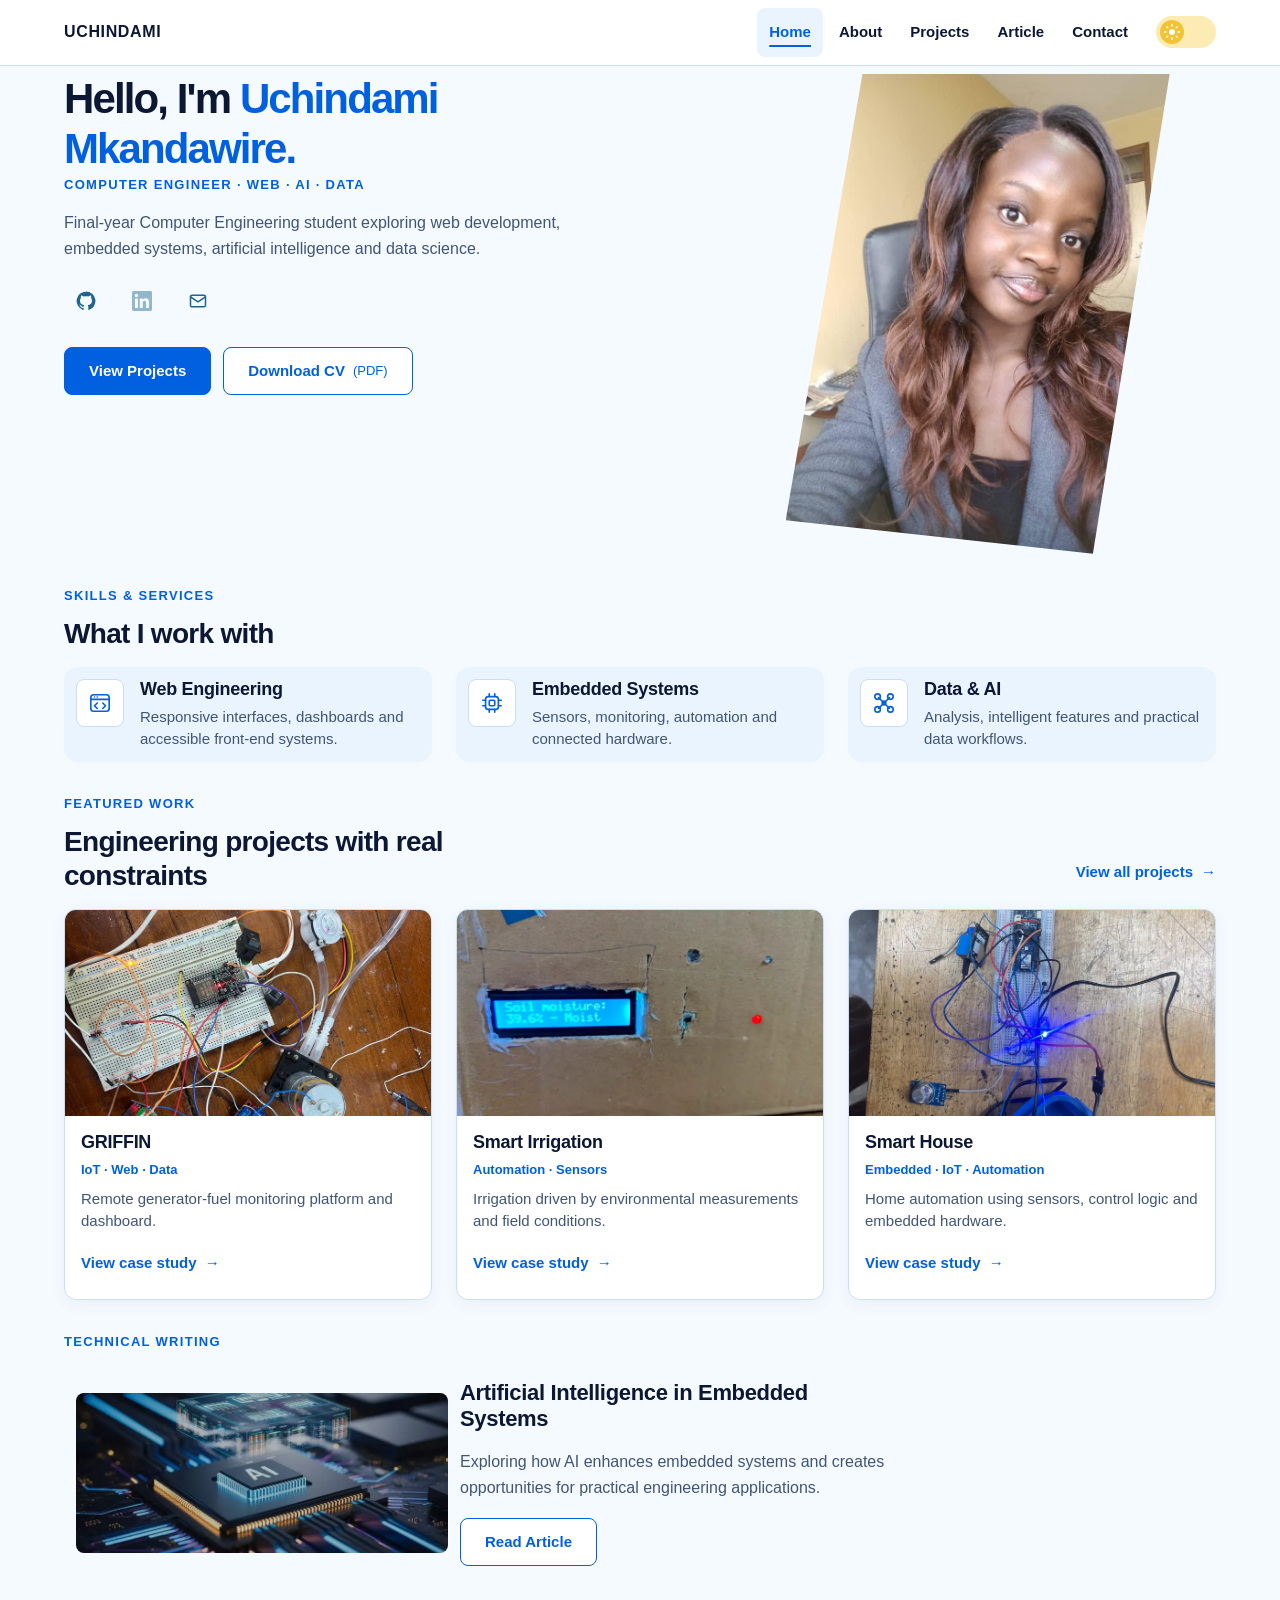
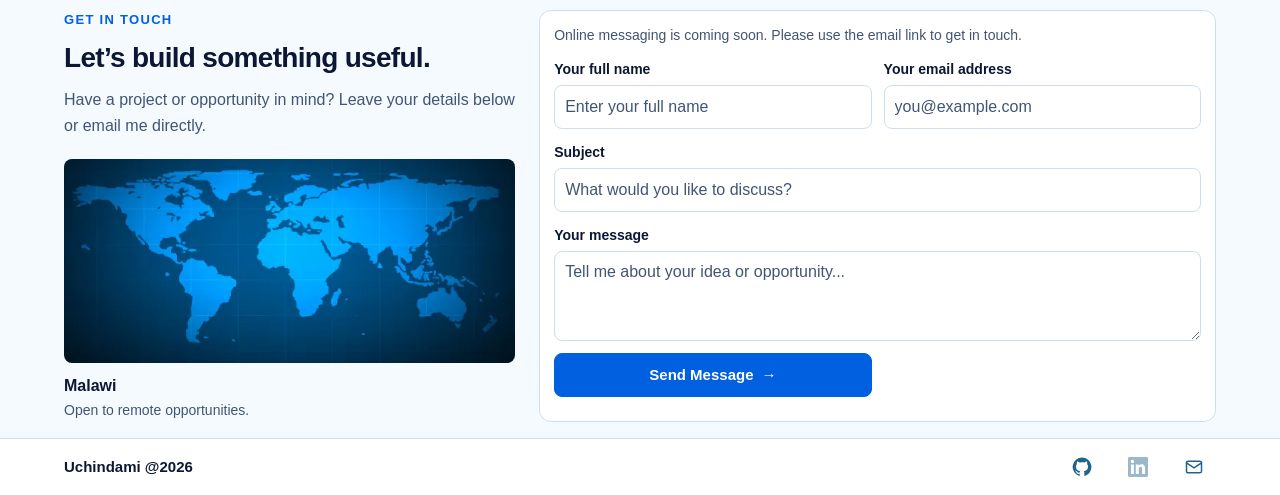
==== commit c27e688b: "made containers for home and about portrait images" ====
--- a/index.html
+++ b/index.html
@@ -133,11 +133,11 @@
           </div>
         </div>
 
-        <div class="hero-visual">
-          <!-- Portrait with the room background removed. -->
+        <div class="hero-visual home-portrait-frame">
+          <!-- Photograph cropped by the polygon frame. -->
           <img
             class="hero-image"
-            src="assets/images/uchindami-portrait-clean.webp"
+            src="uchi.jpeg"
             alt="Uchindami Mkandawire"
             width="811"
             height="1080"
--- a/style.css
+++ b/style.css
@@ -16,6 +16,65 @@
   --color-on-primary: #031525;
   --color-border: #173b58;
   --color-focus: #fbbf24;
+}
+
+/* Networking case study */
+.page-networking .project-hero-layout {
+  display: grid;
+  grid-template-columns: repeat(auto-fit, minmax(min(100%, 20rem), 1fr));
+  align-items: center;
+  gap: 2rem;
+}
+
+.page-networking .project-hero-content,
+.page-networking .project-section {
+  display: grid;
+  gap: 1rem;
+  min-width: 0;
+}
+
+.page-networking .project-hero-visual img {
+  width: 100%;
+  max-width: 28rem;
+  margin-inline: auto;
+}
+
+.page-networking .project-details .project-content {
+  gap: 2.5rem;
+  align-items: stretch;
+}
+
+.page-networking .project-tags,
+.page-networking .architecture-flow,
+.page-networking .project-page-nav {
+  display: flex;
+  flex-wrap: wrap;
+  gap: 0.75rem;
+}
+
+.page-networking .project-page-nav {
+  justify-content: space-between;
+}
+
+.page-networking .network-gallery img {
+  width: 100%;
+  height: auto;
+  border: 1px solid var(--color-border);
+  border-radius: 0.5rem;
+}
+
+.page-networking figcaption {
+  margin-top: 0.5rem;
+  color: var(--color-text-muted);
+}
+
+.page-networking .project-tool-list {
+  padding-left: 1.5rem;
+  list-style: disc;
+}
+
+.page-networking .project-tool-list li + li {
+  margin-top: 0.35rem;
 }
 
 /* Reset and base styles */
@@ -357,7 +416,7 @@
   Once JavaScript reveals the menu button, aria-expanded
   controls whether the mobile navigation is visible.
 */
-.menu-toggle:not([hidden])[aria-expanded="false"] ~ .site-nav {
+.menu-toggle:not([hidden])[aria-expanded="false"]~.site-nav {
   display: none;
 }
 
@@ -515,7 +574,7 @@
   font-weight: 600;
 }
 
-.project-content > p:not(.project-tags) {
+.project-content>p:not(.project-tags) {
   font-size: 0.9375rem;
 }
 
@@ -545,7 +604,7 @@
   object-position: center;
 }
 
-.page-home .featured-projects .project-content > p {
+.page-home .featured-projects .project-content>p {
   line-height: 1.45;
 }
 
@@ -639,7 +698,7 @@
   white-space: nowrap;
 }
 
-.footer-identity > p + p {
+.footer-identity>p+p {
   margin-top: 0.25rem;
   font-size: 0.9375rem;
 }
@@ -683,67 +742,22 @@
   opacity: 0.45;
 }
 
-/* HOME PAGE — portrait and decorative background */
-
-/* Portrait background colours */
-
-:root {
-  --portrait-panel: #123859;
-  --portrait-panel-edge: #1a466d;
-}
-
-:root[data-theme="light"] {
-  --portrait-panel: #d3e8ff;
-  --portrait-panel-edge: #bddcff;
-}
-
-/* Portrait container */
-
-.page-home .hero-visual {
-  position: relative;
-  isolation: isolate;
-  background: transparent;
-  border: 0;
-  box-shadow: none;
-}
-
-/* Slanted blue panel */
-
-.page-home .hero-visual::before {
-  content: "";
-  position: absolute;
-  inset: 4% 8% 3% 5%;
-  z-index: -1;
-  pointer-events: none;
-
-  background: linear-gradient(
-    110deg,
-    var(--portrait-panel-edge) 0%,
-    var(--portrait-panel) 14%,
-    var(--portrait-panel) 86%,
-    var(--portrait-panel-edge) 86%
-  );
-
-  clip-path: polygon(
-    25% 0,
-    100% 0,
-    76% 100%,
-    0 93%
-  );
-}
-
-/* Remove a second decorative blob, if present */
-
-.page-home .hero-visual::after {
-  content: none;
-}
-
-/* Keep the portrait above the panel */
-
-.page-home .hero-image {
-  position: relative;
-  z-index: 1;
-  display: block;
+/* HOME PAGE — photograph cropped inside an angled frame */
+
+.page-home .home-portrait-frame {
+  width: min(100%, 24rem);
+  aspect-ratio: 4 / 5;
+  justify-self: center;
+  overflow: hidden;
+  clip-path: polygon(20% 0, 100% 0, 80% 100%, 0 93%);
+}
+
+.page-home .home-portrait-frame .hero-image {
+  width: 100%;
+  height: 100%;
+  object-fit: cover;
+  object-position: 58% 30%;
+  mask-image: none;
 }
 
 /* ABOUT PAGE */
@@ -757,9 +771,7 @@
 .about-hero-layout {
   display: grid;
   grid-template-columns:
-    minmax(0, 1.4fr)
-    minmax(0, 1.2fr)
-    minmax(120px, 150px);
+    minmax(0, 1.4fr) minmax(0, 1.2fr) minmax(120px, 150px);
   align-items: center;
   gap: clamp(20px, 3vw, 40px);
 }
@@ -809,27 +821,24 @@
 /* Portrait */
 
 .about-hero-visual {
-  display: flex;
-  align-items: flex-end;
-  justify-content: center;
   align-self: center;
-  width: 100%;
-  max-width: 400px;
+  width: min(100%, 400px);
   justify-self: center;
+}
+
+.about-portrait-frame {
+  aspect-ratio: 1;
+  border-radius: 50%;
   overflow: hidden;
-  border: 1px solid rgba(127, 145, 170, 0.24);
-  border-radius: 16px;
-  background: rgba(127, 145, 170, 0.08);
+  border: 3px solid var(--color-primary);
 }
 
 .about-portrait {
   display: block;
   width: 100%;
-  height: auto;
-  max-height: 380px;
-  object-fit: contain;
-  object-position: center bottom;
-  align-self: flex-end;
+  height: 100%;
+  object-fit: cover;
+  object-position: 60% 25%;
 }
 
 /* Statistics */
@@ -852,7 +861,7 @@
   padding: 12px 0;
 }
 
-.stat-item + .stat-item {
+.stat-item+.stat-item {
   border-top: 1px solid rgba(127, 145, 170, 0.24);
 }
 
@@ -1005,8 +1014,8 @@
   line-height: 1.5;
 }
 
-.page-about .technology-grid > .technology-card,
-.page-about .technology-grid > .skill-card {
+.page-about .technology-grid>.technology-card,
+.page-about .technology-grid>.skill-card {
   display: flex;
   scroll-snap-align: start;
   flex-direction: column;
@@ -1056,7 +1065,7 @@
   font-weight: 600;
 }
 
-.page-about .technology-grid > .technology-card:hover {
+.page-about .technology-grid>.technology-card:hover {
   transform: translateY(-4px);
   border-color: rgba(127, 145, 170, 0.5);
   box-shadow: 0 6px 16px rgb(11 23 51 / 7%);
@@ -1159,7 +1168,7 @@
   min-height: 100svh;
 }
 
-.page-projects > main {
+.page-projects>main {
   display: flex;
   flex: 1;
   flex-direction: column;
@@ -1324,13 +1333,13 @@
   overflow-wrap: break-word;
 }
 
-.page-projects .project-content > p:not(.project-tags) {
+.page-projects .project-content>p:not(.project-tags) {
   margin: 0;
   font-size: 0.8125rem;
   line-height: 1.5;
 }
 
-.page-projects .project-content > .text-link {
+.page-projects .project-content>.text-link {
   display: inline-flex;
   align-items: center;
   gap: 8px;
@@ -1361,11 +1370,11 @@
   gap: 24px;
 }
 
-.page-projects .contact-panel > div {
+.page-projects .contact-panel>div {
   min-width: 0;
 }
 
-.page-projects .contact-panel > .button {
+.page-projects .contact-panel>.button {
   flex-shrink: 0;
 }
 
@@ -1717,9 +1726,7 @@
 
 .page-article .article-toc-list li:has(a:hover)::before,
 .page-article .article-toc-list li:has(a:focus-visible)::before,
-.page-article .article-toc-list li:has(
-  a[aria-current="location"]
-)::before {
+.page-article .article-toc-list li:has(a[aria-current="location"])::before {
   background: var(--color-primary);
   border-color: var(--color-primary);
 }
@@ -1806,31 +1813,65 @@
 
 
 /* Home contact section: mobile first. */
-.home-contact { scroll-margin-top: 5rem; }
+.home-contact {
+  scroll-margin-top: 5rem;
+}
+
 /* Hide the removed social stack in older copies of the contact markup. */
 .home-contact .contact-socials,
 .home-contact .contact-social-link {
   display: none !important;
 }
+
 .home-contact-layout {
   display: grid;
   grid-template-areas: "overview" "form";
   gap: 1.5rem;
   align-items: start;
 }
-.contact-overview { grid-area: overview; min-width: 0; display: grid; gap: 1.25rem; }
-.contact-intro h2 { margin-bottom: 0.75rem; }
-.contact-intro > p:not(.eyebrow) { max-width: 65ch; }
-.contact-location strong { display: block; color: var(--color-text); }
-.contact-location { min-width: 0; width: 100%; }
-.contact-location > img {
+
+.contact-overview {
+  grid-area: overview;
+  min-width: 0;
+  display: grid;
+  gap: 1.25rem;
+}
+
+.contact-intro h2 {
+  margin-bottom: 0.75rem;
+}
+
+.contact-intro>p:not(.eyebrow) {
+  max-width: 65ch;
+}
+
+.contact-location strong {
+  display: block;
+  color: var(--color-text);
+}
+
+.contact-location {
+  min-width: 0;
+  width: 100%;
+}
+
+.contact-location>img {
   width: 100%;
   height: auto;
   aspect-ratio: 595 / 268;
   border-radius: 0.5rem;
 }
-.contact-location figcaption { margin-top: 0.625rem; }
-.contact-location figcaption span { display: block; color: var(--color-text-muted); font-size: 0.875rem; }
+
+.contact-location figcaption {
+  margin-top: 0.625rem;
+}
+
+.contact-location figcaption span {
+  display: block;
+  color: var(--color-text-muted);
+  font-size: 0.875rem;
+}
+
 .contact-form-panel {
   grid-area: form;
   min-width: 0;
@@ -1839,15 +1880,30 @@
   border-radius: 0.75rem;
   background: var(--color-surface);
 }
-.contact-form-fields { display: grid; gap: 0.75rem; min-width: 0; margin: 0; padding: 0; border: 0; }
+
+.contact-form-fields {
+  display: grid;
+  gap: 0.75rem;
+  min-width: 0;
+  margin: 0;
+  padding: 0;
+  border: 0;
+}
+
 .form-group {
   display: grid;
   align-content: start;
   gap: 0.25rem;
   min-width: 0;
 }
-.form-group label { font-size: 0.875rem; font-weight: 600; }
-.form-group input, .form-group textarea {
+
+.form-group label {
+  font-size: 0.875rem;
+  font-weight: 600;
+}
+
+.form-group input,
+.form-group textarea {
   width: 100%;
   min-width: 0;
   padding: 0.5rem 0.625rem;
@@ -1858,17 +1914,58 @@
   font: inherit;
   line-height: 1.5;
 }
-.form-group input { height: 44px; }
-.field-error { margin: 0; font-size: 0.875rem; line-height: 1.5; }
-.form-group textarea { min-height: 88px; resize: vertical; }
-.form-group input::placeholder, .form-group textarea::placeholder { color: var(--color-text-muted); }
-.form-group [aria-invalid="true"] { border-color: #e05252; }
-.form-note, .form-status { font-size: 0.875rem; line-height: 1.5; }
-.form-note { margin-bottom: 0.75rem; }
-.form-status { margin-top: 0.75rem; }
-.form-status:empty { margin: 0; }
-.contact-form .button { min-height: 44px; padding: 0.5rem 1rem; }
-.contact-form :disabled { cursor: not-allowed; opacity: 0.6; }
+
+.form-group input {
+  height: 44px;
+}
+
+.field-error {
+  margin: 0;
+  font-size: 0.875rem;
+  line-height: 1.5;
+}
+
+.form-group textarea {
+  min-height: 88px;
+  resize: vertical;
+}
+
+.form-group input::placeholder,
+.form-group textarea::placeholder {
+  color: var(--color-text-muted);
+}
+
+.form-group [aria-invalid="true"] {
+  border-color: #e05252;
+}
+
+.form-note,
+.form-status {
+  font-size: 0.875rem;
+  line-height: 1.5;
+}
+
+.form-note {
+  margin-bottom: 0.75rem;
+}
+
+.form-status {
+  margin-top: 0.75rem;
+}
+
+.form-status:empty {
+  margin: 0;
+}
+
+.contact-form .button {
+  min-height: 44px;
+  padding: 0.5rem 1rem;
+}
+
+.contact-form :disabled {
+  cursor: not-allowed;
+  opacity: 0.6;
+}
 
 
 
@@ -2068,6 +2165,7 @@
   border: 1px solid var(--color-border);
   color: var(--color-text);
 }
+
 /* Project cards and supporting panels */
 :root[data-theme="light"] .project-card,
 :root[data-theme="light"] .contact-panel {
@@ -2244,19 +2342,13 @@
   white-space: normal;
 }
 
-.about-hero-visual {
-  min-height: 240px;
-}
-
-.about-portrait {
-  max-height: 280px;
-}
+
 
 .about-stats {
   grid-template-columns: minmax(0, 1fr);
 }
 
-.stat-item + .stat-item,
+.stat-item+.stat-item,
 .stat-item:nth-child(even),
 .stat-item:nth-child(n + 3) {
   border-top: 1px solid rgba(127, 145, 170, 0.24);
@@ -2278,8 +2370,8 @@
   grid-auto-columns: 100%;
 }
 
-.page-about .technology-grid > .technology-card,
-.page-about .technology-grid > .skill-card {
+.page-about .technology-grid>.technology-card,
+.page-about .technology-grid>.skill-card {
   padding: 14px;
 }
 
@@ -2325,7 +2417,7 @@
   gap: 20px;
 }
 
-.page-projects .contact-panel > .button {
+.page-projects .contact-panel>.button {
   width: 100%;
 }
 
@@ -2547,7 +2639,7 @@
     padding: 0;
   }
 
-  .menu-toggle:not([hidden])[aria-expanded="false"] ~ .site-nav {
+  .menu-toggle:not([hidden])[aria-expanded="false"]~.site-nav {
     display: block;
   }
 
@@ -2621,20 +2713,7 @@
     width: auto;
   }
 
-  .about-hero-visual {
-    position: relative;
-    align-self: stretch;
-    min-height: 0;
-  }
-
-  .about-portrait {
-    position: absolute;
-    inset: 0;
-    height: 100%;
-    max-height: none;
-  }
-
-  .about-stats {
+.about-stats {
     align-self: stretch;
     align-content: space-between;
   }
@@ -2690,7 +2769,7 @@
     align-items: center;
   }
 
-  .page-projects .contact-panel > .button {
+  .page-projects .contact-panel>.button {
     width: auto;
   }
 
@@ -2776,9 +2855,7 @@
 @media (min-width: 1024px) {
   .about-hero-layout {
     grid-template-columns:
-      minmax(0, 1.4fr)
-      minmax(0, 1.2fr)
-      minmax(120px, 150px);
+      minmax(0, 1.4fr) minmax(0, 1.2fr) minmax(120px, 150px);
     gap: clamp(20px, 3vw, 40px);
   }
 
@@ -2829,11 +2906,11 @@
     grid-template-columns: repeat(2, minmax(0, 1fr));
   }
 
-  .contact-form-fields > .form-group {
+  .contact-form-fields>.form-group {
     grid-column: 1 / -1;
   }
 
-  .contact-form-fields > .form-group:nth-of-type(-n + 2) {
+  .contact-form-fields>.form-group:nth-of-type(-n + 2) {
     grid-column: auto;
   }
 }
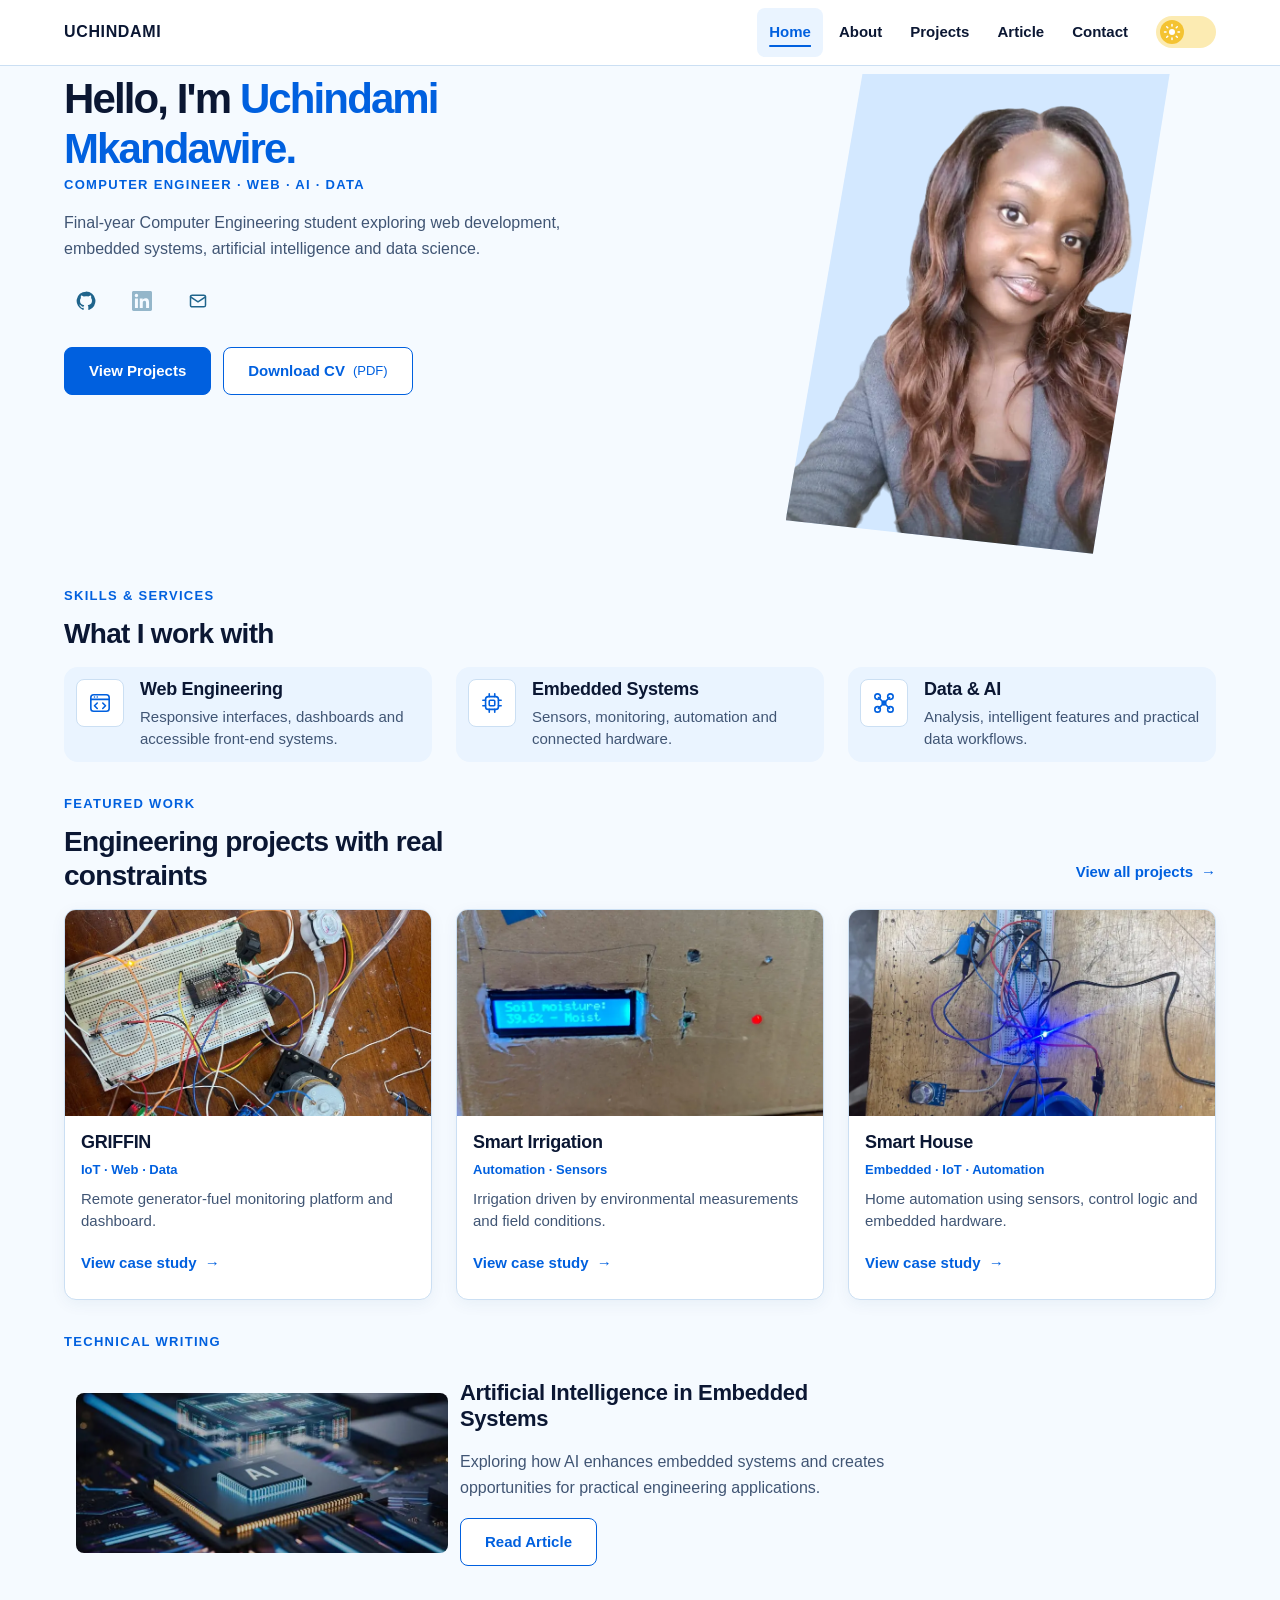
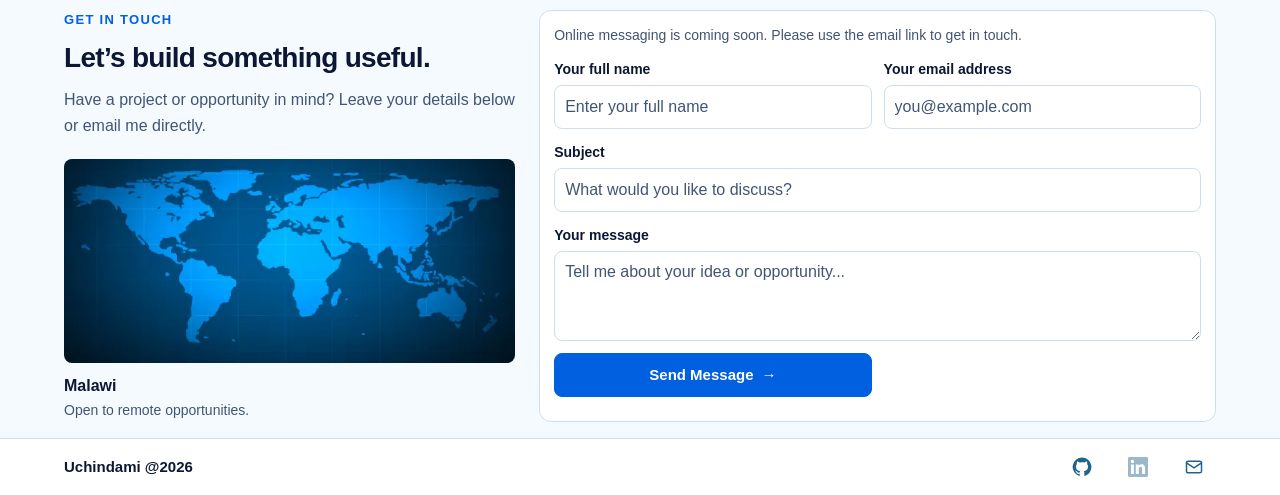
==== commit 412390e1: "Correct portrait cut-outs inside blue polygon and circle" ====
--- a/index.html
+++ b/index.html
@@ -134,10 +134,10 @@
         </div>
 
         <div class="hero-visual home-portrait-frame">
-          <!-- Photograph cropped by the polygon frame. -->
+          <!-- Cut-out portrait contained inside the blue polygon. -->
           <img
             class="hero-image"
-            src="uchi.jpeg"
+            src="assets/images/uchindami-portrait-clean.webp"
             alt="Uchindami Mkandawire"
             width="811"
             height="1080"
--- a/style.css
+++ b/style.css
@@ -742,13 +742,14 @@
   opacity: 0.45;
 }
 
-/* HOME PAGE — photograph cropped inside an angled frame */
+/* HOME PAGE — cut-out portrait contained inside a blue frame */
 
 .page-home .home-portrait-frame {
   width: min(100%, 24rem);
   aspect-ratio: 4 / 5;
   justify-self: center;
   overflow: hidden;
+  background: #d3e8ff;
   clip-path: polygon(20% 0, 100% 0, 80% 100%, 0 93%);
 }
 
@@ -831,6 +832,7 @@
   border-radius: 50%;
   overflow: hidden;
   border: 3px solid var(--color-primary);
+  background: #d3e8ff;
 }
 
 .about-portrait {
